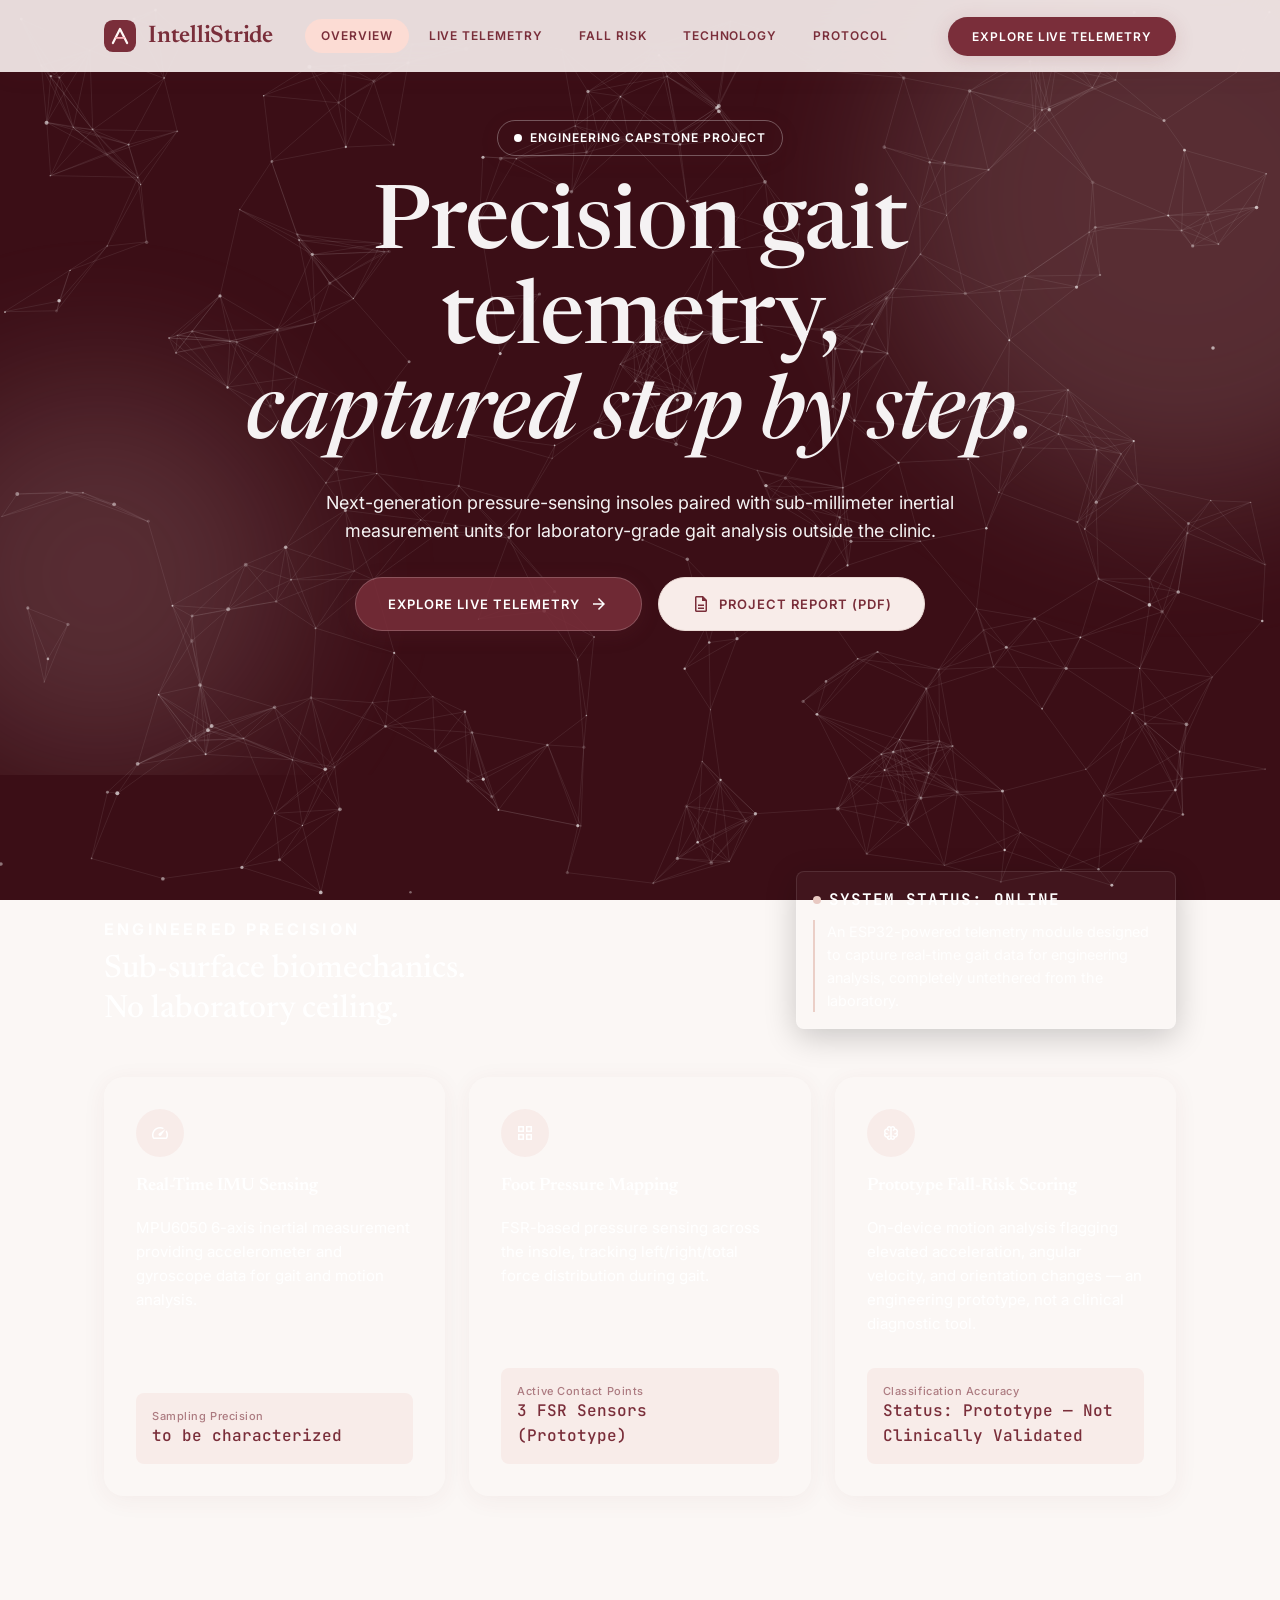
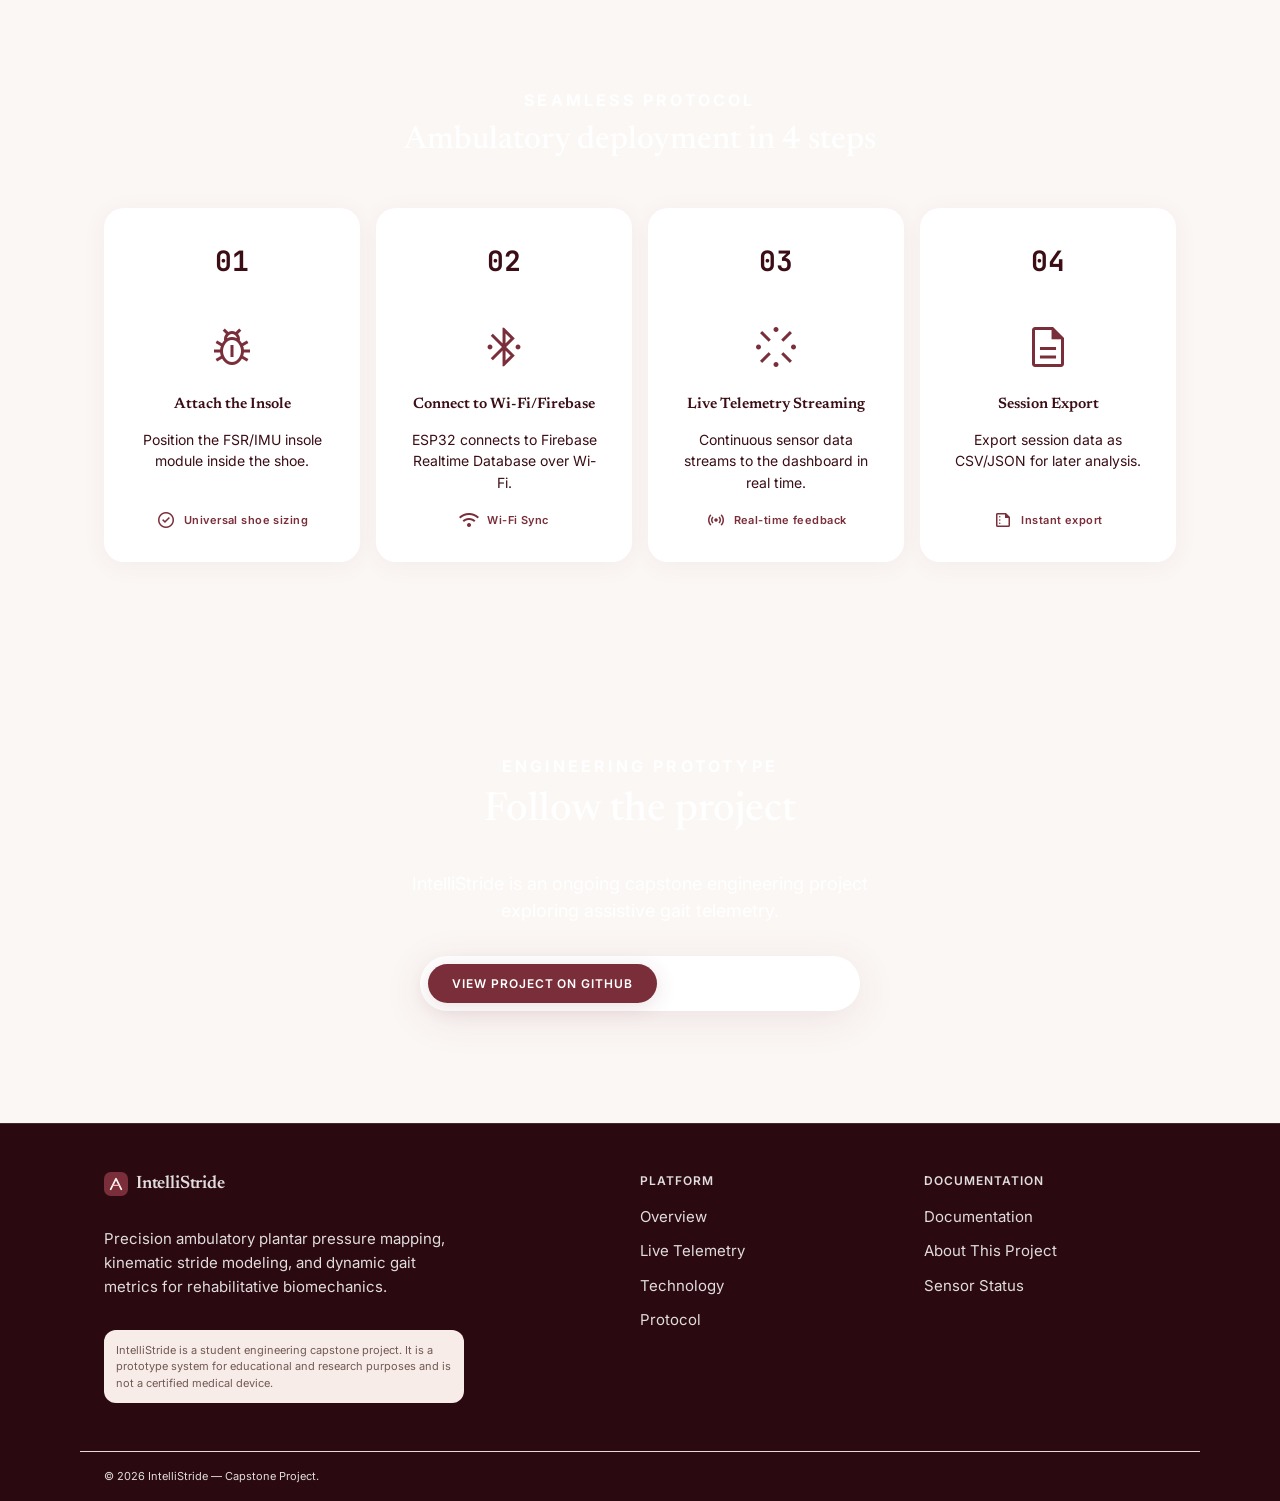
==== index.html @ 999818a3 "Final name changes hopefully" ====
<!DOCTYPE html>
<html lang="en">
<head>
  <meta charset="UTF-8" />
  <meta name="viewport" content="width=device-width, initial-scale=1.0" />
  <title>IntelliStride — Precision Gait Intelligence</title>
  <meta name="description" content="A smart insole system built on ESP32, IMU, and pressure sensing — designed to explore real-time gait and fall-risk monitoring as a student engineering prototype. Engineering Capstone Project." />

  <!-- Fonts -->
  <link rel="preconnect" href="https://fonts.googleapis.com" />
  <link rel="preconnect" href="https://fonts.gstatic.com" crossorigin />
  <link href="https://fonts.googleapis.com/css2?family=Newsreader:ital,opsz,wght@0,6..72,400;0,6..72,500;0,6..72,600;1,6..72,400&family=Inter:wght@400;500;600;700&family=JetBrains+Mono:wght@400;500;600;700&display=swap" rel="stylesheet" />
  <link href="https://fonts.googleapis.com/css2?family=Material+Symbols+Outlined:opsz,wght,FILL,GRAD@24,400,0,0&display=swap" rel="stylesheet" />

  <link rel="stylesheet" href="styles.css?v=2" />
</head>
<body>

  <!-- ===== NAVIGATION ===== -->
  <header id="site-header">
    <div class="nav-inner">
      <div class="nav-left">
        <a href="#" class="wordmark-link" data-view="landing" onclick="switchView('landing')">
          <svg class="logo-mark" viewBox="0 0 36 36" fill="none" xmlns="http://www.w3.org/2000/svg">
            <rect width="36" height="36" rx="10" fill="#7a2e3a"/>
            <path d="M10 26 L18 10 L26 26" stroke="#fff8f6" stroke-width="2.5" stroke-linecap="round" stroke-linejoin="round"/>
            <path d="M13.5 20 L22.5 20" stroke="#ffb2b9" stroke-width="2" stroke-linecap="round"/>
          </svg>
          <span class="wordmark">IntelliStride</span>
        </a>
        <nav class="desktop-nav">
          <a href="#" class="nav-link active" data-view="landing" onclick="switchView('landing')">Overview</a>
          <a href="#" class="nav-link" data-view="dashboard" onclick="switchView('dashboard')">Live Telemetry</a>
          <a href="#" class="nav-link" data-view="fallrisk" onclick="switchView('fallrisk')">Fall Risk</a>
          <a href="#features" class="nav-link">Technology</a>
          <a href="#how-it-works" class="nav-link">Protocol</a>
          
        </nav>
      </div>
      <div class="nav-right">
        
        <button class="btn-primary" onclick="switchView('dashboard')">Explore Live Telemetry</button>
        <button class="mobile-menu-btn" id="mobile-menu-btn" onclick="toggleMobileMenu()">
          <span class="material-symbols-outlined">menu</span>
        </button>
      </div>
    </div>
    <!-- Mobile Nav -->
    <div class="mobile-nav" id="mobile-nav">
      <a href="#" onclick="switchView('landing'); toggleMobileMenu()" class="mobile-nav-link">Overview</a>
      <a href="#" onclick="switchView('dashboard'); toggleMobileMenu()" class="mobile-nav-link">Live Telemetry</a>
      <a href="#" onclick="switchView('livereadings'); toggleMobileMenu()" class="mobile-nav-link">Live Readings</a>
      <a href="#" onclick="switchView('fallrisk'); toggleMobileMenu()" class="mobile-nav-link">Fall Risk Analysis</a>
      <a href="#" onclick="switchView('analytics'); toggleMobileMenu()" class="mobile-nav-link">Session Analytics</a>
      <a href="#" onclick="switchView('history'); toggleMobileMenu()" class="mobile-nav-link">Session History</a>
      <a href="#" onclick="switchView('hardware'); toggleMobileMenu()" class="mobile-nav-link">Hardware &amp; Insoles</a>
      <a href="#" onclick="switchView('documentation'); toggleMobileMenu()" class="mobile-nav-link">Documentation</a>
      <a href="#features" onclick="toggleMobileMenu()" class="mobile-nav-link">Technology</a>
      <a href="#how-it-works" onclick="toggleMobileMenu()" class="mobile-nav-link">Protocol</a>
    </div>
  </header>

  <!-- ===== LANDING VIEW ===== -->
  <main id="view-landing" class="view active">
    <!-- Magical Constellation Mesh Background -->
    <canvas id="magic-mesh-canvas"></canvas>

    <!-- Hero Section -->
    <section class="hero-section dark-mode-hero">
      <div class="hero-bg-blob blob-1"></div>
      <div class="hero-bg-blob blob-2"></div>
      <div class="container" style="z-index: 2; position: relative; pointer-events: none;">
        <div class="hero-eyebrow fade-in-up">
          <span class="pulse-dot"></span>
          <span>Engineering Capstone Project</span>
        </div>
        <h1 class="hero-headline fade-in-up delay-1">
          Precision gait telemetry,<br/>
          <em>captured step by step.</em>
        </h1>
        <p class="hero-subhead fade-in-up delay-2">
          Next-generation pressure-sensing insoles paired with sub-millimeter inertial measurement units for laboratory-grade gait analysis outside the clinic.
        </p>
        <div class="hero-ctas fade-in-up delay-3">
          <button class="btn-primary btn-lg landing-btn-primary" onclick="switchView('dashboard')" style="pointer-events: auto;">
            EXPLORE LIVE TELEMETRY
            <span class="material-symbols-outlined">arrow_forward</span>
          </button>
          <button class="btn-ghost btn-lg landing-btn-secondary" style="pointer-events: auto;">
            <span class="material-symbols-outlined">description</span>
            PROJECT REPORT (PDF)
          </button>
        </div>
      </div>
    </section>

    <!-- Features Section -->
    <section class="features-section" id="features">
      <div class="container">
        <div class="section-header two-col">
          <div>
            <span class="eyebrow-label">Engineered Precision</span>
            <h2 class="section-heading">Sub-surface biomechanics.<br/>No laboratory ceiling.</h2>
          </div>
          
          <div class="tech-readout">
            <div style="display: flex; align-items: center; gap: 8px; margin-bottom: 8px;">
              <span class="pulse-dot" style="background: var(--color-accent)"></span>
              <span class="mono-sm" style="color: var(--color-accent); font-weight: 600; letter-spacing: 1px;">SYSTEM STATUS: ONLINE</span>
            </div>
            <p class="section-body" style="font-size: 0.9rem; line-height: 1.6; border-left: 2px solid var(--color-accent); padding-left: 12px; opacity: 0.9;">
              An ESP32-powered telemetry module designed to capture real-time gait data for engineering analysis, completely untethered from the laboratory.
            </p>
          </div>
        </div>
        <div class="feature-cards">
          <div class="feature-card observe">
            <div class="feature-icon">
              <span class="material-symbols-outlined">speed</span>
            </div>
            <h3>Real-Time IMU Sensing</h3>
            <p>MPU6050 6-axis inertial measurement providing accelerometer and gyroscope data for gait and motion analysis.</p>
            <div class="feature-stat">
              <span class="caption-text muted-text block">Sampling Precision</span>
              <span class="mono-sm primary-text">to be characterized</span>
            </div>
          </div>
          <div class="feature-card observe">
            <div class="feature-icon">
              <span class="material-symbols-outlined">grid_view</span>
            </div>
            <h3>Foot Pressure Mapping</h3>
            <p>FSR-based pressure sensing across the insole, tracking left/right/total force distribution during gait.</p>
            <div class="feature-stat">
              <span class="caption-text muted-text block">Active Contact Points</span>
              <span class="mono-sm primary-text">3 FSR Sensors (Prototype)</span>
            </div>
          </div>
          <div class="feature-card observe">
            <div class="feature-icon">
              <span class="material-symbols-outlined">neurology</span>
            </div>
            <h3>Prototype Fall-Risk Scoring</h3>
            <p>On-device motion analysis flagging elevated acceleration, angular velocity, and orientation changes — an engineering prototype, not a clinical diagnostic tool.</p>
            <div class="feature-stat">
              <span class="caption-text muted-text block">Classification Accuracy</span>
              <span class="mono-sm primary-text">Status: Prototype — Not Clinically Validated</span>
            </div>
          </div>
        </div>
      </div>
    </section>

    <!-- How It Works -->
    <section class="how-section" id="how-it-works">
      <div class="container">
        <div class="section-header center">
          <span class="eyebrow-label">Seamless Protocol</span>
          <h2 class="section-heading">Ambulatory deployment in 4 steps</h2>
        </div>
        <div class="steps-grid">
          <div class="step-card observe" style="text-align: center;">
            <span class="step-num" style="display: block; margin-bottom: var(--sp-2);">01</span>
            <div style="font-size: 3rem; color: var(--color-primary); margin: var(--sp-4) 0;">
              <span class="material-symbols-outlined" style="font-size: 48px;">pest_control</span>
            </div>
            <h4>Attach the Insole</h4>
            <p>Position the FSR/IMU insole module inside the shoe.</p>
            <div class="step-badge" style="justify-content: center;">
              <span class="material-symbols-outlined">check_circle</span>
              Universal shoe sizing
            </div>
          </div>
          <div class="step-card observe" style="text-align: center;">
            <span class="step-num" style="display: block; margin-bottom: var(--sp-2);">02</span>
            <div style="font-size: 3rem; color: var(--color-primary); margin: var(--sp-4) 0;">
              <span class="material-symbols-outlined" style="font-size: 48px;">bluetooth_connected</span>
            </div>
            <h4>Connect to Wi-Fi/Firebase</h4>
            <p>ESP32 connects to Firebase Realtime Database over Wi-Fi.</p>
            <div class="step-badge" style="justify-content: center;">
              <span class="material-symbols-outlined">wifi</span>
              Wi-Fi Sync
            </div>
          </div>
          <div class="step-card observe" style="text-align: center;">
            <span class="step-num" style="display: block; margin-bottom: var(--sp-2);">03</span>
            <div style="font-size: 3rem; color: var(--color-primary); margin: var(--sp-4) 0;">
              <span class="material-symbols-outlined" style="font-size: 48px;">stream</span>
            </div>
            <h4>Live Telemetry Streaming</h4>
            <p>Continuous sensor data streams to the dashboard in real time.</p>
            <div class="step-badge" style="justify-content: center;">
              <span class="material-symbols-outlined">sensors</span>
              Real-time feedback
            </div>
          </div>
          <div class="step-card observe" style="text-align: center;">
            <span class="step-num" style="display: block; margin-bottom: var(--sp-2);">04</span>
            <div style="font-size: 3rem; color: var(--color-primary); margin: var(--sp-4) 0;">
              <span class="material-symbols-outlined" style="font-size: 48px;">description</span>
            </div>
            <h4>Session Export</h4>
            <p>Export session data as CSV/JSON for later analysis.</p>
            <div class="step-badge" style="justify-content: center;">
              <span class="material-symbols-outlined">summarize</span>
              Instant export
            </div>
          </div>
        </div>
      </div>
    </section>

    <!-- CTA Band -->
    <section class="cta-band">
      <div class="container cta-inner">
        <span class="eyebrow-label">Engineering Prototype</span>
        <h2 class="section-heading cta-heading">Follow the project</h2>
        <p class="body-text cta-body">IntelliStride is an ongoing capstone engineering project exploring assistive gait telemetry.</p>
        <div class="cta-form">
          <button class="btn-primary" onclick="window.location.href='https://github.com'">View Project on GitHub</button>
        </div>
        
      </div>
    </section>

    <!-- Footer -->
    <footer class="site-footer">
      <div class="container footer-grid">
        <div class="footer-brand">
          <div class="footer-wordmark">
            <svg class="logo-mark sm" viewBox="0 0 36 36" fill="none">
              <rect width="36" height="36" rx="10" fill="#7a2e3a"/>
              <path d="M10 26 L18 10 L26 26" stroke="#fff8f6" stroke-width="2.5" stroke-linecap="round" stroke-linejoin="round"/>
              <path d="M13.5 20 L22.5 20" stroke="#ffb2b9" stroke-width="2" stroke-linecap="round"/>
            </svg>
            <span class="wordmark sm">IntelliStride</span>
          </div>
          <p>Precision ambulatory plantar pressure mapping, kinematic stride modeling, and dynamic gait metrics for rehabilitative biomechanics.</p>
          <div class="fda-notice">IntelliStride is a student engineering capstone project. It is a prototype system for educational and research purposes and is not a certified medical device.</div>
        </div>
        <div class="footer-col">
          <span class="footer-col-title">Platform</span>
          <a href="#" onclick="switchView('landing')" class="footer-link">Overview</a>
          <a href="#" onclick="switchView('dashboard')" class="footer-link">Live Telemetry</a>
          <a href="#features" class="footer-link">Technology</a>
          <a href="#how-it-works" class="footer-link">Protocol</a>
        </div>
        <div class="footer-col">
          <span class="footer-col-title">Documentation</span>
          <a href="#" class="footer-link">Documentation</a>
          <a href="#" class="footer-link">About This Project</a>
          
          <a href="#" class="footer-link">Sensor Status</a>
        </div>
      </div>
      <div class="footer-bottom">
        <span>© 2026 IntelliStride — Capstone Project.</span>
        
      </div>
    </footer>
  </main>

  <!-- ===== DASHBOARD VIEW ===== -->
  <main id="view-dashboard" class="view">
    <div class="dashboard-layout">
      <!-- Sidebar -->
      <aside class="dash-sidebar">
        <div class="sidebar-top">
          <div class="sidebar-wordmark">
            <svg class="logo-mark sm" viewBox="0 0 36 36" fill="none">
              <rect width="36" height="36" rx="10" fill="#7a2e3a"/>
              <path d="M10 26 L18 10 L26 26" stroke="#fff8f6" stroke-width="2.5" stroke-linecap="round" stroke-linejoin="round"/>
              <path d="M13.5 20 L22.5 20" stroke="#ffb2b9" stroke-width="2" stroke-linecap="round"/>
            </svg>
            <span class="wordmark sm">IntelliStride</span>
          </div>
          <nav class="sidebar-nav">
            <a href="#" class="sidebar-link active">
              <span class="material-symbols-outlined">speed</span>
              Live Telemetry
            </a>
            <a href="#" onclick="switchView('fallrisk')" class="sidebar-link">
              <span class="material-symbols-outlined">crisis_alert</span>
              Fall Risk Analysis
            </a>
            <a href="#" onclick="switchView('analytics')" class="sidebar-link">
              <span class="material-symbols-outlined">analytics</span>
              Session Analytics
            </a>
            <a href="#" onclick="switchView('history')" class="sidebar-link">
              <span class="material-symbols-outlined">history</span>
              Session History
            </a>
            <a href="#" onclick="switchView('hardware')" class="sidebar-link">
              <span class="material-symbols-outlined">sensors</span>
              Hardware &amp; Insoles
            </a>
            <a href="#" onclick="switchView('documentation')" class="sidebar-link">
              <span class="material-symbols-outlined">library_books</span>
              Documentation
            </a>
            <a href="#" onclick="switchView('landing')" class="sidebar-link">
              <span class="material-symbols-outlined">home</span>
              Return to Overview
            </a>
          </nav>
        </div>
        <div class="sidebar-hub-card">
          <div class="hub-status">
            <span class="pulse-dot sm"></span>
            <span class="caption-text primary-text">IntelliStride Insole Module v1</span>
          </div>
          <p class="caption-text muted-text">ESP32-based dual-sensor telemetry unit.</p>
        </div>
      </aside>

      <!-- Dashboard Main Content -->
      <div class="dash-content">
        <!-- Dashboard Header Bar -->
        <div class="dash-topbar">
          <div class="dash-topbar-left">
            <div class="dash-connected-pill" id="hub-connection-pill">
              <span class="pulse-dot sm" id="hub-connection-dot"></span>
              <span class="label-text primary-text" id="hub-connection-text">Connected: ESP32-DevKit-01</span>
            </div>

            <div class="dash-latency">
              <span class="material-symbols-outlined sm-icon">sync</span>
              <span class="caption-text primary-text">Update Rate: 120 Hz · Online</span>
            </div>
            <!-- Firebase Connection Status Badge -->
            <div class="fb-badge fb-online" id="fb-status-badge">
              <span class="fb-dot fb-dot-online" id="fb-status-dot"></span>
              <span id="fb-status-label" class="caption-text">Firebase: Live</span>
            </div>
          </div>
          <div class="dash-topbar-right">
            <div class="user-chip sm"><div class="user-info"><span class="user-name">Session — 13 Oct 2026 · IST</span></div></div><button class="btn-primary sm">Start Demo Session</button>
          </div>
        </div>

        <div class="dash-scroll">
          <!-- Control Bar (Tier 0) -->
          <div class="dash-control-bar">
            <div class="control-left">
              <div class="subject-chip">
                <span class="material-symbols-outlined primary-icon">badge</span>
                <div>
                  <span class="caption-text muted-text upper">Active Participant</span>
                  <span class="label-text heading-text" id="patient-info">Vidula Nijhawan (P1) · 160 cm, 52 kg</span>
                </div>
              </div>
              <div class="live-streaming-pill" id="live-stream-pill">
                <span class="pulse-dot ping-wrap" id="live-stream-dot">
                  <span class="ping-anim"></span>
                  <span class="ping-core"></span>
                </span>
                <span class="label-text white-text upper" id="live-stream-label">LIVE STREAMING — 120 Hz</span>
              </div>
            </div>
            <div class="control-right">
              <div class="session-timer-wrap">
                <span class="material-symbols-outlined sm-icon">timer</span>
                <span class="caption-text muted-text upper">T+</span>
                <span class="mono-sm primary-text" id="session-timer">00:24:18.42</span>
              </div>
              <div class="action-btns">
                <button class="btn-ghost sm" id="btn-pause">
                  <span class="material-symbols-outlined">pause</span>
                  Pause Capture
                </button>
                <button class="btn-ghost sm" id="btn-flag">
                  <span class="material-symbols-outlined">flag</span>
                  Mark Event Flag
                </button>
                <button class="btn-primary sm">
                  <span class="material-symbols-outlined">ios_share</span>
                  Export Session
                </button>
              </div>
            </div>
          </div>

          <!-- Tier 1: Hero Telemetry Band -->
          <div class="tier1-band">
            <div class="tier1-top">
              <!-- Cadence Hero -->
              <div class="cadence-hero">
                <div class="cadence-label-row">
                  <span class="label-text muted-text upper">Gait Cadence</span>
                  <span class="w-dot"></span>
                  <span class="caption-text primary-text">Steady State</span>
                </div>
                <div class="cadence-value-row">
                  <span class="mono-readout-hero primary-text" id="cadence-readout">114</span>
                  <span class="mono-md blush-text">SPM</span>
                </div>
                <div class="cadence-sparkline">
                  <svg viewBox="0 0 96 24" fill="none" class="sparkline-svg">
                    <path d="M0 16L16 14L32 18L48 10L64 12L80 7L96 11" stroke="#7a2e3a" stroke-linecap="round" stroke-linejoin="round" stroke-width="2"/>
                  </svg>
                  
                </div>
              </div>
              <!-- Companion Metrics -->
              <div class="companion-metrics">
                <div class="companion-card">
                  <div class="comp-header">
                    <span class="label-text muted-text upper">Gait Symmetry</span>
                    <span class="material-symbols-outlined sm-icon primary-icon">balance</span>
                  </div>
                  <span class="mono-md heading-text"><span id="symmetry-value">98.2</span><span class="primary-text label-text">%</span></span>
                  <div class="comp-footer">
                    <span>Left: <strong class="heading-text" id="bilateral-left-pct">49.1%</strong></span>
                    <span>Right: <strong class="heading-text" id="bilateral-right-pct">50.9%</strong></span>
                  </div>
                </div>
                <div class="companion-card">
                  <div class="comp-header">
                    <span class="label-text muted-text upper">Mean Stride</span>
                    <span class="material-symbols-outlined sm-icon primary-icon">straighten</span>
                  </div>
                  <span class="mono-md heading-text"><span id="stride-value">1.42</span><span class="primary-text label-text"> m</span></span>
                  <div class="comp-footer">
                    <span class="primary-text" id="stride-variance">±0.03m</span>
                    <span>stride variance</span>
                  </div>
                </div>
                <div class="companion-card">
                  <div class="comp-header">
                    <span class="label-text muted-text upper">Stance Duration</span>
                    <span class="material-symbols-outlined sm-icon primary-icon">hourglass_top</span>
                  </div>
                  <span class="mono-md heading-text"><span id="stance-value">0.68</span><span class="primary-text label-text"> s</span></span>
                  <div class="comp-footer">
                    <span id="stance-cycle-pct">61.4% cycle phase</span>
                  </div>
                </div>
              </div>
            </div>
            <!-- Bilateral Balance Bar -->
            <div class="bilateral-bar-section">
              <div class="bilateral-labels">
                <span><span class="w-dot primary"></span><span id="bilateral-label-left"> Left Stride (49.1%)</span></span>
                <span class="caption-text muted-text upper">Dynamic Bilateral Equilibrium</span>
                <span><span id="bilateral-label-right">Right Stride (50.9%) </span><span class="w-dot blush"></span></span>
              </div>
              <div class="bilateral-track">
                <div class="bilateral-fill left" id="bilateral-fill-left" style="width:49.1%"></div>
                <div class="bilateral-fill right" id="bilateral-fill-right" style="width:50.9%"></div>
              </div>
              <div class="bilateral-sublabels">
                <span>Left Foot</span>
                <span></span>
                <span>Right Foot</span>
              </div>
            </div>
          </div>

          <!-- Tier 2: Panels -->
          <div class="tier2-grid">
            <!-- Plantar Pressure Panel -->
            <div class="t2-panel wide">
              <div class="t2-panel-header">
                <div>
                  <h2 class="t2-panel-title">Dynamic Plantar Pressure Mapping</h2>
                  <p class="caption-text muted-text upper">Prototype — 3 FSR sensors per insole</p>
                </div>
                <span class="badge-pill blush-badge" id="peak-pressure-badge">Raw ADC: 3042</span>
              </div>
              <div class="dual-insole-view">
                <!-- Left Foot Large -->
                <div class="insole-col">
                  <span class="label-text muted-text upper">Left Insole (Assumed)</span>
                  <div class="insole-svg-wrap">
                    <svg class="insole-svg" viewBox="0 0 160 320" fill="none">
                      <path d="M78 10C50 10 32 30 30 65C28 100 38 140 32 185C26 230 38 300 78 300C118 300 130 230 124 185C118 140 128 100 126 65C124 30 106 10 78 10Z" fill="#F8ECE9" stroke="#EAD9D4" stroke-width="2"/>
                      <path d="M78 265 C76 220, 84 180, 70 120 C62 90, 74 60, 68 38" fill="none" stroke="#5d1825" stroke-dasharray="3 3" stroke-width="2.5"/>
                      <circle cx="68" cy="38" fill="#5d1825" r="4"/>
                      <ellipse cx="68" cy="38" fill="#7a2e3a" opacity="0.85" rx="14" ry="12"/>
                      <ellipse cx="98" cy="48" fill="#dec0b9" opacity="0.85" rx="10" ry="9"/>
                      <ellipse cx="56" cy="115" fill="#7a2e3a" opacity="0.9" rx="15" ry="12"/>
                      <ellipse cx="82" cy="112" fill="#7a2e3a" opacity="0.8" rx="13" ry="11"/>
                      <ellipse cx="106" cy="118" fill="#dec0b9" opacity="0.9" rx="12" ry="10"/>
                      <ellipse cx="104" cy="175" fill="#F5E9E6" opacity="0.95" rx="11" ry="18"/>
                      <ellipse cx="78" cy="265" fill="#7a2e3a" opacity="0.95" rx="22" ry="20"/>
                    </svg>
                  </div>
                  <div class="zone-chips">
                    <span class="kpa-tag" id="left-pmax-meta">Fore 800</span>
                    <span class="kpa-tag" id="left-pmax-mid">Mid 500</span>
                    <span class="kpa-tag" id="left-pmax-heel">Heel 1024</span>
                  </div>
                  <div class="insole-footer">
                    <span>Raw ADC (uncalibrated)</span>
                    <span>•</span>
                    <span>Pmax: <strong id="left-footer-pmax">ADC: 1024</strong></span>
                  </div>
                </div>
                <!-- Right Foot Large -->
                <div class="insole-col">
                  <span class="label-text primary-text upper">Right Insole (Active Sensor)</span>
                  <div class="insole-svg-wrap">
                    <svg class="insole-svg" viewBox="0 0 160 320" fill="none">
                      <path d="M82 10C110 10 128 30 130 65C132 100 122 140 128 185C134 230 122 300 82 300C42 300 30 230 36 185C42 140 32 100 34 65C36 30 54 10 82 10Z" fill="#F8ECE9" stroke="#EAD9D4" stroke-width="2"/>
                      <path d="M82 265 C84 220, 76 180, 90 120 C98 90, 86 60, 92 38" fill="none" stroke="#5d1825" stroke-dasharray="3 3" stroke-width="2.5"/>
                      <circle cx="92" cy="38" fill="#5d1825" r="4"/>
                      <ellipse cx="92" cy="38" fill="#7a2e3a" opacity="0.95" rx="14" ry="12"/>
                      <ellipse cx="62" cy="48" fill="#dec0b9" opacity="0.8" rx="10" ry="9"/>
                      <ellipse cx="104" cy="115" fill="#7a2e3a" opacity="1" rx="16" ry="13"/>
                      <ellipse cx="78" cy="112" fill="#7a2e3a" opacity="0.85" rx="13" ry="11"/>
                      <ellipse cx="54" cy="118" fill="#dec0b9" opacity="0.8" rx="12" ry="10"/>
                      <ellipse cx="56" cy="175" fill="#F5E9E6" opacity="0.9" rx="11" ry="18"/>
                      <ellipse cx="82" cy="265" fill="#5d1825" opacity="1" rx="23" ry="21"/>
                    </svg>
                  </div>
                  <div class="zone-chips">
                    <span class="kpa-tag" id="right-pmax-meta">Fore 720</span>
                    <span class="kpa-tag" id="right-pmax-mid">Mid 530</span>
                    <span class="kpa-tag" id="right-pmax-heel">Heel 1050</span>
                  </div>
                  <div class="insole-footer">
                    <span>Raw ADC (uncalibrated)</span>
                    <span>•</span>
                    <span>Pmax: <strong id="right-footer-pmax">ADC: 3042</strong></span>
                  </div>
                </div>
              </div>
              <!-- Legend -->
              <div class="insole-legend">
                <div class="legend-item"><span class="legend-line primary"></span> Center of Pressure (CoP) Path</div>
                <div class="pressure-gradient-wrap">
                  <span class="caption-text muted-text">Pressure Gradient:</span>
                  <div class="pressure-gradient-bar"></div>
                  <span class="mono-sm muted-text">Higher ADC</span>
                </div>
              </div>
            </div>

            <!-- Kinematic Waveforms Panel -->
            <div class="t2-panel narrow">
              <div class="t2-panel-header">
                <div>
                  <h2 class="t2-panel-title">Kinematic Waveforms</h2>
                  <p class="caption-text muted-text upper">Raw Accelerometer & Gyroscope Streams</p>
                </div>
                <span class="badge-pill blush-badge" style="background:rgba(90,154,110,0.12);color:#2d6b45;">Online · 120Hz</span>
              </div>
              <div class="waveform-container">
                <!-- vGRF Waveform -->
                <div class="waveform-row">
                  <div class="waveform-label-row">
                    <span class="caption-text primary-text"><span class="wf-dot primary-dot"></span> Raw Accelerometer Magnitude (g)</span>
                    <span class="mono-sm primary-text" id="vgrf-value">1.18 g</span>
                  </div>
                  <div class="waveform-chart-wrap">
                    <svg class="waveform-svg" viewBox="0 0 320 80" preserveAspectRatio="none">
                      <line stroke="#EAD9D4" stroke-dasharray="2 2" stroke-width="0.5" x1="0" x2="320" y1="20" y2="20"/>
                      <line stroke="#EAD9D4" stroke-dasharray="2 2" stroke-width="0.5" x1="0" x2="320" y1="40" y2="40"/>
                      <line stroke="#EAD9D4" stroke-dasharray="2 2" stroke-width="0.5" x1="0" x2="320" y1="60" y2="60"/>
                      <path d="M0 70 Q 20 68, 30 55 T 45 15 Q 60 28, 75 35 Q 90 20, 105 18 Q 120 40, 130 70 L 160 70 Q 180 68, 190 55 T 205 14 Q 220 28, 235 34 Q 250 19, 265 17 Q 280 40, 290 70 L 320 70" fill="none" stroke="#7a2e3a" stroke-linecap="round" stroke-linejoin="round" stroke-width="2.2"/>
                      <path d="M0 70 Q 20 68, 30 58 T 45 22 Q 60 32, 75 38 Q 90 24, 105 20 Q 120 45, 130 70 L 160 70 Q 180 68, 190 58 T 205 20 Q 220 32, 235 37 Q 250 22, 265 19 Q 280 45, 290 70 L 320 70" fill="none" opacity="0.8" stroke="#B8722A" stroke-linecap="round" stroke-linejoin="round" stroke-width="1.5"/>
                    </svg>
                  </div>
                </div>
                <!-- Tibial Shock Waveform -->
                <div class="waveform-row">
                  <div class="waveform-label-row">
                    <span class="caption-text secondary-text"><span class="wf-dot blush-dot"></span> Raw Gyroscope Magnitude (°/s)</span>
                    <span class="mono-sm heading-text" id="tibial-value">4.8 °/s</span>
                  </div>
                  <div class="waveform-chart-wrap">
                    <svg class="waveform-svg sm" viewBox="0 0 320 60" preserveAspectRatio="none">
                      <line stroke="#EAD9D4" stroke-dasharray="2 2" stroke-width="0.5" x1="0" x2="320" y1="15" y2="15"/>
                      <line stroke="#EAD9D4" stroke-dasharray="2 2" stroke-width="0.5" x1="0" x2="320" y1="30" y2="30"/>
                      <line stroke="#EAD9D4" stroke-dasharray="2 2" stroke-width="0.5" x1="0" x2="320" y1="45" y2="45"/>
                      <path d="M0 30 Q 35 30, 42 28 L 47 6 L 52 44 L 56 24 L 60 32 L 80 30 L 160 30 Q 195 30, 202 28 L 207 4 L 212 46 L 216 22 L 220 32 L 240 30 L 320 30" fill="none" stroke="#7a2e3a" stroke-linecap="round" stroke-linejoin="round" stroke-width="1.8"/>
                    </svg>
                  </div>
                </div>
              </div>
              <!-- Kinematics Metrics -->
              </div>
            </div>

          <!-- Tier 3: IMU Sensor Cards -->
          <div class="tier3-grid">
            <!-- Card 1 -->
            <div class="t3-card">
              <div class="t3-header">
                <div class="t3-title">
                  <span class="pulse-dot sm"></span>
                  <span class="label-text heading-text">IntelliStride Module 1</span>
                </div>
                <span class="badge-sm" id="left-status-badge">Calibrated</span>
              </div>
              <div class="t3-rows">
                <div class="t3-row"><span class="caption-text muted-text">Battery State</span><span class="mono-sm heading-text" id="left-battery">88%</span></div>
                <div class="t3-row"><span class="caption-text muted-text">Signal RSSI</span><span class="mono-sm heading-text" id="left-rssi">-42 dBm</span></div>
                <div class="t3-row"><span class="caption-text muted-text">IMU Core Temp</span><span class="mono-sm heading-text" id="left-temp">24.2°C</span></div>
              </div>
            </div>
            <!-- Card 2 -->
            <div class="t3-card">
              <div class="t3-header">
                <div class="t3-title">
                  <span class="pulse-dot sm"></span>
                  <span class="label-text heading-text">IntelliStride Module 2</span>
                </div>
                <span class="badge-sm" id="right-status-badge">Calibrated</span>
              </div>
              <div class="t3-rows">
                <div class="t3-row"><span class="caption-text muted-text">Battery State</span><span class="mono-sm heading-text" id="right-battery">84%</span></div>
                <div class="t3-row"><span class="caption-text muted-text">Signal RSSI</span><span class="mono-sm heading-text" id="right-rssi">-45 dBm</span></div>
                <div class="t3-row"><span class="caption-text muted-text">IMU Core Temp</span><span class="mono-sm heading-text" id="right-temp">24.5°C</span></div>
              </div>
            </div>
            <!-- Card 3 -->
            <div class="t3-card">
              <div class="t3-header">
                <div class="t3-title">
                  <span class="material-symbols-outlined sm-icon primary-icon">verified_user</span>
                  <span class="label-text heading-text">Anomaly Monitor</span>
                </div>
                <span class="badge-sm">Real-Time</span>
              </div>
              <div class="t3-nominal">
                <div class="nominal-row">
                  <span class="w-dot primary" id="anomaly-dot"></span>
                  <span class="mono-sm primary-text" id="anomaly-status">STATUS: NORMAL</span>
                </div>
                <p class="caption-text body-text" id="anomaly-desc">No threshold-exceeding motion events detected in current session.</p>
              </div>
            </div>
            <!-- Card 4 -->
            <div class="t3-card">
              <div class="t3-header">
                <div class="t3-title">
                  <span class="material-symbols-outlined sm-icon secondary-icon">explore</span>
                  <span class="label-text heading-text">Orientation &amp; Gyro</span>
                </div>
                <span class="caption-text muted-text" id="gyro-heading">Rotation rate</span>
              </div>
              <div class="gyro-grid">
                <div class="gyro-item"><span class="caption-text muted-text upper block">Yaw</span><span class="mono-sm primary-text" id="gyro-yaw">+2.4°/s</span></div>
                <div class="gyro-item"><span class="caption-text muted-text upper block">Pitch</span><span class="mono-sm primary-text" id="gyro-pitch">-0.8°/s</span></div>
                <div class="gyro-item"><span class="caption-text muted-text upper block">Roll</span><span class="mono-sm primary-text" id="gyro-roll">+1.2°/s</span></div>
              </div>
            </div>
          </div>

        </div>
      </div>
    </div>
  </main>

  <!-- ===== FALL RISK ANALYSIS VIEW ===== -->
  <main id="view-fallrisk" class="view">
    <div class="dashboard-layout">
      <!-- Sidebar -->
      <aside class="dash-sidebar">
        <div class="sidebar-top">
          <div class="sidebar-wordmark">
            <svg class="logo-mark sm" viewBox="0 0 36 36" fill="none">
              <rect width="36" height="36" rx="10" fill="#7a2e3a"/>
              <path d="M10 26 L18 10 L26 26" stroke="#fff8f6" stroke-width="2.5" stroke-linecap="round" stroke-linejoin="round"/>
              <path d="M13.5 20 L22.5 20" stroke="#ffb2b9" stroke-width="2" stroke-linecap="round"/>
            </svg>
            <span class="wordmark sm">IntelliStride</span>
          </div>
          <nav class="sidebar-nav">
            <a href="#" onclick="switchView('dashboard')" class="sidebar-link">
              <span class="material-symbols-outlined">speed</span>
              Live Telemetry
            </a>
            <a href="#" class="sidebar-link active">
              <span class="material-symbols-outlined">crisis_alert</span>
              Fall Risk Analysis
            </a>
            <a href="#" onclick="switchView('analytics')" class="sidebar-link">
              <span class="material-symbols-outlined">analytics</span>
              Session Analytics
            </a>
            <a href="#" onclick="switchView('history')" class="sidebar-link">
              <span class="material-symbols-outlined">history</span>
              Session History
            </a>
            <a href="#" onclick="switchView('hardware')" class="sidebar-link">
              <span class="material-symbols-outlined">sensors</span>
              Hardware &amp; Insoles
            </a>
            <a href="#" onclick="switchView('documentation')" class="sidebar-link">
              <span class="material-symbols-outlined">library_books</span>
              Documentation
            </a>
            <a href="#" onclick="switchView('landing')" class="sidebar-link">
              <span class="material-symbols-outlined">home</span>
              Return to Overview
            </a>
          </nav>
        </div>
        <div class="sidebar-hub-card">
          <div class="hub-status">
            <span class="pulse-dot sm"></span>
            <span class="caption-text primary-text">MPU6050 Fall Monitor</span>
          </div>
          <p class="caption-text muted-text">Real-time inertial data via ESP32. Fall-risk computed on device edge.</p>
        </div>
      </aside>

      <!-- Main Content -->
      <div class="dash-content">
        <!-- Top Bar -->
        <div class="dash-topbar">
          <div class="dash-topbar-left">
            <div id="fr-mpu-badge" class="badge-pill primary-badge" style="border:1px solid rgba(90,154,110,0.3);font-size:.7rem;padding:3px 12px;background:rgba(90,154,110,0.12);color:#2d6b45;">MPU6050 • ONLINE</div>
            <div class="fb-badge fb-online" id="fr-fb-badge">
              <span class="fb-dot fb-dot-online" id="fr-fb-dot"></span>
              <span id="fr-fb-label" class="caption-text">Firebase: Live</span>
            </div>
            <div class="dash-latency">
              <span class="material-symbols-outlined sm-icon">sync</span>
              <span class="caption-text primary-text">Update Rate: 100 Hz · Live</span>
            </div>
          </div>
          <div class="dash-topbar-right">
            <div class="user-chip sm"><div class="user-info"><span class="user-name">Demo Session — 2026-09-12</span></div></div>
            <button class="btn-ghost sm" onclick="frOpenCalibration()">
              <span class="material-symbols-outlined">tune</span>
              Calibration
            </button>
          </div>
        </div>

        <!-- Scrollable Content -->
        <div class="dash-scroll">

          <!-- Simulated Data Warning -->
          

          <!-- Page Header -->
          <div class="fr-page-header">
            <div>
              <h1 class="fr-page-title">Fall Risk Analysis</h1>
              <p class="fr-page-subtitle">Real-time MPU6050-based gait instability and fall-risk monitoring</p>
            </div>
          </div>

          <!-- TOP ROW: Risk Card + Side Column -->
          <div class="fr-top-row">

            <!-- Current Fall Risk Card -->
            <div class="fr-risk-card">
              <div style="width:100%;display:flex;align-items:center;justify-content:space-between;">
                <span class="eyebrow-label" style="margin:0;">Current Fall Risk</span>
                <span class="badge-pill blush-badge">Prototype Score</span>
              </div>

              <!-- SVG Gauge: semi-circle from 9 o'clock → top → 3 o'clock -->
              <!-- Gauge maths: r=100, circumference=628.32, half=314.16            -->
              <!-- stroke-dashoffset=314.16 starts dash at 9 o'clock (left)        -->
              <!-- LOW zone 0–39% → len=122.52  offset=314.16                      -->
              <!-- MOD zone 39–70% → len=97.39  offset=436.68 (314.16+122.52)     -->
              <!-- HIGH zone 70–100% → len=94.25 offset=534.07 (436.68+97.39)     -->
              <div class="fr-gauge-wrap">
                <svg viewBox="0 0 240 160" class="fr-gauge-svg" role="img" aria-label="Fall risk gauge, 0 to 100">
                  <path id="fr-gauge-track" d="M20 130 A100 100 0 0 1 220 130" pathLength="100"
                        fill="none" stroke="#EAD9D4" stroke-width="18"/>
                  <path d="M20 130 A100 100 0 0 1 220 130" pathLength="100" fill="none"
                        stroke="#5a9a6e" stroke-opacity=".30" stroke-width="18" stroke-dasharray="40 60"/>
                  <path d="M20 130 A100 100 0 0 1 220 130" pathLength="100" fill="none"
                        stroke="#B8722A" stroke-opacity=".30" stroke-width="18" stroke-dasharray="30 70" stroke-dashoffset="-40"/>
                  <path d="M20 130 A100 100 0 0 1 220 130" pathLength="100" fill="none"
                        stroke="#A13B3B" stroke-opacity=".30" stroke-width="18" stroke-dasharray="30 70" stroke-dashoffset="-70"/>
                  <path id="fr-gauge-fill" d="M20 130 A100 100 0 0 1 220 130" pathLength="100" fill="none"
                        stroke="#5a9a6e" stroke-width="14" stroke-linecap="round"
                        stroke-dasharray="0 200" style="transition:stroke-dasharray 500ms ease,stroke 400ms ease"/>
                  <g font-family="Inter,sans-serif" font-size="10" font-weight="600" fill="#7B6C66" text-anchor="middle">
                    <text x="20" y="152">0</text><text x="84" y="16">40</text>
                    <text x="190" y="32">70</text><text x="220" y="152">100</text>
                  </g>
                </svg>
                <div class="fr-gauge-score-row">
                  <span class="mono-readout-hero primary-text" id="fr-risk-score">—</span>
                  <span class="mono-md muted-text">/ 100</span>
                </div>
              </div>

              <span class="fr-risk-badge low" id="fr-risk-level-badge">LOW RISK</span>
              <p class="fr-explanation" id="fr-risk-explanation">Sensors online. Current movement pattern is within normal walking baseline.</p>
            </div>

            <!-- Side Column -->
            <div class="fr-side-column">
              <!-- Haptic Feedback -->
              <div class="fr-status-card">
                <div class="fr-status-header">
                  <h2 class="fr-status-title">Haptic Feedback</h2>
                  <div class="fr-status-icon" id="fr-haptic-icon">
                    <span class="material-symbols-outlined">vibration</span>
                  </div>
                </div>
                <div>
                  <span class="caption-text muted-text upper block">Vibration Motor</span>
                  <span class="fr-status-value primary-text" id="fr-haptic-status">READY</span>
                </div>
                <p class="fr-status-desc" id="fr-haptic-desc">Vibration motor standby. No alert condition active.</p>
              </div>
              <!-- Emergency Alert -->
              <div class="fr-status-card">
                <div class="fr-status-header">
                  <h2 class="fr-status-title">Emergency Alert</h2>
                  <div class="fr-status-icon">
                    <span class="material-symbols-outlined">emergency</span>
                  </div>
                </div>
                <div>
                  <span class="caption-text muted-text upper block">Alert Status</span>
                  <span class="fr-status-value fr-emergency-safe" id="fr-emergency-status">SAFE</span>
                </div>
                <p class="fr-status-desc" id="fr-emergency-desc">No emergency condition detected.</p>
                <div style="display:flex;gap:8px;align-items:center;flex-wrap:wrap;margin-top:auto;">
                  <span class="caption-text muted-text">Last Event:</span>
                  <span class="caption-text heading-text" id="fr-emergency-last">None recorded</span>
                </div>
              </div>
            </div>
          </div><!-- /fr-top-row -->

          <!-- IMU SENSOR TELEMETRY -->
          <div class="t2-panel">
            <div class="t2-panel-header">
              <div>
                <h2 class="t2-panel-title">IMU Sensor Telemetry</h2>
                <p class="caption-text muted-text upper">MPU6050 6-axis inertial measurement unit — raw sensor readings</p>
              </div>
              <span class="badge-pill blush-badge">MPU6050</span>
            </div>
            <div class="fr-imu-grid">
              <!-- Accelerometer -->
              <div class="fr-imu-card">
                <div class="fr-imu-card-title">Accelerometer</div>
                <div class="fr-imu-rows">
                  <div class="fr-imu-row"><span class="fr-imu-label">Ax</span><span class="fr-imu-value" id="fr-accel-x">—</span></div>
                  <div class="fr-imu-row"><span class="fr-imu-label">Ay</span><span class="fr-imu-value" id="fr-accel-y">—</span></div>
                  <div class="fr-imu-row"><span class="fr-imu-label">Az</span><span class="fr-imu-value" id="fr-accel-z">—</span></div>
                </div>
                <div class="fr-imu-mag">
                  <span class="caption-text muted-text">Magnitude</span>
                  <span class="mono-sm primary-text" id="fr-accel-mag">— g</span>
                </div>
              </div>
              <!-- Gyroscope -->
              <div class="fr-imu-card">
                <div class="fr-imu-card-title">Gyroscope</div>
                <div class="fr-imu-rows">
                  <div class="fr-imu-row"><span class="fr-imu-label">Gx</span><span class="fr-imu-value" id="fr-gyro-x">—</span></div>
                  <div class="fr-imu-row"><span class="fr-imu-label">Gy</span><span class="fr-imu-value" id="fr-gyro-y">—</span></div>
                  <div class="fr-imu-row"><span class="fr-imu-label">Gz</span><span class="fr-imu-value" id="fr-gyro-z">—</span></div>
                </div>
                <div class="fr-imu-mag">
                  <span class="caption-text muted-text">Magnitude</span>
                  <span class="mono-sm primary-text" id="fr-gyro-mag">— °/s</span>
                </div>
              </div>
              <!-- Orientation -->
              <div class="fr-imu-card">
                <div class="fr-imu-card-title">Orientation</div>
                <div class="fr-imu-rows">
                  <div class="fr-imu-row"><span class="fr-imu-label">Pitch</span><span class="fr-imu-value" id="fr-orient-pitch">—</span></div>
                  <div class="fr-imu-row"><span class="fr-imu-label">Roll</span><span class="fr-imu-value" id="fr-orient-roll">—</span></div>
                </div>
                <div class="fr-imu-mag">
                  <span class="caption-text muted-text">Combined Tilt</span>
                  <span class="mono-sm primary-text" id="fr-orient-tilt">— °</span>
                </div>
              </div>
            </div>
          </div>

          <!-- REAL-TIME CHARTS -->
          <div class="fr-charts-row">
            <!-- Acceleration -->
            <div class="fr-chart-card">
              <div class="fr-chart-header">
                <div>
                  <h2 class="fr-chart-title">Real-Time Acceleration</h2>
                  <p class="caption-text muted-text upper">3-axis accelerometer rolling window</p>
                </div>
                <span class="fr-live-pill">&#9679; LIVE</span>
              </div>
              <div class="fr-chart-legend">
                <div class="fr-legend-item"><div class="fr-legend-dot" style="background:#7a2e3a;"></div> Ax</div>
                <div class="fr-legend-item"><div class="fr-legend-dot" style="background:#B8722A;"></div> Ay</div>
                <div class="fr-legend-item"><div class="fr-legend-dot" style="background:#3E7C8C;"></div> Az</div>
              </div>
              <div class="fr-chart-canvas-wrap">
                <span class="fr-chart-unit">g</span>
                <canvas class="fr-chart-canvas" id="fr-accel-canvas"></canvas>
              </div>
            </div>
            <!-- Gyroscope -->
            <div class="fr-chart-card">
              <div class="fr-chart-header">
                <div>
                  <h2 class="fr-chart-title">Angular Velocity</h2>
                  <p class="caption-text muted-text upper">3-axis gyroscope rolling window</p>
                </div>
                <span class="fr-live-pill">&#9679; LIVE</span>
              </div>
              <div class="fr-chart-legend">
                <div class="fr-legend-item"><div class="fr-legend-dot" style="background:#7a2e3a;"></div> Gx</div>
                <div class="fr-legend-item"><div class="fr-legend-dot" style="background:#B8722A;"></div> Gy</div>
                <div class="fr-legend-item"><div class="fr-legend-dot" style="background:#3E7C8C;"></div> Gz</div>
              </div>
              <div class="fr-chart-canvas-wrap">
                <span class="fr-chart-unit">°/s</span>
                <canvas class="fr-chart-canvas" id="fr-gyro-canvas"></canvas>
              </div>
            </div>
          </div>

          <!-- ANALYSIS ROW -->
          <div class="fr-analysis-row">
            <!-- Risk Feature Analysis -->
            <div class="t2-panel">
              <div class="t2-panel-header">
                <div>
                  <h2 class="t2-panel-title">Risk Feature Analysis</h2>
                  <p class="caption-text muted-text upper">Prototype features — engineering evaluation only</p>
                </div>
                <span class="badge-pill blush-badge">5 Features</span>
              </div>
              <div class="fr-feature-grid">
                <div class="fr-feature-row">
                  <span class="fr-feature-name">Acceleration Magnitude</span>
                  <div class="fr-feature-right">
                    <span class="fr-feature-val" id="fr-feat-accel-val">—</span>
                    <span class="fr-feature-status fr-status-normal" id="fr-feat-accel-status">NORMAL</span>
                  </div>
                </div>
                <div class="fr-feature-row">
                  <span class="fr-feature-name">Angular Velocity</span>
                  <div class="fr-feature-right">
                    <span class="fr-feature-val" id="fr-feat-gyro-val">—</span>
                    <span class="fr-feature-status fr-status-normal" id="fr-feat-gyro-status">NORMAL</span>
                  </div>
                </div>
                <div class="fr-feature-row">
                  <span class="fr-feature-name">Orientation Tilt</span>
                  <div class="fr-feature-right">
                    <span class="fr-feature-val" id="fr-feat-tilt-val">—</span>
                    <span class="fr-feature-status fr-status-normal" id="fr-feat-tilt-status">NORMAL</span>
                  </div>
                </div>
                <div class="fr-feature-row">
                  <span class="fr-feature-name">Motion Instability</span>
                  <div class="fr-feature-right">
                    <span class="fr-feature-val" id="fr-feat-instability-val">LOW</span>
                    <span class="fr-feature-status fr-status-normal" id="fr-feat-instability-status">NORMAL</span>
                  </div>
                </div>
                <div class="fr-feature-row">
                  <span class="fr-feature-name">Sudden Motion Event</span>
                  <div class="fr-feature-right">
                    <span class="fr-feature-val muted-text" id="fr-feat-sudden-val">—</span>
                    <span class="fr-feature-status fr-status-nd" id="fr-feat-sudden-status">NOT DETECTED</span>
                  </div>
                </div>
              </div>
            </div>
            <!-- Risk Thresholds -->
            <div class="t2-panel">
              <div class="t2-panel-header">
                <div>
                  <h2 class="t2-panel-title">Risk Thresholds</h2>
                  <p class="caption-text muted-text upper">Configurable prototype values</p>
                </div>
              </div>
              <div class="fr-threshold-grid">
                <div class="fr-threshold-row low">
                  <span class="fr-threshold-label">NORMAL</span>
                  <span class="fr-threshold-range">0 – 39</span>
                </div>
                <div class="fr-threshold-row moderate">
                  <span class="fr-threshold-label">MODERATE</span>
                  <span class="fr-threshold-range">40 – 69</span>
                </div>
                <div class="fr-threshold-row high">
                  <span class="fr-threshold-label">HIGH</span>
                  <span class="fr-threshold-range">70 – 100</span>
                </div>
              </div>
              <p class="fr-threshold-note">Prototype thresholds. Final values require calibration and validation using experimental sensor data collected from the target population.</p>
              <button class="btn-ghost sm" onclick="frOpenCalibration()" style="margin-top:16px;width:100%;justify-content:center;">
                <span class="material-symbols-outlined">tune</span>
                View Calibration Details
              </button>
            </div>
          </div>

          <!-- FALL-RISK TREND -->
          <div class="t2-panel">
            <div class="t2-panel-header">
              <div>
                <h2 class="t2-panel-title">Fall-Risk Trend</h2>
                <p class="caption-text muted-text upper">Historical risk score — current session</p>
              </div>
              <div style="display:flex;align-items:center;gap:12px;flex-wrap:wrap;">
                <div class="fr-legend-item"><div class="fr-legend-dot" style="background:rgba(184,114,42,.7);"></div>&nbsp;Moderate ≥40</div>
                <div class="fr-legend-item"><div class="fr-legend-dot" style="background:rgba(161,59,59,.7);"></div>&nbsp;High ≥70</div>
              </div>
            </div>
            <div class="fr-trend-canvas-wrap">
              <canvas class="fr-trend-canvas" id="fr-trend-canvas"></canvas>
            </div>
            <div style="display:flex;justify-content:space-between;font-size:.6875rem;color:var(--color-text-muted);padding-top:4px;">
              <span>&larr; Older</span>
              <span>Risk Score (0–100)</span>
              <span>Now &rarr;</span>
            </div>
          </div>

          <!-- RECENT EVENTS TABLE -->
          <div class="t2-panel">
            <div class="t2-panel-header">
              <div>
                <h2 class="t2-panel-title">Recent Risk Events</h2>
                <p class="caption-text muted-text upper">Last <span id="fr-events-count">1</span> events — current session</p>
              </div>
              <span class="badge-pill blush-badge" id="fr-events-badge" style="background:rgba(90,154,110,0.12);color:#2d6b45;">LIVE DATA</span>
            </div>
            <div class="fr-events-table-wrap">
              <table class="fr-events-table">
                <thead>
                  <tr>
                    <th>Timestamp</th><th>Risk Score</th><th>Risk Level</th>
                    <th>Acceleration</th><th>Angular Vel.</th><th>Action Taken</th>
                  </tr>
                </thead>
                <tbody id="fr-events-tbody"></tbody>
              </table>
            </div>
          </div>

          <!-- DISCLAIMER -->
          <div class="fr-disclaimer">
            <span class="material-symbols-outlined" style="font-size:1.125rem;flex-shrink:0;margin-top:1px;">info</span>
            <span><strong>Prototype monitoring system.</strong> Risk thresholds and algorithms are intended for engineering evaluation and require further validation before clinical use. This system does not constitute a medical diagnosis, clinically validated fall prediction, or guaranteed fall-prevention mechanism. Consult a qualified engineer or clinician before deploying in any research or clinical setting.</span>
          </div>

        </div><!-- /dash-scroll -->
      </div><!-- /dash-content -->
    </div><!-- /dashboard-layout -->
  </main><!-- /#view-fallrisk -->

  <!-- Calibration Modal -->
  <div class="fr-modal-overlay" id="fr-cal-modal" onclick="if(event.target===this)frCloseCalibration()">
    <div class="fr-modal">
      <div class="fr-modal-header">
        <h2 class="fr-modal-title">Calibration Details</h2>
        <button class="fr-modal-close" onclick="frCloseCalibration()">
          <span class="material-symbols-outlined" style="font-size:1.125rem;">close</span>
        </button>
      </div>
      <div class="fr-modal-section">
        <div class="fr-modal-section-title">Risk Score Thresholds</div>
        <div class="fr-cal-row"><span class="fr-cal-label">LOW Risk Maximum</span><span class="fr-cal-value">39 / 100</span></div>
        <div class="fr-cal-row"><span class="fr-cal-label">MODERATE Risk Range</span><span class="fr-cal-value">40 – 69</span></div>
        <div class="fr-cal-row"><span class="fr-cal-label">HIGH Risk Minimum</span><span class="fr-cal-value">70 / 100</span></div>
      </div>
      <div class="fr-modal-section">
        <div class="fr-modal-section-title">Normal Walking Baseline (Prototype)</div>
        <div class="fr-cal-row"><span class="fr-cal-label">Acceleration Magnitude</span><span class="fr-cal-value">0.9 – 1.3 g</span></div>
        <div class="fr-cal-row"><span class="fr-cal-label">Angular Velocity</span><span class="fr-cal-value">0 – 20 °/s</span></div>
        <div class="fr-cal-row"><span class="fr-cal-label">Combined Tilt</span><span class="fr-cal-value">0 – 8°</span></div>
        <div class="fr-cal-row"><span class="fr-cal-label">Sudden Accel. Delta</span><span class="fr-cal-value">&lt; 0.40 g</span></div>
      </div>
      <div class="fr-modal-section">
        <div class="fr-modal-section-title">Risk Score Weights (Prototype)</div>
        <div class="fr-cal-row"><span class="fr-cal-label">High Acceleration (&ge; 2.5 g)</span><span class="fr-cal-value">+40 pts</span></div>
        <div class="fr-cal-row"><span class="fr-cal-label">Elevated Acceleration (&ge; 1.5 g)</span><span class="fr-cal-value">+25 pts</span></div>
        <div class="fr-cal-row"><span class="fr-cal-label">High Angular Velocity (&ge; 80 °/s)</span><span class="fr-cal-value">+40 pts</span></div>
        <div class="fr-cal-row"><span class="fr-cal-label">Elevated Angular Velocity (&ge; 30 °/s)</span><span class="fr-cal-value">+20 pts</span></div>
        <div class="fr-cal-row"><span class="fr-cal-label">Sudden Acceleration (&ge; 0.4 g delta)</span><span class="fr-cal-value">+15 pts</span></div>
        <div class="fr-cal-row"><span class="fr-cal-label">High Tilt (&ge; 15°)</span><span class="fr-cal-value">+10 pts</span></div>
        <div class="fr-cal-row"><span class="fr-cal-label">Mild Acceleration (&ge; 1.3 g)</span><span class="fr-cal-value">+10 pts</span></div>
        <div class="fr-cal-row"><span class="fr-cal-label">Mild Angular Velocity (&ge; 20 &deg;/s)</span><span class="fr-cal-value">+8 pts</span></div>
        <div class="fr-cal-row"><span class="fr-cal-label">Elevated Tilt (&ge; 8&deg;)</span><span class="fr-cal-value">+5 pts</span></div>
        <div class="fr-cal-row"><span class="fr-cal-label">Note</span><span class="fr-cal-value">Tiers within one feature do not add; total capped at 100</span></div>
      </div>
      <p class="fr-modal-note">These are prototype engineering values. To calibrate, collect MPU6050 readings during controlled walking trials and falls in a laboratory setting. Use the resulting data distribution to set optimal thresholds for the target population and sensor placement.</p>
      <div style="display:flex;justify-content:flex-end;margin-top:24px;">
        <button class="btn-primary sm" onclick="frCloseCalibration()">Close</button>
      </div>
    </div>
  </div>

  <!-- Toast notification container -->
  <div id="toast-container"></div>

  <script type="module" src="app.js?v=2"></script>
  <script type="module" src="particles.js"></script>

  <!-- ===== DOCUMENTATION VIEW ===== -->
  <main id="view-documentation" class="view">
    <div class="dashboard-layout">
      <!-- Sidebar -->
      <aside class="dash-sidebar">
        
        <div class="sidebar-top">
          <div class="sidebar-wordmark">
            <svg class="logo-mark sm" viewBox="0 0 36 36" fill="none">
              <rect width="36" height="36" rx="10" fill="#7a2e3a"/>
              <path d="M10 26 L18 10 L26 26" stroke="#fff8f6" stroke-width="2.5" stroke-linecap="round" stroke-linejoin="round"/>
              <path d="M13.5 20 L22.5 20" stroke="#ffb2b9" stroke-width="2" stroke-linecap="round"/>
            </svg>
            <span class="wordmark sm">IntelliStride</span>
          </div>
          <nav class="sidebar-nav">
            <a href="#" onclick="switchView('dashboard')" class="sidebar-link">
              <span class="material-symbols-outlined">speed</span>
              Live Telemetry
            </a>
            <a href="#" onclick="switchView('fallrisk')" class="sidebar-link">
              <span class="material-symbols-outlined">crisis_alert</span>
              Fall Risk Analysis
            </a>
            <a href="#" onclick="switchView('analytics')" class="sidebar-link">
              <span class="material-symbols-outlined">analytics</span>
              Session Analytics
            </a>
            <a href="#" onclick="switchView('history')" class="sidebar-link">
              <span class="material-symbols-outlined">history</span>
              Session History
            </a>
            <a href="#" onclick="switchView('hardware')" class="sidebar-link">
              <span class="material-symbols-outlined">sensors</span>
              Hardware &amp; Insoles
            </a>
            <a href="#" onclick="switchView('documentation')" class="sidebar-link">
              <span class="material-symbols-outlined">library_books</span>
              Documentation
            </a>
            <a href="#" onclick="switchView('landing')" class="sidebar-link">
              <span class="material-symbols-outlined">home</span>
              Return to Overview
            </a>
          </nav>
        </div>

      </aside>
      
      <div class="dash-content" style="padding: 2rem; overflow-y: auto;">
        <div class="section-header">
          <h2 class="section-heading" style="color: var(--color-primary)">Documentation</h2>
          <p class="caption-text muted-text">How IntelliStride works, what it currently does, and what's still in progress.</p>
        </div>
        
        <div class="t3-card" style="margin-bottom: 2rem;">
          <h3 class="t2-panel-title">About This Project</h3>
          <p class="body-text">IntelliStride is a capstone engineering project exploring smart assistive footwear. It combines pressure sensing, inertial motion tracking, obstacle detection, and location data into a real-time telemetry dashboard, with an experimental prototype for fall-risk scoring.</p>
          <p class="caption-text muted-text" style="margin-top: 1rem;">Built by [Team Name(s)], [Program], [Semester/Year] — fill in before final submission.</p>
        </div>

        <div class="t3-card" style="margin-bottom: 2rem;">
          <h3 class="t2-panel-title">How Data Flows</h3>
          <div style="padding: 1rem; background: var(--color-surface-blush); border-radius: 8px; margin-bottom: 1rem;">
            <code class="mono-sm primary-text">ESP32 + Sensors → Firebase Realtime Database → Web Dashboard → Real-Time Visualization</code>
          </div>
          <ol class="body-text" style="padding-left: 1.5rem; line-height: 1.8;">
            <li>ESP32 reads sensor values from FSR, MPU6050, GPS, and ultrasonic modules on a <span class="muted-text waiting-text">[TBD - to be confirmed from firmware]</span> cycle.</li>
            <li>Sensor readings are written to Firebase Realtime Database over secure Wi-Fi / WebSockets.</li>
            <li>The web dashboard listens for database changes using Firebase's real-time listeners.</li>
            <li>New data updates the dashboard instantly, without a page refresh.</li>
          </ol>
        </div>

        <h3 class="t2-panel-title" style="margin-bottom: 1rem;">Hardware Components</h3>
        <div class="tier3-grid" style="margin-bottom: 2rem;">
          <div class="t3-card">
            <span class="label-text heading-text">FSR (Force Sensitive Resistors)</span>
            <p class="caption-text body-text" style="margin-top: 0.5rem;">Measures pressure/force distribution across the foot. Current build: 3 sensors (Forefoot, Midfoot, Hindfoot).</p>
          </div>
          <div class="t3-card">
            <span class="label-text heading-text">MPU6050 (6-Axis IMU)</span>
            <p class="caption-text body-text" style="margin-top: 0.5rem;">Provides accelerometer (X/Y/Z) and gyroscope (X/Y/Z) readings for motion and orientation tracking.</p>
          </div>
          <div class="t3-card">
            <span class="label-text heading-text">GPS Module</span>
            <p class="caption-text body-text" style="margin-top: 0.5rem;">Provides latitude, longitude, and satellite count for location tracking.</p>
          </div>
          <div class="t3-card" style="border-left: 4px solid #8e9a5a; background: linear-gradient(to right, #f6f8f4, #ffffff);">
            <div style="display: flex; align-items: center; margin-bottom: 0.5rem;"><span class="material-symbols-outlined" style="color: #8e9a5a; margin-right: 8px;">radar</span><span class="label-text heading-text">Ultrasonic Sensor</span></div>
            <p class="caption-text body-text" style="margin-top: 0.5rem;">Measures distance to nearby obstacles for basic collision awareness.</p>
          </div>
        </div>

        <h3 class="t2-panel-title" style="margin-bottom: 1rem;">Current Capabilities vs. Planned Work</h3>
        <div class="table-card" style="margin-bottom: 2rem;">
          <table class="compare-table">
            <thead>
              <tr>
                <th>Working Today</th>
                <th>In Progress / Planned</th>
              </tr>
            </thead>
            <tbody>
              <tr>
                <td>Real-time FSR, IMU, GPS, and ultrasonic telemetry</td>
                <td class="muted-text">Derived gait metrics (cadence, symmetry, stride length)</td>
              </tr>
              <tr>
                <td>Live Firebase-synced dashboard</td>
                <td class="muted-text">On-device fall detection with validated thresholds</td>
              </tr>
              <tr>
                <td>Rule-based fall-risk scoring (real-time IMU evaluation)</td>
                <td class="muted-text">Calibrated pressure-to-force conversion (kPa)</td>
              </tr>
              <tr>
                <td>—</td>
                <td class="muted-text">Clinical-style PDF session export</td>
              </tr>
            </tbody>
          </table>
        </div>

        <div class="t3-card" style="margin-bottom: 2rem; border-left: 4px solid var(--color-primary);">
          <h3 class="t2-panel-title">What This Is — and Isn't</h3>
          <p class="body-text">IntelliStride is a student engineering prototype built for a capstone course. It is not a certified medical device, has not undergone clinical validation, and its fall-risk scoring uses prototype thresholds that require further calibration with real experimental data. Nothing in this system should be used for medical diagnosis or treatment decisions.</p>
        </div>

        <div style="display: flex; gap: 1rem;">
          <button class="btn-primary sm" onclick="window.location.href='https://github.com/mrinalireeti04/IntelliStride-Dashboard'">View Source on GitHub</button>
          <button class="btn-ghost sm">Project Report / Poster</button>
          <button class="btn-ghost sm" onclick="window.location.href='algorithms.html'">View algorithm diagrams</button>
        </div>
      </div>
    </div>
  </main>

  <!-- ===== HARDWARE & INSOLES VIEW ===== -->
  <main id="view-hardware" class="view">
    <div class="dashboard-layout">
      <!-- Sidebar -->
      <aside class="dash-sidebar">
        
        <div class="sidebar-top">
          <div class="sidebar-wordmark">
            <svg class="logo-mark sm" viewBox="0 0 36 36" fill="none">
              <rect width="36" height="36" rx="10" fill="#7a2e3a"/>
              <path d="M10 26 L18 10 L26 26" stroke="#fff8f6" stroke-width="2.5" stroke-linecap="round" stroke-linejoin="round"/>
              <path d="M13.5 20 L22.5 20" stroke="#ffb2b9" stroke-width="2" stroke-linecap="round"/>
            </svg>
            <span class="wordmark sm">IntelliStride</span>
          </div>
          <nav class="sidebar-nav">
            <a href="#" onclick="switchView('dashboard')" class="sidebar-link">
              <span class="material-symbols-outlined">speed</span>
              Live Telemetry
            </a>
            <a href="#" onclick="switchView('fallrisk')" class="sidebar-link">
              <span class="material-symbols-outlined">crisis_alert</span>
              Fall Risk Analysis
            </a>
            <a href="#" onclick="switchView('analytics')" class="sidebar-link">
              <span class="material-symbols-outlined">analytics</span>
              Session Analytics
            </a>
            <a href="#" onclick="switchView('history')" class="sidebar-link">
              <span class="material-symbols-outlined">history</span>
              Session History
            </a>
            <a href="#" onclick="switchView('hardware')" class="sidebar-link">
              <span class="material-symbols-outlined">sensors</span>
              Hardware &amp; Insoles
            </a>
            <a href="#" onclick="switchView('documentation')" class="sidebar-link">
              <span class="material-symbols-outlined">library_books</span>
              Documentation
            </a>
            <a href="#" onclick="switchView('landing')" class="sidebar-link">
              <span class="material-symbols-outlined">home</span>
              Return to Overview
            </a>
          </nav>
        </div>

      </aside>
      
      <div class="dash-content" style="padding: 2rem; overflow-y: auto;">
        <div class="section-header">
          <h2 class="section-heading" style="color: var(--color-primary)">Hardware & Insoles</h2>
          <p class="caption-text muted-text">The physical sensor module and its current build status.</p>
        </div>

        <div class="t3-card" style="margin-bottom: 2rem; max-width: 600px;">
          <div class="t3-header">
            <div class="t3-title">
              <span class="pulse-dot sm" style="background: var(--color-waiting)"></span>
              <span class="label-text heading-text">IntelliStride Insole Module</span>
            </div>
          </div>
          <div class="t3-rows">
            <div class="t3-row"><span class="caption-text muted-text">Device Status</span><span class="mono-sm heading-text">Online</span></div>
            <div class="t3-row"><span class="caption-text muted-text">Last Update</span><span class="mono-sm heading-text">Live Data</span></div>
            <div class="t3-row"><span class="caption-text muted-text">Firebase Connection</span><span class="mono-sm heading-text">Connected</span></div>
          </div>
        </div>

        <h3 class="t2-panel-title" style="margin-bottom: 1rem;">Sensor Breakdown</h3>
        <div class="tier3-grid" style="margin-bottom: 2rem;">
          <div class="t3-card" style="border-left: 4px solid #d94a61; background: linear-gradient(to right, #fff8f6, #ffffff);">
            <div style="display: flex; align-items: center; margin-bottom: 0.5rem;"><span class="material-symbols-outlined" style="color: #d94a61; margin-right: 8px;">step</span><span class="label-text heading-text">FSR Sensors (x3)</span></div>
            <ul class="caption-text body-text" style="margin-top: 1rem; padding-left: 1rem; line-height: 1.6;">
              <li><strong>Measures:</strong> Pressure/force distribution</li>
              <li><strong>Placement:</strong> Forefoot, midfoot, hindfoot</li>
              <li><strong>Units:</strong> Raw ADC (0–4095) — kg/N conversion pending calibration</li>
              <li><strong>Status:</strong> Active</li>
            </ul>
          </div>
          <div class="t3-card" style="border-left: 4px solid #7a2e3a; background: linear-gradient(to right, #fff8f6, #ffffff);">
            <div style="display: flex; align-items: center; margin-bottom: 0.5rem;"><span class="material-symbols-outlined" style="color: #7a2e3a; margin-right: 8px;">memory</span><span class="label-text heading-text">ESP32 DevKit (WROOM-32)</span></div>
            <ul class="caption-text body-text" style="margin-top: 1rem; padding-left: 1rem; line-height: 1.6;">
              <li><strong>Role:</strong> Main controller</li>
              <li><strong>Placement:</strong> Central midfoot, upper side of shoe</li>
              <li><strong>Notes:</strong> Balances wiring runs to front and rear sensors</li>
            </ul>
          </div>
          <div class="t3-card" style="border-left: 4px solid #a35d68; background: linear-gradient(to right, #fff8f6, #ffffff);">
            <div style="display: flex; align-items: center; margin-bottom: 0.5rem;"><span class="material-symbols-outlined" style="color: #a35d68; margin-right: 8px;">3d_rotation</span><span class="label-text heading-text">MPU6050</span></div>
            <ul class="caption-text body-text" style="margin-top: 1rem; padding-left: 1rem; line-height: 1.6;">
              <li><strong>Measures:</strong> Acceleration (X/Y/Z), angular velocity (X/Y/Z)</li>
              <li><strong>Placement:</strong> Built-in/adjacent to main board</li>
              <li><strong>Units:</strong> Raw sensor units</li>
            </ul>
          </div>
          <div class="t3-card" style="border-left: 4px solid #5a8a9a; background: linear-gradient(to right, #f4f8fa, #ffffff);">
            <div style="display: flex; align-items: center; margin-bottom: 0.5rem;"><span class="material-symbols-outlined" style="color: #5a8a9a; margin-right: 8px;">satellite_alt</span><span class="label-text heading-text">GPS module + antenna</span></div>
            <ul class="caption-text body-text" style="margin-top: 1rem; padding-left: 1rem; line-height: 1.6;">
              <li><strong>Measures:</strong> Latitude, longitude, satellite count</li>
              <li><strong>Placement:</strong> Outer/lateral midfoot, front half</li>
              <li><strong>Notes:</strong> Antenna exposed toward top/outside for reception</li>
            </ul>
          </div>
          <div class="t3-card">
            <span class="label-text heading-text">Ultrasonic Sensor</span>
            <ul class="caption-text body-text" style="margin-top: 1rem; padding-left: 1rem; line-height: 1.6;">
              <li><strong>Measures:</strong> Distance to obstacle</li>
              <li><strong>Placement:</strong> Front/upper shoe region (toe area)</li>
              <li><strong>Units:</strong> Centimeters</li>
            </ul>
          </div>
          <div class="t3-card" style="border-left: 4px solid #9a6d5a; background: linear-gradient(to right, #fbf7f5, #ffffff);">
            <div style="display: flex; align-items: center; margin-bottom: 0.5rem;"><span class="material-symbols-outlined" style="color: #9a6d5a; margin-right: 8px;">battery_charging_full</span><span class="label-text heading-text">Power supply / regulator</span></div>
            <ul class="caption-text body-text" style="margin-top: 1rem; padding-left: 1rem; line-height: 1.6;">
              <li><strong>Role:</strong> Regulates battery supply</li>
              <li><strong>Placement:</strong> Outer side, near rear/midfoot</li>
            </ul>
          </div>
          <div class="t3-card" style="border-left: 4px solid #555; background: linear-gradient(to right, #fafafa, #ffffff);">
            <div style="display: flex; align-items: center; margin-bottom: 0.5rem;"><span class="material-symbols-outlined" style="color: #555; margin-right: 8px;">cable</span><span class="label-text heading-text">Wiring harness</span></div>
            <ul class="caption-text body-text" style="margin-top: 1rem; padding-left: 1rem; line-height: 1.6;">
              <li><strong>Role:</strong> Connects components securely</li>
              <li><strong>Placement:</strong> Along lateral/upper perimeter</li>
            </ul>
          </div>
        </div>

        <div class="t3-card" style="margin-bottom: 2rem;">
          <h3 class="t2-panel-title">Firmware & Data Pipeline</h3>
          <p class="body-text">ESP32 firmware reads all sensors on a <span class="waiting-text muted-text">[TBD - to be confirmed from firmware]</span> cycle and writes values to Firebase Realtime Database over secure Wi-Fi / WebSockets. No on-device processing is currently performed beyond raw sensor reads.</p>
        </div>

        <div class="t3-card" style="margin-bottom: 2rem;">
          <h3 class="t2-panel-title">Known Limitations</h3>
          <ul class="body-text" style="margin-top: 1rem; padding-left: 1.5rem; line-height: 1.8;">
            <li>GPS accuracy is reduced indoors — outdoor testing recommended for location features.</li>
            <li>FSR values are currently raw ADC readings; force/pressure calibration (kg or kPa) is planned but not yet implemented.</li>
            <li>Battery monitoring is not yet implemented in firmware.</li>
          </ul>
        </div>
      </div>
    </div>
  </main>

  <!-- ===== SESSION HISTORY VIEW ===== -->
  <main id="view-history" class="view">
    <div class="dashboard-layout">
      <!-- Sidebar -->
      <aside class="dash-sidebar">
        
        <div class="sidebar-top">
          <div class="sidebar-wordmark">
            <svg class="logo-mark sm" viewBox="0 0 36 36" fill="none">
              <rect width="36" height="36" rx="10" fill="#7a2e3a"/>
              <path d="M10 26 L18 10 L26 26" stroke="#fff8f6" stroke-width="2.5" stroke-linecap="round" stroke-linejoin="round"/>
              <path d="M13.5 20 L22.5 20" stroke="#ffb2b9" stroke-width="2" stroke-linecap="round"/>
            </svg>
            <span class="wordmark sm">IntelliStride</span>
          </div>
          <nav class="sidebar-nav">
            <a href="#" onclick="switchView('dashboard')" class="sidebar-link">
              <span class="material-symbols-outlined">speed</span>
              Live Telemetry
            </a>
            <a href="#" onclick="switchView('fallrisk')" class="sidebar-link">
              <span class="material-symbols-outlined">crisis_alert</span>
              Fall Risk Analysis
            </a>
            <a href="#" onclick="switchView('analytics')" class="sidebar-link">
              <span class="material-symbols-outlined">analytics</span>
              Session Analytics
            </a>
            <a href="#" onclick="switchView('history')" class="sidebar-link">
              <span class="material-symbols-outlined">history</span>
              Session History
            </a>
            <a href="#" onclick="switchView('hardware')" class="sidebar-link">
              <span class="material-symbols-outlined">sensors</span>
              Hardware &amp; Insoles
            </a>
            <a href="#" onclick="switchView('documentation')" class="sidebar-link">
              <span class="material-symbols-outlined">library_books</span>
              Documentation
            </a>
            <a href="#" onclick="switchView('landing')" class="sidebar-link">
              <span class="material-symbols-outlined">home</span>
              Return to Overview
            </a>
          </nav>
        </div>

      </aside>
      
      <div class="dash-content" style="padding: 2rem; display: flex; flex-direction: column; align-items: center; justify-content: center; height: 100%;">
        <div style="text-align: center; max-width: 400px;">
          <span class="material-symbols-outlined waiting-text" style="font-size: 64px; margin-bottom: 1rem;">history</span>
          <h2 class="section-heading" style="color: var(--color-primary); margin-bottom: 1rem;">Session History</h2>
          <p class="body-text waiting-text" style="margin-bottom: 2rem;">Session logging is a planned feature — the current build focuses on live real-time telemetry. Check back as this feature is developed.</p>
          <button class="btn-primary" onclick="switchView('dashboard')">View Live Telemetry</button>
        </div>
      </div>
    </div>
  </main>


  <!-- ===== SESSION ANALYTICS VIEW ===== -->
  <main id="view-analytics" class="view">
    <div class="dashboard-layout">
      <!-- Sidebar -->
      <aside class="dash-sidebar">
        <div class="sidebar-top">
          <div class="sidebar-wordmark">
            <svg class="logo-mark sm" viewBox="0 0 36 36" fill="none">
              <rect width="36" height="36" rx="10" fill="#7a2e3a"/>
              <path d="M10 26 L18 10 L26 26" stroke="#fff8f6" stroke-width="2.5" stroke-linecap="round" stroke-linejoin="round"/>
              <path d="M13.5 20 L22.5 20" stroke="#ffb2b9" stroke-width="2" stroke-linecap="round"/>
            </svg>
            <span class="wordmark sm">IntelliStride</span>
          </div>
          <nav class="sidebar-nav">
            <a href="#" onclick="switchView('dashboard')" class="sidebar-link"><span class="material-symbols-outlined">speed</span>Live Telemetry</a>
            <a href="#" onclick="switchView('fallrisk')" class="sidebar-link"><span class="material-symbols-outlined">crisis_alert</span>Fall Risk Analysis</a>
            <a href="#" onclick="switchView('analytics')" class="sidebar-link"><span class="material-symbols-outlined">analytics</span>Session Analytics</a>
            <a href="#" onclick="switchView('history')" class="sidebar-link"><span class="material-symbols-outlined">history</span>Session History</a>
            <a href="#" onclick="switchView('hardware')" class="sidebar-link"><span class="material-symbols-outlined">sensors</span>Hardware &amp; Insoles</a>
            <a href="#" onclick="switchView('documentation')" class="sidebar-link"><span class="material-symbols-outlined">library_books</span>Documentation</a>
            <a href="#" onclick="switchView('landing')" class="sidebar-link"><span class="material-symbols-outlined">home</span>Return to Overview</a>
          </nav>
        </div>
      </aside>
      
      <div class="dash-content" style="padding: 2rem; overflow-y: auto;">
        <div class="section-header" style="margin-bottom: 2rem;">
          <h2 class="section-heading" style="color: var(--color-primary)">Session Analytics</h2>
          <p class="caption-text muted-text">Aggregate telemetry and historical data trends across your recent recordings.</p>
        </div>
        
        <div class="tier3-grid" style="margin-bottom: 2rem;">
          <div class="t3-card" style="background: linear-gradient(135deg, var(--color-surface-blush) 0%, rgba(255,255,255,0.8) 100%); border-top: 4px solid var(--color-primary); display: flex; flex-direction: column; justify-content: space-between; min-height: 140px;">
            <div class="t3-header">
              <span class="material-symbols-outlined primary-text">timeline</span>
              <span class="label-text heading-text" style="margin-left: 8px;">Total Sessions</span>
            </div>
            <div>
              <div style="font-size: 2.5rem; font-weight: 700; color: var(--color-primary); line-height: 1;">12</div>
              <span class="caption-text muted-text">Calculated from recent logs</span>
            </div>
          </div>
          <div class="t3-card" style="background: linear-gradient(135deg, var(--color-surface-blush) 0%, rgba(255,255,255,0.8) 100%); border-top: 4px solid var(--color-primary); display: flex; flex-direction: column; justify-content: space-between; min-height: 140px;">
            <div class="t3-header">
              <span class="material-symbols-outlined primary-text">speed</span>
              <span class="label-text heading-text" style="margin-left: 8px;">Avg. Gait Speed</span>
            </div>
            <div>
              <div style="font-size: 2.5rem; font-weight: 700; color: var(--color-primary); line-height: 1;">1.1 <span style="font-size: 1rem;">m/s</span></div>
              <span class="caption-text muted-text">Calculated from recent logs</span>
            </div>
          </div>
          <div class="t3-card" style="background: linear-gradient(135deg, var(--color-surface-blush) 0%, rgba(255,255,255,0.8) 100%); border-top: 4px solid var(--color-primary); display: flex; flex-direction: column; justify-content: space-between; min-height: 140px;">
            <div class="t3-header">
              <span class="material-symbols-outlined primary-text">directions_walk</span>
              <span class="label-text heading-text" style="margin-left: 8px;">Avg. Cadence</span>
            </div>
            <div>
              <div style="font-size: 2.5rem; font-weight: 700; color: var(--color-primary); line-height: 1;">105 <span style="font-size: 1rem;">SPM</span></div>
              <span class="caption-text muted-text">Steps per minute</span>
            </div>
          </div>
        </div>

        <div class="t3-card" style="padding: 3rem 2rem; text-align: center; border: 2px dashed #d1b8bc; background: transparent;">
          <span class="material-symbols-outlined muted-text" style="font-size: 48px; margin-bottom: 1rem;">construction</span>
          <h3 class="t2-panel-title">Advanced Metrics Coming Soon</h3>
          <p class="body-text muted-text" style="max-width: 500px; margin: 0 auto;">The analytics module is currently a mockup for the engineering prototype. Future updates will include longitudinal tracking and symmetry indices.</p>
        </div>
      </div>
    </div>
  </main>

  <!-- ===== LIVE READINGS VIEW ===== -->
  <main id="view-livereadings" class="view">
    <div class="dashboard-layout">
      <aside class="dash-sidebar">
        <div class="sidebar-top">
          <div class="sidebar-wordmark">
            <svg class="logo-mark sm" viewBox="0 0 36 36" fill="none">
              <rect width="36" height="36" rx="10" fill="#7a2e3a"/>
              <path d="M10 26 L18 10 L26 26" stroke="#fff8f6" stroke-width="2.5" stroke-linecap="round" stroke-linejoin="round"/>
              <path d="M13.5 20 L22.5 20" stroke="#ffb2b9" stroke-width="2" stroke-linecap="round"/>
            </svg>
            <span class="wordmark sm">IntelliStride</span>
          </div>
          <nav class="sidebar-nav"></nav>
        </div>
      </aside>
      <div class="dash-content">
        <div class="dash-topbar">
          <div class="dash-topbar-left">
            <span class="badge-pill blush-badge" style="background:rgba(90,154,110,0.12);color:#2d6b45;">ONLINE</span>
            <span class="badge-pill blush-badge" id="lr-date-chip">13 Oct 2026 · IST</span>
            <span class="badge-pill blush-badge" id="lr-count-chip">15 participants</span>
          </div>
        </div>
        <div class="dash-scroll">
          

          <div class="fr-page-header">
            <div>
              <h1 class="fr-page-title">Live Readings</h1>
              <p class="fr-page-subtitle">Latest telemetry per participant</p>
            </div>
          </div>

          <div class="lr-cards" id="lr-cards"></div>

          <section class="t2-panel lr-detail" id="lr-detail" aria-live="polite"></section>

          <section class="t2-panel">
            <div class="t2-panel-header">
              <div>
                <h2 class="t2-panel-title">All readings — <span id="lr-log-date">13 Oct 2026</span></h2>
                <p class="caption-text muted-text upper">Ordered by time across all participants</p>
              </div>
              <span class="badge-pill blush-badge" style="background:rgba(90,154,110,0.12);color:#2d6b45;">LIVE STREAM</span>
            </div>
            <div class="lr-chips" id="lr-chips" role="group" aria-label="Filter by participant"></div>
            <div class="fr-events-table-wrap lr-table-wrap">
              <table class="fr-events-table lr-table">
                <thead>
                  <tr>
                    <th>Date · Time</th><th>Participant</th><th>Phase</th><th>FSR F/M/H</th>
                    <th>|a| g</th><th>|ω| °/s</th><th>Tilt °</th><th>Dist cm</th><th>GPS</th><th>Score</th><th>Level</th>
                  </tr>
                </thead>
                <tbody id="lr-tbody"></tbody>
              </table>
            </div>
          </section>

          <div class="fr-disclaimer">
            <span class="material-symbols-outlined" style="font-size:1.125rem;flex-shrink:0;margin-top:1px;">info</span>
            <span><strong>Prototype monitoring system.</strong> Risk thresholds and algorithms are intended for engineering evaluation and require further validation before clinical use. This system does not constitute a medical diagnosis, clinically validated fall prediction, or guaranteed fall-prevention mechanism. Consult a qualified engineer or clinician before deploying in any research or clinical setting.</span>
          </div>
        </div>
      </div>
    </div>
  </main>

</body>
</html>
---- styles.css ----
/* =============================================
   IntelliStride — Design System CSS
   Theme: Daylight Soft Maroon
   DESIGN.md Compliant
   ============================================= */

/* ---- Fonts ---- */
@import url('https://fonts.googleapis.com/css2?family=Newsreader:ital,opsz,wght@0,6..72,400;0,6..72,500;0,6..72,600;1,6..72,400&family=Inter:wght@400;500;600;700&family=JetBrains+Mono:wght@400;500;600;700&display=swap');

/* ---- CSS Custom Properties (Design Tokens) ---- */
:root {
  /* Colors */
  --color-bg:             #FBF7F5;
  --color-bg-blush:       #F5E9E6;
  --color-surface:        #FFFFFF;
  --color-surface-blush:  #F8ECE9;
  --color-border:         #EAD9D4;
  --color-primary:        #7a2e3a;
  --color-primary-dark:   #5d1825;
  --color-primary-hover:  #5F2029;
  --color-accent-blush:   #E8C9C2;
  --color-secondary:      #715954;
  --color-secondary-cont: #fcdcd4;
  --color-secondary-dim:  #dec0b9;
  --color-tertiary:       #640d14;
  --color-surface-cont:   #feeae3;
  --color-surface-low:    #fff1ec;

  --color-text-heading:   #2A2321;
  --color-text-body:      #6B5D58;
  --color-text-muted:     #A6968F;
  --color-alert:          #A13B3B;
  --color-waiting:        #C9B8B2;
  --color-on-primary:     #FFFFFF;

  /* Shadows */
  --shadow-card:          0 4px 24px rgba(122, 46, 58, 0.06);
  --shadow-hero:          0 8px 40px rgba(122, 46, 58, 0.10);
  --shadow-btn-hover:     0 6px 20px rgba(122, 46, 58, 0.18);
  --shadow-btn:           0 4px 20px rgba(122, 46, 58, 0.15);

  /* Typography */
  --font-serif:     'Newsreader', Georgia, serif;
  --font-sans:      'Inter', -apple-system, sans-serif;
  --font-mono:      'JetBrains Mono', ui-monospace, monospace;

  /* Spacing (4px scale) */
  --sp-1:  4px;
  --sp-2:  8px;
  --sp-3:  12px;
  --sp-4:  16px;
  --sp-6:  24px;
  --sp-8:  32px;
  --sp-12: 48px;
  --sp-16: 64px;
  --sp-24: 96px;

  /* Radii */
  --r-sm:   4px;
  --r-md:   12px;
  --r-lg:   20px;
  --r-pill: 999px;

  /* Layout */
  --max-w: 1120px;
  --nav-h: 72px;
}

/* ---- Reset ---- */
*, *::before, *::after { box-sizing: border-box; }
html, body { margin: 0; padding: 0; }
body {
  background: var(--color-bg);
  font-family: var(--font-sans);
  font-size: 1rem;
  line-height: 1.5;
  color: var(--color-text-heading);
  -webkit-font-smoothing: antialiased;
  overscroll-behavior: none;
}
a { text-decoration: none; color: inherit; }
button { cursor: pointer; border: none; background: none; font-family: inherit; }
img, svg { display: block; }
::-webkit-scrollbar { width: 6px; height: 6px; }
::-webkit-scrollbar-track { background: var(--color-bg); }
::-webkit-scrollbar-thumb { background: var(--color-border); border-radius: var(--r-pill); }

/* =============================================
   TYPOGRAPHY UTILITIES
   ============================================= */
.wordmark {
  font-family: var(--font-serif);
  font-size: 1.5rem;
  font-weight: 600;
  letter-spacing: -0.01em;
  color: var(--color-primary);
  line-height: 1;
}
.wordmark.sm { font-size: 1.125rem; }

.label-text {
  font-family: var(--font-sans);
  font-size: 0.75rem;
  font-weight: 600;
  letter-spacing: 0.08em;
  line-height: 1rem;
}
.caption-text {
  font-family: var(--font-sans);
  font-size: 0.6875rem;
  font-weight: 500;
  letter-spacing: 0.05em;
  line-height: 0.875rem;
}
.body-text { color: var(--color-text-body); font-size: 1rem; }
.upper { text-transform: uppercase; }
.block { display: block; }

/* Mono variants */
.mono-readout-hero {
  font-family: var(--font-mono);
  font-size: 3.5rem;
  font-weight: 600;
  line-height: 4rem;
}
.mono-md {
  font-family: var(--font-mono);
  font-size: 1.75rem;
  font-weight: 600;
  line-height: 2.25rem;
}
.mono-sm {
  font-family: var(--font-mono);
  font-size: 1rem;
  font-weight: 500;
  line-height: 1.5rem;
}
.mono-hero { font-family: var(--font-mono); font-size: 2rem; font-weight: 700; }

/* Color utilities */
.primary-text    { color: var(--color-primary); }
.heading-text    { color: var(--color-text-heading); }
.body-text-c     { color: var(--color-text-body); }
.muted-text      { color: var(--color-text-muted); }
.secondary-text  { color: var(--color-secondary); }
.blush-text      { color: var(--color-secondary-dim); }
.white-text      { color: var(--color-on-primary); }
.alert-text      { color: var(--color-alert); }
.waiting-text    { color: var(--color-waiting); }
.primary-icon    { color: var(--color-primary) !important; }
.secondary-icon  { color: var(--color-secondary) !important; }

/* =============================================
   LAYOUT UTILITIES
   ============================================= */
.container {
  max-width: var(--max-w);
  margin: 0 auto;
  padding: 0 var(--sp-6);
}
.hide-sm { display: none; }
@media (min-width: 640px) { .hide-sm { display: inline; } }

/* =============================================
   COMMON COMPONENTS
   ============================================= */

/* --- Pulse Dot --- */
.pulse-dot {
  display: inline-block;
  width: 8px;
  height: 8px;
  border-radius: 50%;
  background: var(--color-primary);
  animation: pulse-opacity 2s ease-in-out infinite;
  flex-shrink: 0;
}
.pulse-dot.sm { width: 6px; height: 6px; }
@keyframes pulse-opacity {
  0%, 100% { opacity: 0.5; }
  50% { opacity: 1; }
}

/* Ping variant */
.pulse-dot.pulse-ping {
  animation: none;
  position: relative;
}
.ping-wrap { position: relative; display: inline-flex; align-items: center; justify-content: center; width: 10px; height: 10px; }
.ping-anim {
  position: absolute;
  width: 100%; height: 100%;
  border-radius: 50%;
  background: var(--color-on-primary);
  opacity: 0;
  animation: ping 1.5s ease-out infinite;
}
.ping-core {
  position: relative;
  width: 6px; height: 6px;
  border-radius: 50%;
  background: var(--color-on-primary);
}
@keyframes ping {
  0% { transform: scale(0.8); opacity: 0.8; }
  100% { transform: scale(2.5); opacity: 0; }
}

/* --- Buttons --- */
.btn-primary {
  display: inline-flex;
  align-items: center;
  gap: var(--sp-2);
  background: var(--color-primary);
  color: var(--color-on-primary);
  font-family: var(--font-sans);
  font-size: 0.75rem;
  font-weight: 600;
  letter-spacing: 0.08em;
  text-transform: uppercase;
  padding: var(--sp-3) var(--sp-6);
  border-radius: var(--r-pill);
  box-shadow: var(--shadow-btn);
  transition: background 200ms ease, transform 200ms ease, box-shadow 200ms ease;
}
.btn-primary:hover {
  background: var(--color-primary-hover);
  transform: scale(1.02);
  box-shadow: var(--shadow-btn-hover);
}
.btn-primary.btn-lg { font-size: 0.8125rem; padding: var(--sp-4) var(--sp-8); }
.btn-primary.sm { font-size: 0.6875rem; padding: var(--sp-2) var(--sp-4); }

.btn-ghost {
  display: inline-flex;
  align-items: center;
  gap: var(--sp-2);
  background: var(--color-surface-blush);
  color: var(--color-primary);
  font-family: var(--font-sans);
  font-size: 0.75rem;
  font-weight: 600;
  letter-spacing: 0.08em;
  text-transform: uppercase;
  padding: var(--sp-3) var(--sp-6);
  border-radius: var(--r-pill);
  border: 1px solid var(--color-border);
  transition: background 200ms ease, transform 200ms ease;
}
.btn-ghost:hover { background: var(--color-bg-blush); transform: scale(1.01); }
.btn-ghost.btn-lg { font-size: 0.8125rem; padding: var(--sp-4) var(--sp-8); }
.btn-ghost.sm { font-size: 0.6875rem; padding: var(--sp-2) var(--sp-4); }
.btn-ghost.muted-btn { color: var(--color-text-muted); }

/* --- Material Symbols --- */
.material-symbols-outlined {
  font-family: 'Material Symbols Outlined';
  font-size: 1.25rem;
  line-height: 1;
  vertical-align: middle;
}
.sm-icon { font-size: 1rem !important; }

/* --- Badges / Pills --- */
.badge-pill {
  font-family: var(--font-sans);
  font-size: 0.625rem;
  font-weight: 600;
  letter-spacing: 0.06em;
  text-transform: uppercase;
  padding: 3px 10px;
  border-radius: var(--r-pill);
}
.badge-pill.secondary { background: var(--color-secondary-cont); color: var(--color-secondary); }
.badge-pill.blush-badge { background: var(--color-surface-blush); color: var(--color-primary); }
.badge-sm {
  font-family: var(--font-sans); font-size: 0.6rem; font-weight: 600;
  letter-spacing: 0.06em; text-transform: uppercase;
  padding: 2px 8px; border-radius: var(--r-pill);
  background: var(--color-surface-blush); color: var(--color-primary);
}
.badge-waiting {
  font-family: var(--font-sans); font-size: 0.6rem; font-weight: 600;
  letter-spacing: 0.06em; text-transform: uppercase;
  padding: 2px 8px; border-radius: var(--r-pill);
  background: var(--color-bg); color: var(--color-waiting);
}

/* Small dot helpers */
.w-dot {
  display: inline-block; width: 6px; height: 6px; border-radius: 50%;
  background: var(--color-primary); margin: 0 4px;
}
.w-dot.blush { background: var(--color-secondary-dim); }

/* =============================================
   NAVIGATION
   ============================================= */
#site-header {
  position: fixed;
  top: 0; left: 0; right: 0;
  height: var(--nav-h);
  background: rgba(255,248,246,0.88);
  backdrop-filter: blur(20px);
  box-shadow: var(--shadow-card);
  z-index: 100;
  transition: box-shadow 200ms;
}
.nav-inner {
  max-width: var(--max-w);
  margin: 0 auto;
  height: 100%;
  padding: 0 var(--sp-6);
  display: flex;
  align-items: center;
  justify-content: space-between;
  gap: var(--sp-4);
}
.nav-left { display: flex; align-items: center; gap: var(--sp-8); }
.wordmark-link { display: flex; align-items: center; gap: var(--sp-3); }
.logo-mark { width: 32px; height: 32px; }
.logo-mark.sm { width: 24px; height: 24px; }

.desktop-nav { display: none; gap: var(--sp-1); align-items: center; }
@media (min-width: 960px) { .desktop-nav { display: flex; } }

.nav-link {
  font-family: var(--font-sans);
  font-size: 0.75rem;
  font-weight: 600;
  letter-spacing: 0.08em;
  text-transform: uppercase;
  color: var(--color-text-muted);
  padding: var(--sp-2) var(--sp-4);
  border-radius: var(--r-pill);
  transition: background 150ms, color 150ms;
}
.nav-link:hover { background: var(--color-bg-blush); color: var(--color-primary); }
.nav-link.active { background: var(--color-secondary-cont); color: var(--color-secondary); font-weight: 600; }

.nav-right { display: flex; align-items: center; gap: var(--sp-4); }

.live-badge {
  display: none;
  align-items: center;
  gap: var(--sp-2);
  background: var(--color-surface-blush);
  padding: var(--sp-2) var(--sp-4);
  border-radius: var(--r-pill);
  font-family: var(--font-sans);
  font-size: 0.75rem;
  font-weight: 600;
  letter-spacing: 0.06em;
  color: var(--color-primary);
}
@media (min-width: 1100px) { .live-badge { display: flex; } }

.user-chip { display: none; align-items: center; gap: var(--sp-3); }
@media (min-width: 640px) { .user-chip { display: flex; } }
.user-chip.sm { display: flex; }

.avatar-wrap { width: 32px; height: 32px; border-radius: 50%; overflow: hidden; box-shadow: 0 2px 8px rgba(122,46,58,0.12); }
.avatar-wrap.sm { width: 28px; height: 28px; }
.avatar-svg { width: 100%; height: 100%; }
.user-info { display: flex; flex-direction: column; }
.user-name { font-family: var(--font-sans); font-size: 0.75rem; font-weight: 600; color: var(--color-text-heading); line-height: 1.1; }
.user-role { font-family: var(--font-sans); font-size: 0.6rem; color: var(--color-text-muted); line-height: 1.1; }

.mobile-menu-btn { display: flex; align-items: center; color: var(--color-text-heading); padding: var(--sp-2); }
@media (min-width: 960px) { .mobile-menu-btn { display: none; } }

/* Mobile Nav */
.mobile-nav {
  display: none;
  flex-direction: column;
  padding: var(--sp-3) var(--sp-6) var(--sp-4);
  background: rgba(255,248,246,0.96);
  border-top: 1px solid var(--color-border);
}
.mobile-nav.open { display: flex; }
.mobile-nav-link {
  font-family: var(--font-sans);
  font-size: 0.875rem;
  font-weight: 600;
  color: var(--color-text-heading);
  padding: var(--sp-3) 0;
  border-bottom: 1px solid var(--color-border);
  display: block;
}
.mobile-nav-link:last-child { border-bottom: none; }

/* =============================================
   VIEW MANAGEMENT
   ============================================= */
.view { display: none; }
.view.active { display: block; }
#view-dashboard.active { display: flex; }

/* =============================================
   LANDING PAGE
   ============================================= */

/* --- Hero --- */
.hero-section {
  position: relative;
  padding-top: calc(var(--nav-h) + var(--sp-12));
  padding-bottom: var(--sp-24);
  overflow: hidden;
}
.hero-bg-blob {
  position: absolute;
  border-radius: 50%;
  filter: blur(80px);
  opacity: 0.45;
  pointer-events: none;
}
.blob-1 {
  width: 600px; height: 600px;
  background: radial-gradient(circle, #fcdcd4, #F8ECE9);
  top: -100px; right: -200px;
}
.blob-2 {
  width: 400px; height: 400px;
  background: radial-gradient(circle, #ffdadc, #F5E9E6);
  bottom: 0; left: -100px;
}
.hero-section .container {
  display: flex;
  flex-direction: column;
  align-items: center;
  text-align: center;
  position: relative;
  z-index: 1;
}

.hero-eyebrow {
  display: inline-flex;
  align-items: center;
  gap: var(--sp-2);
  background: var(--color-surface-blush);
  padding: var(--sp-2) var(--sp-4);
  border-radius: var(--r-pill);
  box-shadow: var(--shadow-card);
  margin-bottom: var(--sp-6);
  font-family: var(--font-sans);
  font-size: 0.75rem;
  font-weight: 600;
  letter-spacing: 0.08em;
  text-transform: uppercase;
  color: var(--color-primary);
}

.hero-headline {
  font-family: var(--font-serif);
  font-size: clamp(2.5rem, 6vw, 4.5rem);
  font-weight: 500;
  line-height: 1.08;
  letter-spacing: -0.01em;
  color: var(--color-text-heading);
  max-width: 900px;
  margin: 0 0 var(--sp-6);
}
.hero-headline em {
  font-style: italic;
  color: var(--color-primary);
}

.hero-subhead {
  font-family: var(--font-sans);
  font-size: 1.125rem;
  line-height: 1.75rem;
  color: var(--color-text-body);
  max-width: 640px;
  margin: 0 0 var(--sp-8);
}

.hero-ctas {
  display: flex;
  flex-wrap: wrap;
  gap: var(--sp-4);
  justify-content: center;
  margin-bottom: var(--sp-12);
}

/* Hero Dashboard Card */
.hero-dashboard-card {
  width: 100%;
  background: var(--color-surface);
  border-radius: var(--r-lg);
  box-shadow: var(--shadow-hero);
  padding: var(--sp-6);
  text-align: left;
}
@media (min-width: 768px) { .hero-dashboard-card { padding: var(--sp-8); } }

.hdc-header {
  display: flex;
  flex-wrap: wrap;
  align-items: center;
  justify-content: space-between;
  gap: var(--sp-4);
  background: rgba(255,241,236,0.6);
  border-radius: var(--r-md);
  padding: var(--sp-3) var(--sp-4);
  margin-bottom: var(--sp-6);
}
.hdc-status { display: flex; align-items: center; gap: var(--sp-2); flex-wrap: wrap; }
.hdc-meta { display: flex; align-items: center; gap: var(--sp-4); }
.hdc-meta-item { display: flex; align-items: center; gap: var(--sp-1); }

.hdc-body {
  display: grid;
  grid-template-columns: 1fr;
  gap: var(--sp-6);
}
@media (min-width: 900px) {
  .hdc-body { grid-template-columns: auto 1fr auto; }
}

/* Plantar heatmap */
.hdc-plantar { display: flex; flex-direction: column; gap: var(--sp-4); }
.hdc-panel-label { display: flex; align-items: center; justify-content: space-between; }
.foot-pair { display: flex; gap: var(--sp-6); justify-content: center; }
.foot-col { display: flex; flex-direction: column; align-items: center; gap: var(--sp-2); }
.foot-svg { filter: drop-shadow(0 2px 8px rgba(122,46,58,0.08)); transition: transform 300ms; }
.foot-svg:hover { transform: scale(1.04); }
.pressure-callouts { display: grid; grid-template-columns: repeat(3, 1fr); gap: var(--sp-1); background: var(--color-surface); border-radius: var(--r-md); padding: var(--sp-3); text-align: center; }

/* Kinematics chart */
.hdc-kinematics { display: flex; flex-direction: column; }
.kin-header { display: flex; align-items: center; justify-content: space-between; margin-bottom: var(--sp-3); flex-wrap: wrap; gap: var(--sp-2); }
.chart-legend { display: flex; align-items: center; gap: var(--sp-4); }
.legend-item { display: flex; align-items: center; gap: var(--sp-2); font-size: 0.6875rem; color: var(--color-text-body); }
.legend-dot { width: 10px; height: 4px; border-radius: var(--r-pill); display: inline-block; }
.chart-wrap { background: var(--color-surface); border-radius: var(--r-md); padding: var(--sp-4); box-shadow: inset 0 2px 8px rgba(122,46,58,0.04); }
.kin-chart { width: 100%; height: 160px; }
.chart-phases { display: flex; justify-content: space-between; font-size: 0.6rem; color: var(--color-text-muted); margin-top: var(--sp-2); letter-spacing: 0.04em; }
.scanner-ping { animation: scanner-pulse 2s ease-in-out infinite; }
@keyframes scanner-pulse { 0%,100%{opacity:0.3;r:4} 50%{opacity:0.8;r:7} }

/* Metrics stack */
.hdc-metrics { display: flex; flex-direction: column; gap: var(--sp-3); }
.metric-card { padding: var(--sp-4); border-radius: var(--r-lg); }
.metric-card.blush { background: rgba(245,233,230,0.6); }
.metric-card.white { background: var(--color-surface); box-shadow: var(--shadow-card); }
.metric-value-row { display: flex; align-items: baseline; gap: var(--sp-2); margin: var(--sp-2) 0; }
.mini-bar-track { width: 100%; height: 6px; background: var(--color-surface-cont); border-radius: var(--r-pill); overflow: hidden; margin-top: var(--sp-2); }
.mini-bar { height: 100%; background: var(--color-primary); border-radius: var(--r-pill); transition: width 600ms; }

/* --- Trust Bar --- */
.trust-bar {
  padding: var(--sp-6) 0;
  background: rgba(255,241,236,0.5);
  border-top: 1px solid var(--color-border);
  border-bottom: 1px solid var(--color-border);
}
.trust-label { text-align: center; display: block; margin-bottom: var(--sp-4); }
.trust-logos { display: grid; grid-template-columns: repeat(2, 1fr); gap: var(--sp-4); text-align: center; }
@media (min-width: 768px) { .trust-logos { grid-template-columns: repeat(4, 1fr); } }
.trust-logo {
  font-family: var(--font-mono);
  font-size: 0.75rem;
  font-weight: 600;
  color: var(--color-text-heading);
  opacity: 0.65;
  padding: var(--sp-3);
  transition: opacity 200ms;
}
.trust-logo:hover { opacity: 1; }

/* --- Features Section --- */
.features-section { padding: var(--sp-24) 0; }
.section-header { margin-bottom: var(--sp-12); }
.section-header.center { text-align: center; max-width: 640px; margin-left: auto; margin-right: auto; }
.section-header.two-col { display: flex; flex-direction: column; gap: var(--sp-6); }
@media (min-width: 768px) {
  .section-header.two-col { flex-direction: row; align-items: flex-end; justify-content: space-between; }
  .section-header.two-col > p { max-width: 380px; }
}
.eyebrow-label {
  display: block;
  font-family: var(--font-sans);
  font-size: 0.75rem;
  font-weight: 600;
  letter-spacing: 0.12em;
  text-transform: uppercase;
  color: var(--color-primary);
  margin-bottom: var(--sp-2);
}
.section-heading {
  font-family: var(--font-serif);
  font-size: 2rem;
  font-weight: 500;
  line-height: 1.25;
  color: var(--color-text-heading);
  margin: 0;
}
.section-body { font-size: 1rem; color: var(--color-text-body); margin: 0; }

.feature-cards { display: grid; grid-template-columns: 1fr; gap: var(--sp-6); }
@media (min-width: 768px) { .feature-cards { grid-template-columns: repeat(3, 1fr); } }

.feature-card {
  background: var(--color-surface);
  border-radius: var(--r-lg);
  padding: var(--sp-8);
  box-shadow: var(--shadow-card);
  display: flex;
  flex-direction: column;
  gap: var(--sp-4);
  transition: box-shadow 250ms, transform 250ms;
}
.feature-card:hover { box-shadow: 0 8px 32px rgba(122,46,58,0.12); transform: translateY(-2px); }
.feature-icon {
  width: 48px; height: 48px;
  border-radius: var(--r-pill);
  background: var(--color-surface-blush);
  display: flex; align-items: center; justify-content: center;
  color: var(--color-primary);
  font-size: 1.5rem;
  transition: transform 200ms;
}
.feature-card:hover .feature-icon { transform: scale(1.1); }
.feature-card h3 { font-family: var(--font-mono); font-size: 1.125rem; font-weight: 600; color: var(--color-text-heading); margin: 0; }
.feature-card p { font-size: 0.9375rem; color: var(--color-text-body); margin: 0; line-height: 1.6; flex: 1; }
.feature-stat { background: var(--color-bg); border-radius: var(--r-md); padding: var(--sp-3); margin-top: auto; }

/* --- How It Works --- */
.how-section { padding: var(--sp-24) 0; background: rgba(255,241,236,0.4); }
.steps-grid { display: grid; grid-template-columns: 1fr; gap: var(--sp-4); }
@media (min-width: 768px) { .steps-grid { grid-template-columns: repeat(4, 1fr); } }
.step-card {
  background: var(--color-surface);
  border-radius: var(--r-lg);
  padding: var(--sp-8);
  box-shadow: var(--shadow-card);
  display: flex; flex-direction: column; justify-content: space-between;
  transition: box-shadow 250ms;
}
.step-card:hover { box-shadow: 0 8px 32px rgba(122,46,58,0.1); }
.step-num { font-family: var(--font-mono); font-size: 1.75rem; font-weight: 700; color: var(--color-border); display: block; margin-bottom: var(--sp-4); }
.step-card h4 { font-family: var(--font-mono); font-size: 0.9375rem; font-weight: 600; color: var(--color-text-heading); margin: 0 0 var(--sp-3); }
.step-card p { font-size: 0.875rem; color: var(--color-text-body); line-height: 1.55; margin: 0 0 var(--sp-4); flex: 1; }
.step-badge {
  display: flex; align-items: center; gap: var(--sp-2);
  font-family: var(--font-sans); font-size: 0.6875rem; font-weight: 600;
  color: var(--color-primary); letter-spacing: 0.04em;
}

/* --- Comparison --- */
.comparison-section { padding: var(--sp-24) 0; }
.table-card { background: var(--color-surface); border-radius: var(--r-lg); box-shadow: var(--shadow-card); overflow: hidden; }
.table-scroll { overflow-x: auto; }
.compare-table { width: 100%; border-collapse: collapse; }
.compare-table thead tr { background: rgba(255,241,236,0.8); }
.compare-table th {
  padding: var(--sp-4) var(--sp-6);
  font-family: var(--font-sans); font-size: 0.75rem; font-weight: 600;
  letter-spacing: 0.08em; text-transform: uppercase; color: var(--color-text-heading);
  text-align: left; white-space: nowrap;
}
.compare-table th.col-is { color: var(--color-primary); background: var(--color-surface-blush); }
.compare-table td { padding: var(--sp-4) var(--sp-6); font-size: 0.9375rem; color: var(--color-text-body); border-top: 1px solid rgba(234,217,212,0.6); }
.compare-table td.row-label { font-weight: 500; color: var(--color-text-heading); }
.compare-table td.col-is { background: rgba(248,236,233,0.3); }

/* --- CTA Band --- */
.cta-band { background: var(--color-bg-blush); padding: var(--sp-24) 0; }
.cta-inner { text-align: center; display: flex; flex-direction: column; align-items: center; }
.cta-heading { max-width: 700px; font-size: clamp(1.5rem, 4vw, 2.5rem); margin-bottom: var(--sp-4); }
.cta-body { font-size: 1.125rem; color: var(--color-text-body); max-width: 480px; margin-bottom: var(--sp-8); }
.cta-form {
  max-width: 440px; width: 100%;
  background: var(--color-surface);
  padding: var(--sp-2);
  border-radius: var(--r-pill);
  box-shadow: var(--shadow-hero);
  display: flex; flex-wrap: wrap; gap: var(--sp-2);
  margin-bottom: var(--sp-4);
}
.cta-input {
  flex: 1; min-width: 180px;
  background: transparent;
  border: none; outline: none;
  padding: var(--sp-2) var(--sp-4);
  font-family: var(--font-sans); font-size: 0.9375rem;
  color: var(--color-text-heading);
}
.cta-input::placeholder { color: var(--color-text-muted); }
.cta-trust {
  display: flex; flex-wrap: wrap; justify-content: center; gap: var(--sp-6);
  font-size: 0.6875rem; color: var(--color-text-muted);
}
.cta-trust span { display: flex; align-items: center; gap: var(--sp-1); }

/* --- Footer --- */
.site-footer { background: rgba(255,241,236,0.5); border-top: 1px solid var(--color-border); }
.footer-grid { padding: var(--sp-12) var(--sp-6); display: grid; grid-template-columns: 1fr; gap: var(--sp-8); max-width: var(--max-w); margin: 0 auto; }
@media (min-width: 768px) { .footer-grid { grid-template-columns: 2fr 1fr 1fr; } }
.footer-brand { display: flex; flex-direction: column; gap: var(--sp-4); }
.footer-wordmark { display: flex; align-items: center; gap: var(--sp-2); }
.footer-brand p { font-size: 0.9375rem; color: var(--color-text-body); line-height: 1.6; max-width: 360px; }
.fda-notice { background: var(--color-surface-blush); border-radius: var(--r-md); padding: var(--sp-3); font-size: 0.6875rem; color: var(--color-secondary); line-height: 1.5; max-width: 360px; }
.footer-col { display: flex; flex-direction: column; gap: var(--sp-3); }
.footer-col-title { font-family: var(--font-sans); font-size: 0.75rem; font-weight: 600; letter-spacing: 0.08em; text-transform: uppercase; color: var(--color-text-heading); margin-bottom: var(--sp-1); }
.footer-link { font-size: 0.9375rem; color: var(--color-text-body); transition: color 150ms; }
.footer-link:hover { color: var(--color-primary); }
.footer-bottom {
  max-width: var(--max-w); margin: 0 auto;
  padding: var(--sp-4) var(--sp-6);
  border-top: 1px solid var(--color-border);
  display: flex; flex-wrap: wrap; align-items: center; justify-content: space-between; gap: var(--sp-4);
  font-size: 0.6875rem; color: var(--color-text-muted);
}
.footer-certs { display: flex; gap: var(--sp-6); }

/* =============================================
   SCROLL ANIMATIONS
   ============================================= */
.fade-in-up {
  opacity: 0;
  transform: translateY(20px);
  transition: opacity 600ms ease-out, transform 600ms ease-out;
}
.fade-in-up.visible { opacity: 1; transform: translateY(0); }
.delay-1 { transition-delay: 80ms; }
.delay-2 { transition-delay: 160ms; }
.delay-3 { transition-delay: 240ms; }
.delay-4 { transition-delay: 320ms; }

.observe {
  opacity: 0;
  transform: translateY(24px);
  transition: opacity 600ms ease-out, transform 600ms ease-out;
}
.observe.visible { opacity: 1; transform: translateY(0); }

/* =============================================
   DASHBOARD VIEW
   ============================================= */
#view-dashboard {
  height: 100vh;
  padding-top: var(--nav-h);
  overflow: hidden;
}

.dashboard-layout {
  display: flex;
  height: 100%;
  width: 100%;
}

/* Sidebar */
.dash-sidebar {
  width: 264px;
  flex-shrink: 0;
  background: var(--color-surface-blush);
  box-shadow: var(--shadow-card);
  display: flex;
  flex-direction: column;
  justify-content: space-between;
  padding: var(--sp-6) var(--sp-4);
  overflow-y: auto;
  z-index: 10;
}
.sidebar-top { display: flex; flex-direction: column; gap: var(--sp-6); }
.sidebar-wordmark { display: flex; align-items: center; gap: var(--sp-2); padding: var(--sp-1); }

.sidebar-nav { display: flex; flex-direction: column; gap: 2px; }
.sidebar-link {
  display: flex; align-items: center; gap: var(--sp-3);
  padding: var(--sp-3) var(--sp-4);
  border-radius: var(--r-pill);
  font-family: var(--font-sans); font-size: 0.8125rem; font-weight: 500;
  color: var(--color-text-body);
  transition: background 150ms, color 150ms;
}
.sidebar-link:hover { background: var(--color-bg); color: var(--color-primary); }
.sidebar-link.active { background: var(--color-primary); color: var(--color-on-primary); font-weight: 600; box-shadow: 0 4px 16px rgba(122,46,58,0.12); }
.sidebar-link .material-symbols-outlined { font-size: 1.125rem; }

.sidebar-hub-card {
  background: var(--color-surface);
  border-radius: var(--r-lg);
  padding: var(--sp-4);
  box-shadow: var(--shadow-card);
}
.hub-status { display: flex; align-items: center; gap: var(--sp-2); margin-bottom: var(--sp-2); }

/* Dash Content */
.dash-content { flex: 1; display: flex; flex-direction: column; overflow: hidden; }

.dash-topbar {
  height: 56px;
  background: rgba(255,248,246,0.9);
  backdrop-filter: blur(12px);
  box-shadow: var(--shadow-card);
  display: flex; align-items: center; justify-content: space-between;
  padding: 0 var(--sp-6);
  flex-shrink: 0;
}
.dash-topbar-left { display: flex; align-items: center; gap: var(--sp-4); }
.dash-topbar-right { display: flex; align-items: center; gap: var(--sp-4); }
.dash-connected-pill { display: flex; align-items: center; gap: var(--sp-2); background: var(--color-surface-blush); padding: var(--sp-2) var(--sp-4); border-radius: var(--r-pill); }
.dash-latency { display: flex; align-items: center; gap: var(--sp-1); }

.dash-scroll {
  flex: 1;
  overflow-y: auto;
  padding: var(--sp-4) var(--sp-6) var(--sp-8);
  background: var(--color-bg);
  display: flex; flex-direction: column; gap: var(--sp-4);
}

/* --- Control Bar --- */
.dash-control-bar {
  background: var(--color-surface);
  border-radius: var(--r-lg);
  padding: var(--sp-4) var(--sp-6);
  box-shadow: var(--shadow-card);
  display: flex; flex-wrap: wrap; align-items: center; justify-content: space-between; gap: var(--sp-4);
}
.control-left { display: flex; flex-wrap: wrap; align-items: center; gap: var(--sp-4); }
.control-right { display: flex; flex-wrap: wrap; align-items: center; gap: var(--sp-4); }
.subject-chip { display: flex; align-items: center; gap: var(--sp-3); background: var(--color-surface-blush); padding: var(--sp-2) var(--sp-4); border-radius: var(--r-md); }
.subject-chip > div { display: flex; flex-direction: column; gap: 2px; }

.live-streaming-pill {
  display: flex; align-items: center; gap: var(--sp-2);
  background: var(--color-primary);
  padding: var(--sp-2) var(--sp-4);
  border-radius: var(--r-pill);
  box-shadow: 0 4px 16px rgba(122,46,58,0.2);
}
.session-timer-wrap { display: flex; align-items: center; gap: var(--sp-2); background: var(--color-bg); padding: var(--sp-2) var(--sp-4); border-radius: var(--r-md); }
.action-btns { display: flex; align-items: center; gap: var(--sp-2); }

/* --- Tier 1 Band --- */
.tier1-band {
  background: var(--color-surface);
  border-radius: var(--r-lg);
  box-shadow: var(--shadow-hero);
  padding: var(--sp-8);
  display: flex; flex-direction: column; gap: var(--sp-6);
}
.tier1-top { display: flex; flex-wrap: wrap; gap: var(--sp-8); align-items: flex-start; }

.cadence-hero { display: flex; flex-direction: column; gap: var(--sp-2); min-width: 200px; }
.cadence-label-row { display: flex; align-items: center; gap: var(--sp-2); }
.cadence-value-row { display: flex; align-items: baseline; gap: var(--sp-3); }
.cadence-sparkline { display: flex; align-items: center; gap: var(--sp-3); }
.sparkline-svg { width: 80px; height: 24px; }

.companion-metrics { flex: 1; display: grid; grid-template-columns: repeat(auto-fit, minmax(140px, 1fr)); gap: var(--sp-4); }
.companion-card { background: rgba(248,236,233,0.6); padding: var(--sp-4); border-radius: var(--r-lg); display: flex; flex-direction: column; gap: var(--sp-2); }
.comp-header { display: flex; align-items: center; justify-content: space-between; }
.comp-footer { display: flex; justify-content: space-between; font-size: 0.6875rem; color: var(--color-text-body); }

/* Bilateral bar */
.bilateral-bar-section { display: flex; flex-direction: column; gap: var(--sp-2); padding-top: var(--sp-4); border-top: 1px solid var(--color-border); }
.bilateral-labels { display: flex; align-items: center; justify-content: space-between; font-family: var(--font-sans); font-size: 0.75rem; font-weight: 600; color: var(--color-text-heading); }
.bilateral-track { width: 100%; height: 12px; background: var(--color-bg-blush); border-radius: var(--r-pill); overflow: hidden; display: flex; padding: 2px; gap: 0; }
.bilateral-fill { height: 100%; transition: width 300ms ease; }
.bilateral-fill.left { background: var(--color-primary); border-radius: var(--r-pill) 0 0 var(--r-pill); }
.bilateral-fill.right { background: var(--color-secondary-dim); border-radius: 0 var(--r-pill) var(--r-pill) 0; }
.bilateral-sublabels { display: flex; justify-content: space-between; font-size: 0.6rem; color: var(--color-text-muted); }

/* --- Tier 2 --- */
.tier2-grid { display: grid; grid-template-columns: 1fr; gap: var(--sp-4); }
@media (min-width: 1100px) { .tier2-grid { grid-template-columns: 7fr 5fr; } }

.t2-panel { background: var(--color-surface); border-radius: var(--r-lg); padding: var(--sp-6) var(--sp-8); box-shadow: var(--shadow-card); display: flex; flex-direction: column; gap: var(--sp-4); }
.t2-panel-header { display: flex; align-items: flex-start; justify-content: space-between; gap: var(--sp-4); }
.t2-panel-title { font-family: var(--font-serif); font-size: 1.25rem; font-weight: 500; color: var(--color-text-heading); margin: 0; }

/* Dual insole */
.dual-insole-view { background: var(--color-bg); border-radius: var(--r-lg); padding: var(--sp-6); display: flex; flex-direction: column; gap: var(--sp-6); align-items: center; }
@media (min-width: 640px) { .dual-insole-view { flex-direction: row; justify-content: space-around; } }
.insole-col { display: flex; flex-direction: column; align-items: center; gap: var(--sp-3); }
.insole-svg-wrap { position: relative; }
.insole-svg { width: 130px; height: 260px; filter: drop-shadow(0 4px 16px rgba(122,46,58,0.08)); }
.kpa-tag { position: absolute; background: var(--color-surface); padding: 2px 8px; border-radius: var(--r-pill); box-shadow: 0 2px 8px rgba(122,46,58,0.1); font-family: var(--font-mono); font-size: 0.6875rem; font-weight: 600; color: var(--color-primary); }
.kpa-tag.bottom { bottom: 16px; left: 50%; transform: translateX(-50%); }
.kpa-tag.top-left { top: 24px; left: 16px; }
.kpa-tag.top-right { top: 24px; right: 16px; }
.insole-footer { display: flex; gap: var(--sp-3); font-size: 0.6875rem; color: var(--color-text-body); }

.insole-legend { display: flex; flex-wrap: wrap; align-items: center; justify-content: space-between; gap: var(--sp-4); padding-top: var(--sp-2); border-top: 1px solid var(--color-border); }
.legend-item { display: flex; align-items: center; gap: var(--sp-2); font-size: 0.6875rem; color: var(--color-text-muted); }
.legend-line { display: inline-block; width: 16px; height: 2px; border-radius: var(--r-pill); }
.legend-line.primary { background: var(--color-primary); }
.pressure-gradient-wrap { display: flex; align-items: center; gap: var(--sp-2); }
.pressure-gradient-bar { width: 80px; height: 8px; border-radius: var(--r-pill); background: linear-gradient(to right, var(--color-bg-blush), var(--color-secondary-dim), var(--color-primary)); }

/* Waveforms */
.waveform-container { background: var(--color-bg); border-radius: var(--r-lg); padding: var(--sp-4); display: flex; flex-direction: column; gap: var(--sp-4); }
.waveform-row { display: flex; flex-direction: column; gap: var(--sp-2); }
.waveform-label-row { display: flex; align-items: center; justify-content: space-between; }
.wf-dot { display: inline-block; width: 10px; height: 4px; border-radius: var(--r-pill); margin-right: 6px; vertical-align: middle; }
.wf-dot.primary-dot { background: var(--color-primary); }
.wf-dot.blush-dot { background: var(--color-secondary-dim); }
.waveform-chart-wrap { background: var(--color-surface); border-radius: var(--r-md); padding: var(--sp-3); overflow: hidden; box-shadow: inset 0 2px 4px rgba(122,46,58,0.04); }
.waveform-svg { width: 100%; height: 100px; }
.waveform-svg.sm { height: 80px; }

.kin-metrics-grid { display: grid; grid-template-columns: 1fr 1fr; gap: var(--sp-3); }
.kin-metric-card { background: rgba(248,236,233,0.6); padding: var(--sp-3); border-radius: var(--r-md); display: flex; flex-direction: column; gap: 4px; }

/* --- Tier 3 --- */
.tier3-grid { display: grid; grid-template-columns: repeat(auto-fit, minmax(220px, 1fr)); gap: var(--sp-4); }
.t3-card { background: var(--color-surface); border-radius: var(--r-lg); padding: var(--sp-4); box-shadow: var(--shadow-card); display: flex; flex-direction: column; gap: var(--sp-3); }
.t3-header { display: flex; align-items: center; justify-content: space-between; }
.t3-title { display: flex; align-items: center; gap: var(--sp-2); }
.t3-rows { display: flex; flex-direction: column; gap: var(--sp-2); }
.t3-row { display: flex; justify-content: space-between; align-items: center; }
.t3-nominal { display: flex; flex-direction: column; gap: var(--sp-2); }
.nominal-row { display: flex; align-items: center; gap: var(--sp-2); }
.gyro-grid { display: grid; grid-template-columns: repeat(3, 1fr); gap: var(--sp-2); text-align: center; }
.gyro-item { background: var(--color-bg); padding: var(--sp-2); border-radius: var(--r-md); }

/* --- Awaiting Banner --- */
.awaiting-banner {
  background: var(--color-surface);
  border-radius: var(--r-lg);
  padding: var(--sp-4) var(--sp-6);
  box-shadow: 0 4px 24px rgba(122,46,58,0.04);
  display: flex; flex-wrap: wrap; align-items: center; justify-content: space-between; gap: var(--sp-4);
}
.awaiting-left { display: flex; align-items: center; gap: var(--sp-4); }
.awaiting-gauge { position: relative; width: 48px; height: 48px; display: flex; align-items: center; justify-content: center; }
.gauge-svg { width: 48px; height: 48px; transform: rotate(-90deg); }
.gauge-ring { animation: waiting-gauge 3s linear infinite; }
@keyframes waiting-gauge { 0%{stroke-dashoffset:95} 100%{stroke-dashoffset:-113} }
.waiting-icon { position: absolute; font-size: 1.125rem; color: var(--color-waiting); }
.awaiting-title-row { display: flex; align-items: center; gap: var(--sp-3); margin-bottom: var(--sp-1); flex-wrap: wrap; }
.awaiting-actions { display: flex; align-items: center; gap: var(--sp-3); }

/* =============================================
   RESPONSIVE ADJUSTMENTS
   ============================================= */
@media (max-width: 960px) {
  .dash-sidebar { display: none; }
  #view-dashboard { height: auto; overflow: auto; }
  .dashboard-layout { flex-direction: column; }
  .dash-scroll { padding: var(--sp-4); }
}

@media (max-width: 640px) {
  .hero-headline { font-size: 2.25rem; }
  .tier1-band { padding: var(--sp-6); }
  .t2-panel { padding: var(--sp-4); }
}

/* =============================================
   FIREBASE CONNECTION BADGE
   ============================================= */
.fb-badge {
  display: flex;
  align-items: center;
  gap: var(--sp-2);
  padding: var(--sp-1) var(--sp-3);
  border-radius: var(--r-pill);
  border: 1px solid transparent;
  transition: background 300ms, border-color 300ms;
}
.fb-badge.fb-online  {
  background: rgba(90, 154, 110, 0.12);
  border-color: rgba(90, 154, 110, 0.25);
}
.fb-badge.fb-offline {
  background: rgba(161, 59, 59, 0.10);
  border-color: rgba(161, 59, 59, 0.20);
}
.fb-dot {
  width: 6px; height: 6px;
  border-radius: 50%;
  flex-shrink: 0;
  transition: background 300ms;
}
.fb-dot.fb-dot-online  { background: #5a9a6e; animation: pulse-opacity 2s ease-in-out infinite; }
.fb-dot.fb-dot-offline { background: var(--color-alert); animation: none; }
#fb-status-label { font-size: 0.65rem; font-weight: 600; letter-spacing: 0.04em; white-space: nowrap; }
.fb-badge.fb-online  #fb-status-label { color: #3b7550; }
.fb-badge.fb-offline #fb-status-label { color: var(--color-alert); }

/* =============================================
   TOAST NOTIFICATION SYSTEM
   ============================================= */
#toast-container {
  position: fixed;
  bottom: var(--sp-6);
  right: var(--sp-6);
  display: flex;
  flex-direction: column;
  gap: var(--sp-2);
  z-index: 9999;
  pointer-events: none;
}

.toast {
  display: flex;
  align-items: center;
  gap: var(--sp-3);
  padding: var(--sp-3) var(--sp-6);
  border-radius: var(--r-lg);
  box-shadow: 0 8px 32px rgba(0,0,0,0.12);
  font-family: var(--font-sans);
  font-size: 0.8125rem;
  font-weight: 500;
  min-width: 260px;
  max-width: 380px;
  opacity: 0;
  transform: translateX(20px);
  transition: opacity 260ms ease-out, transform 260ms ease-out;
  pointer-events: all;
}
.toast.toast-visible {
  opacity: 1;
  transform: translateX(0);
}

.toast-success { background: #f0faf4; border: 1px solid #b2e0c2; color: #2d6b45; }
.toast-error   { background: #fff0f0; border: 1px solid #f5c0c0; color: #a13b3b; }
.toast-warning { background: #fff8e8; border: 1px solid #e8d89a; color: #7a6020; }
.toast-info    { background: var(--color-surface-blush); border: 1px solid var(--color-border); color: var(--color-text-heading); }

.toast-icon {
  font-size: 1.125rem !important;
  flex-shrink: 0;
}
.toast-msg { line-height: 1.4; }

/* =============================================
   MAGICAL PARTICLE MESH (LANDING HERO)
   ============================================= */
#magic-mesh-canvas {
  position: fixed;
  top: 0; left: 0;
  width: 100vw; height: 100vh;
  z-index: -1;
  background: #3b0e16; /* Deep Maroon magical background */
}
.hero-section.dark-mode-hero {
  background: transparent;
  min-height: 85vh;
  display: flex;
  flex-direction: column;
  justify-content: center;
}
.hero-section.dark-mode-hero .hero-headline {
  font-size: clamp(3rem, 7vw, 5.5rem);
}
.hero-section.dark-mode-hero .hero-headline,
.hero-section.dark-mode-hero .hero-headline em,
.hero-section.dark-mode-hero .hero-subhead {
  color: rgba(255, 255, 255, 0.95);
}
.hero-section.dark-mode-hero .hero-bg-blob {
  opacity: 0.15; /* Dim the blobs so they don't overpower the stars */
}
.hero-section.dark-mode-hero .hero-eyebrow {
  background: transparent;
  color: #fff;
  border: 1px solid rgba(255, 255, 255, 0.3);
}
.hero-section.dark-mode-hero .hero-eyebrow .pulse-dot {
  background: #fff;
}
.landing-btn-primary {
  background: rgba(122, 46, 58, 0.85) !important;
  color: #fff !important;
  border: 1px solid rgba(255,255,255,0.2) !important;
}
.landing-btn-primary:hover {
  background: rgba(122, 46, 58, 1) !important;
}
.landing-btn-secondary {
  background: #F8ECE9 !important;
  color: #7a2e3a !important;
  font-weight: 600 !important;
}
.landing-btn-secondary:hover {
  background: #fff !important;
}

/* Ensure subsequent sections have a solid background if needed, 
   or transparent if they want the mesh everywhere. 
   The prompt says "entirety of the landing page", so make them transparent but with white text */
#view-landing section:not(.hero-section) {
  background: transparent;
  color: #fff;
}
#view-landing section:not(.hero-section) h2,
#view-landing section:not(.hero-section) h3,
#view-landing section:not(.hero-section) p,
#view-landing section:not(.hero-section) span:not(.feature-stat span) {
  color: #fff !important;
}
#view-landing .feature-card,
#view-landing .footer-col-title,
#view-landing .footer-link {
  color: #fff !important;
}
#view-landing .feature-card {
  background: rgba(255, 255, 255, 0.05);
  border-color: rgba(255, 255, 255, 0.1);
}
#view-landing .feature-stat {
  background: #F8ECE9; /* Soft blush/white background */
  padding: 1rem;
  border-radius: 8px;
  margin-top: 1rem;
}
#view-landing .feature-stat span.primary-text {
  color: #7a2e3a !important; /* Maroon text for value */
}
#view-landing .feature-stat span.muted-text {
  color: rgba(122, 46, 58, 0.6) !important; /* Faded maroon for label */
}

/* Fix 1: Feature Icons (Image 1) */
#view-landing .feature-icon {
  background: #F8ECE9 !important;
}
#view-landing .feature-icon span {
  color: #7a2e3a !important;
}

/* Fix 2: Table Middle Column (Image 2) */
#view-landing section:not(.hero-section) .compare-table .col-is {
  background: rgba(255, 255, 255, 0.95) !important;
}
#view-landing section:not(.hero-section) .compare-table .col-is span {
  color: #7a2e3a !important;
}

/* Fix 3 & 4: Footer and Nav Links */
#view-landing .footer-link,
#view-landing .site-footer p,
#view-landing .site-footer span {
  color: rgba(255, 255, 255, 0.8) !important;
}
#view-landing .footer-link:hover {
  color: #fff !important;
  opacity: 1;
}
#site-header .nav-link {
  color: #7a2e3a !important;
  font-weight: 600 !important;
}
#site-header .nav-link.active {
  color: #fff !important; /* Assuming active link has a dark/colored background */
}
#site-header .nav-link:hover {
  color: #3b0e16 !important;
}

/* Fix 5: Step Cards */
#view-landing section:not(.hero-section) .step-card {
  background: rgba(255, 255, 255, 0.95) !important;
}
#view-landing section:not(.hero-section) .step-card h4,
#view-landing section:not(.hero-section) .step-card p,
#view-landing section:not(.hero-section) .step-card span.step-num,
#view-landing section:not(.hero-section) .step-card span {
  color: #3b0e16 !important;
}
#view-landing section:not(.hero-section) .step-card .material-symbols-outlined {
  color: #7a2e3a !important; /* Maroon icons */
}

/* Make eyebrow labels (like "Seamless Protocol") larger */
#view-landing .eyebrow-label {
  font-size: 1rem !important;
  letter-spacing: 0.2em !important;
  font-weight: 700 !important;
}


/* =============================================
   FALL RISK ANALYSIS PAGE
   ============================================= */

/* View shell */
#view-fallrisk { height: 100vh; padding-top: var(--nav-h); overflow: hidden; }
#view-fallrisk.active { display: flex; }

/* ---- Simulated Data Banner ---- */
.fr-sim-banner {
  display: none;
  align-items: center; gap: var(--sp-3);
  background: #fff8e8; border: 1px solid #e8d89a;
  border-radius: var(--r-lg);
  padding: var(--sp-3) var(--sp-6);
  font-family: var(--font-sans); font-size: .8125rem;
  font-weight: 500; color: #7a6020; line-height: 1.5;
}
.fr-sim-banner.visible { display: flex; }

/* ---- Page Header Card ---- */
.fr-page-header {
  background: var(--color-surface);
  border-radius: var(--r-lg); padding: var(--sp-6) var(--sp-8);
  box-shadow: var(--shadow-card);
  border-left: 4px solid var(--color-primary);
  display: flex; flex-wrap: wrap; align-items: center;
  justify-content: space-between; gap: var(--sp-4);
}
.fr-page-title    { font-family: var(--font-serif); font-size: 1.5rem; font-weight: 500; color: var(--color-text-heading); margin: 0; }
.fr-page-subtitle { font-size: .8125rem; color: var(--color-text-muted); margin: 4px 0 0; }

/* ---- Top Row ---- */
.fr-top-row { display: grid; grid-template-columns: 1fr; gap: var(--sp-4); }
@media (min-width: 900px) { .fr-top-row { grid-template-columns: 2fr 1fr; } }

/* ---- Current Risk Card ---- */
.fr-risk-card {
  background: var(--color-surface); border-radius: var(--r-lg);
  padding: var(--sp-8); box-shadow: var(--shadow-hero);
  display: flex; flex-direction: column; align-items: center; gap: var(--sp-4);
}

/* SVG Gauge */
.fr-gauge-wrap { display: flex; flex-direction: column; align-items: center; width: 100%; max-width: 280px; }
.fr-gauge-svg  { width: 100%; max-width: 280px; }
.fr-gauge-score-row { display: flex; align-items: baseline; gap: var(--sp-2); margin-top: -12px; }

/* Risk Level Badge */
.fr-risk-badge {
  display: inline-flex; align-items: center; gap: var(--sp-1);
  padding: var(--sp-2) var(--sp-6); border-radius: var(--r-pill); border: 1px solid;
  font-family: var(--font-sans); font-size: .75rem;
  font-weight: 700; letter-spacing: .12em; text-transform: uppercase;
  transition: background 400ms, color 400ms, border-color 400ms;
}
.fr-risk-badge.low      { background: rgba(90,154,110,.12);  color: #2d6b45; border-color: rgba(90,154,110,.3);  }
.fr-risk-badge.moderate { background: rgba(184,114,42,.12);  color: #8a5520; border-color: rgba(184,114,42,.3);  }
.fr-risk-badge.high     { background: rgba(161,59,59,.12);   color: #a13b3b; border-color: rgba(161,59,59,.3);   }

.fr-explanation {
  font-size: .9375rem; color: var(--color-text-body);
  text-align: center; max-width: 380px;
  line-height: 1.65; font-style: italic; margin: 0;
}

/* ---- Side Column ---- */
.fr-side-column { display: flex; flex-direction: column; gap: var(--sp-4); }

/* ---- Status Cards (Haptic + Emergency) ---- */
.fr-status-card {
  background: var(--color-surface); border-radius: var(--r-lg);
  padding: var(--sp-6); box-shadow: var(--shadow-card);
  display: flex; flex-direction: column; gap: var(--sp-3); flex: 1;
}
.fr-status-header { display: flex; align-items: center; justify-content: space-between; }
.fr-status-title  { font-family: var(--font-serif); font-size: 1.125rem; font-weight: 500; color: var(--color-text-heading); margin: 0; }
.fr-status-icon   {
  width: 40px; height: 40px; border-radius: 50%;
  background: var(--color-surface-blush);
  display: flex; align-items: center; justify-content: center;
  color: var(--color-primary); transition: background 400ms;
}
.fr-status-icon.active-haptic {
  background: rgba(161,59,59,.12);
  animation: haptic-pulse .5s ease-in-out infinite alternate;
}
@keyframes haptic-pulse {
  from { transform: scale(1); }
  to   { transform: scale(1.12); box-shadow: 0 0 14px rgba(161,59,59,.35); }
}
.fr-status-value { font-family: var(--font-mono); font-size: 1.375rem; font-weight: 600; color: var(--color-text-heading); }
.fr-status-desc  { font-size: .8125rem; color: var(--color-text-muted); line-height: 1.5; margin: 0; }
.fr-emergency-safe     { color: #2d6b45 !important; }
.fr-emergency-warning  { color: #8a5520 !important; }
.fr-emergency-critical { color: #a13b3b !important; }

/* ---- IMU Grid ---- */
.fr-imu-grid {
  display: grid;
  grid-template-columns: repeat(auto-fit, minmax(200px, 1fr));
  gap: var(--sp-4);
}
.fr-imu-card { background: rgba(248,236,233,.6); border-radius: var(--r-lg); padding: var(--sp-6); }
.fr-imu-card-title {
  font-family: var(--font-sans); font-size: .6875rem; font-weight: 700;
  letter-spacing: .12em; text-transform: uppercase; color: var(--color-primary); margin-bottom: var(--sp-3);
}
.fr-imu-rows { display: flex; flex-direction: column; gap: var(--sp-1); }
.fr-imu-row  {
  display: flex; justify-content: space-between; align-items: center;
  padding: var(--sp-2) 0; border-bottom: 1px solid rgba(234,217,212,.4);
}
.fr-imu-row:last-child { border-bottom: none; }
.fr-imu-label { font-size: .75rem; color: var(--color-text-muted); }
.fr-imu-value { font-family: var(--font-mono); font-size: .875rem; font-weight: 500; color: var(--color-text-heading); }
.fr-imu-mag {
  background: var(--color-surface); border-radius: var(--r-md);
  padding: var(--sp-2) var(--sp-3); margin-top: var(--sp-3);
  display: flex; justify-content: space-between; align-items: center;
}

/* ---- Charts Row ---- */
.fr-charts-row { display: grid; grid-template-columns: 1fr; gap: var(--sp-4); }
@media (min-width: 900px) { .fr-charts-row { grid-template-columns: 1fr 1fr; } }

.fr-chart-card {
  background: var(--color-surface); border-radius: var(--r-lg);
  padding: var(--sp-6); box-shadow: var(--shadow-card);
  display: flex; flex-direction: column; gap: var(--sp-3);
}
.fr-chart-header { display: flex; align-items: flex-start; justify-content: space-between; gap: var(--sp-4); }
.fr-chart-title  { font-family: var(--font-serif); font-size: 1.125rem; font-weight: 500; color: var(--color-text-heading); margin: 0; }
.fr-chart-legend { display: flex; align-items: center; gap: var(--sp-4); flex-wrap: wrap; }
.fr-legend-item  { display: flex; align-items: center; gap: var(--sp-1); font-size: .6875rem; color: var(--color-text-muted); }
.fr-legend-dot   { width: 18px; height: 3px; border-radius: var(--r-pill); flex-shrink: 0; }

.fr-chart-canvas-wrap {
  background: var(--color-bg); border-radius: var(--r-md);
  padding: var(--sp-3); position: relative; overflow: hidden;
}
canvas.fr-chart-canvas { width: 100%; height: 120px; display: block; }
.fr-chart-unit {
  position: absolute; top: var(--sp-2); left: var(--sp-3);
  font-family: var(--font-mono); font-size: .6875rem; color: var(--color-text-muted);
}
.fr-live-pill {
  display: inline-flex; align-items: center; gap: var(--sp-1);
  background: var(--color-primary); color: var(--color-on-primary);
  padding: 2px 10px; border-radius: var(--r-pill);
  font-family: var(--font-sans); font-size: .6rem;
  font-weight: 700; letter-spacing: .06em; text-transform: uppercase; white-space: nowrap;
}

/* ---- Analysis Row ---- */
.fr-analysis-row { display: grid; grid-template-columns: 1fr; gap: var(--sp-4); }
@media (min-width: 900px) { .fr-analysis-row { grid-template-columns: 3fr 2fr; } }

/* Feature table */
.fr-feature-grid { display: flex; flex-direction: column; gap: var(--sp-2); }
.fr-feature-row  {
  display: flex; align-items: center; justify-content: space-between;
  padding: var(--sp-3) var(--sp-4); background: rgba(251,247,245,.8);
  border-radius: var(--r-md); border: 1px solid rgba(234,217,212,.4);
  transition: background 200ms;
}
.fr-feature-row:hover { background: var(--color-surface-blush); }
.fr-feature-name  { font-size: .875rem; color: var(--color-text-body); }
.fr-feature-right { display: flex; align-items: center; gap: var(--sp-4); }
.fr-feature-val   { font-family: var(--font-mono); font-size: .875rem; color: var(--color-text-heading); min-width: 80px; text-align: right; }
.fr-feature-status {
  font-family: var(--font-sans); font-size: .625rem; font-weight: 700;
  letter-spacing: .08em; text-transform: uppercase;
  padding: 2px 10px; border-radius: var(--r-pill); min-width: 96px; text-align: center;
}
.fr-status-normal   { background: rgba(90,154,110,.12);  color: #2d6b45; }
.fr-status-elevated { background: rgba(184,114,42,.12);  color: #8a5520; }
.fr-status-high     { background: rgba(161,59,59,.12);   color: #a13b3b; }
.fr-status-detected { background: rgba(161,59,59,.18);   color: #a13b3b; font-weight: 800; }
.fr-status-nd       { background: rgba(201,184,178,.2);  color: var(--color-text-muted); }

/* Thresholds */
.fr-threshold-grid { display: flex; flex-direction: column; gap: var(--sp-3); }
.fr-threshold-row  {
  display: flex; align-items: center; gap: var(--sp-4);
  padding: var(--sp-3) var(--sp-4); border-radius: var(--r-md); border: 1px solid;
}
.fr-threshold-row.low      { background: rgba(90,154,110,.06);  border-color: rgba(90,154,110,.2);  }
.fr-threshold-row.moderate { background: rgba(184,114,42,.06);  border-color: rgba(184,114,42,.2);  }
.fr-threshold-row.high     { background: rgba(161,59,59,.06);   border-color: rgba(161,59,59,.2);   }
.fr-threshold-label { font-family: var(--font-sans); font-size: .75rem; font-weight: 700; letter-spacing: .08em; text-transform: uppercase; min-width: 84px; }
.fr-threshold-row.low .fr-threshold-label      { color: #2d6b45; }
.fr-threshold-row.moderate .fr-threshold-label { color: #8a5520; }
.fr-threshold-row.high .fr-threshold-label     { color: #a13b3b; }
.fr-threshold-range { font-family: var(--font-mono); font-size: .9375rem; color: var(--color-text-heading); }
.fr-threshold-note  { font-size: .75rem; color: var(--color-text-muted); font-style: italic; line-height: 1.6; margin: var(--sp-3) 0 0; }

/* Trend chart */
.fr-trend-canvas-wrap { background: var(--color-bg); border-radius: var(--r-md); padding: var(--sp-4); }
canvas.fr-trend-canvas { width: 100%; height: 150px; display: block; }

/* Events table */
.fr-events-table-wrap { overflow-x: auto; }
.fr-events-table { width: 100%; border-collapse: collapse; }
.fr-events-table th {
  padding: var(--sp-3) var(--sp-4); font-family: var(--font-sans);
  font-size: .6875rem; font-weight: 600; letter-spacing: .08em;
  text-transform: uppercase; color: var(--color-text-muted);
  text-align: left; border-bottom: 1px solid var(--color-border);
  background: rgba(255,241,236,.5); white-space: nowrap;
}
.fr-events-table td { padding: var(--sp-3) var(--sp-4); border-bottom: 1px solid rgba(234,217,212,.4); color: var(--color-text-body); font-size: .8125rem; }
.fr-events-table tr:last-child td { border-bottom: none; }
.fr-events-table tr:hover td { background: rgba(248,236,233,.4); }
.fr-td-mono { font-family: var(--font-mono); font-size: .75rem !important; }

/* Disclaimer */
.fr-disclaimer {
  background: var(--color-surface-blush); border-radius: var(--r-md);
  padding: var(--sp-4) var(--sp-6); border: 1px solid var(--color-border);
  font-size: .75rem; color: var(--color-text-muted); line-height: 1.6;
  display: flex; align-items: flex-start; gap: var(--sp-3);
}

/* ---- Calibration Modal ---- */
.fr-modal-overlay {
  position: fixed; inset: 0; background: rgba(42,35,33,.45);
  backdrop-filter: blur(4px); z-index: 500;
  display: none; align-items: center; justify-content: center; padding: var(--sp-6);
}
.fr-modal-overlay.open { display: flex; }
.fr-modal {
  background: var(--color-surface); border-radius: var(--r-lg);
  box-shadow: 0 24px 64px rgba(42,35,33,.2);
  padding: var(--sp-8); max-width: 520px; width: 100%;
  max-height: 85vh; overflow-y: auto;
}
.fr-modal-header { display: flex; align-items: center; justify-content: space-between; margin-bottom: var(--sp-6); }
.fr-modal-title  { font-family: var(--font-serif); font-size: 1.5rem; font-weight: 500; color: var(--color-text-heading); margin: 0; }
.fr-modal-close  {
  width: 32px; height: 32px; border-radius: 50%;
  background: var(--color-bg-blush); border: none; cursor: pointer;
  display: flex; align-items: center; justify-content: center;
  color: var(--color-text-muted); transition: background 150ms;
}
.fr-modal-close:hover { background: var(--color-border); }
.fr-modal-section { margin-bottom: var(--sp-6); }
.fr-modal-section-title { font-family: var(--font-sans); font-size: .75rem; font-weight: 700; letter-spacing: .1em; text-transform: uppercase; color: var(--color-primary); margin-bottom: var(--sp-3); }
.fr-cal-row { display: flex; justify-content: space-between; align-items: center; padding: var(--sp-3) 0; border-bottom: 1px solid rgba(234,217,212,.4); font-size: .875rem; }
.fr-cal-row:last-child { border-bottom: none; }
.fr-cal-label { color: var(--color-text-body); }
.fr-cal-value { font-family: var(--font-mono); font-size: .875rem; color: var(--color-primary); font-weight: 600; }
.fr-modal-note { font-size: .75rem; color: var(--color-text-muted); line-height: 1.6; font-style: italic; margin-top: var(--sp-4); }

/* ---- Responsive ---- */
@media (max-width: 960px) {
  #view-fallrisk { height: auto; overflow: auto; }
  .fr-top-row, .fr-charts-row, .fr-analysis-row { grid-template-columns: 1fr; }
  .fr-risk-card { padding: var(--sp-6); }
}
@media (max-width: 640px) {
  .fr-page-header { flex-direction: column; }
}



.tech-readout {
  max-width: 380px;
  background: rgba(255,255,255,0.03);
  border: 1px solid rgba(255,255,255,0.1);
  padding: var(--sp-4);
  border-radius: 8px;
  animation: floatReadout 6s ease-in-out infinite;
  box-shadow: 0 8px 32px rgba(0,0,0,0.2);
}

@keyframes floatReadout {
  0% { transform: translateY(0px); box-shadow: 0 8px 32px rgba(0,0,0,0.2); }
  50% { transform: translateY(-8px); box-shadow: 0 16px 40px rgba(0,0,0,0.3); }
  100% { transform: translateY(0px); box-shadow: 0 8px 32px rgba(0,0,0,0.2); }
}


/* =============================================================
   HANDOVER UPDATE — tokens, fixes and Live Readings page
   ============================================================= */
:root {
  --color-text-muted: #7B6C66;                 /* C-11 contrast */
  --color-accent: var(--color-accent-blush);   /* C-15 was undefined */
  --risk-low:  #5a9a6e; --risk-low-text:  #2d6b45; --risk-low-bg:  rgba(90,154,110,.12);
  --risk-mod:  #B8722A; --risk-mod-text:  #8a5520; --risk-mod-bg:  rgba(184,114,42,.12);
  --risk-high: #A13B3B; --risk-high-text: #A13B3B; --risk-high-bg: rgba(161,59,59,.12);
  --series-1: #7a2e3a; --series-2: #B8722A; --series-3: #3E7C8C;
}

/* C-2 / C-12: dashboard views fill the viewport, no blank strip */
#view-dashboard, #view-fallrisk { padding-top: 0; }
#view-documentation.active, #view-hardware.active, #view-history.active,
#view-analytics.active, #view-livereadings.active { display: flex; height: 100vh; padding-top: 0; overflow: hidden; }
#view-documentation .dash-content, #view-hardware .dash-content,
#view-history .dash-content, #view-analytics .dash-content { overflow-y: auto; }
#view-livereadings .dash-content { min-width: 0; }

/* C-9 active nav pill contrast */
#site-header .nav-link.active { color: var(--color-primary) !important; }

/* C-14 landing footer contrast */
.site-footer { background: #2a0a10 !important; border-top: 1px solid rgba(255,255,255,.12); }
#view-landing .footer-link, #view-landing .site-footer p, #view-landing .site-footer span { color: rgba(255,255,255,.86) !important; }

/* C-7 overlapping lines of text */
.body-text.caption-text { font-size: .8125rem; line-height: 1.5; }
.blush-text { color: var(--color-text-muted); }

/* C-6 zone chips under insoles */
.zone-chips { display: flex; gap: 6px; justify-content: center; flex-wrap: wrap; margin-top: var(--sp-2); }
.zone-chips .kpa-tag, .kpa-tag { position: static; white-space: nowrap; transform: none; }
.kpa-tag.bottom, .kpa-tag.top-left, .kpa-tag.top-right { position: static; transform: none; }

/* C-8 phones: top bar wraps, header returns for navigation */
.dash-topbar { height: auto; min-height: 56px; flex-wrap: wrap; gap: 8px; padding: 8px var(--sp-4); }
.dash-topbar-left, .dash-topbar-right { flex-wrap: wrap; }
.action-btns { flex-wrap: wrap; }
@media (max-width: 960px) {
  .view.active:not(#view-landing) { padding-top: var(--nav-h); }
  #view-documentation.active, #view-hardware.active, #view-history.active,
  #view-analytics.active, #view-livereadings.active, #view-dashboard.active, #view-fallrisk.active {
    height: auto; overflow: visible;
  }
  #view-livereadings .dash-scroll { overflow: visible; }
}
@media (max-width: 640px) {
  .dash-latency { display: none; }
  .user-chip .user-name { max-width: 160px; overflow: hidden; text-overflow: ellipsis; white-space: nowrap; }
  .nav-right .btn-primary { display: none; }
}

/* C-22 */
.feature-card h3, .step-card h4 { font-family: var(--font-serif); }

/* ---------- Live Readings ---------- */
.lr-cards { display: grid; grid-template-columns: repeat(auto-fit, minmax(220px, 1fr)); gap: var(--sp-4); }
.lr-card {
  all: unset; box-sizing: border-box; cursor: pointer;
  display: flex; flex-direction: column; gap: 10px;
  background: var(--color-surface); border-radius: var(--r-lg); padding: var(--sp-4);
  box-shadow: var(--shadow-card); border: 2px solid transparent;
  transition: transform 180ms ease, box-shadow 180ms ease, border-color 180ms ease;
}
.lr-card:hover { transform: translateY(-2px); }
.lr-card:focus-visible, .lr-chip:focus-visible, .lr-dot:focus-visible, .lr-table tbody tr:focus-visible {
  outline: 2px solid var(--color-primary); outline-offset: 2px;
}
.lr-card[aria-pressed="true"] { border-color: var(--color-primary); box-shadow: var(--shadow-hero, 0 12px 40px rgba(122,46,58,.18)); }
.lr-card-top { display: flex; align-items: center; gap: 10px; }
.lr-avatar {
  width: 40px; height: 40px; border-radius: 50%; background: var(--color-surface-blush); color: var(--color-primary);
  display: flex; align-items: center; justify-content: center; font-family: var(--font-mono); font-weight: 700; font-size: .8125rem; flex-shrink: 0;
}
.lr-name { font-family: var(--font-serif); font-size: 1rem; color: var(--color-text-heading); margin: 0; }
.lr-window { font-family: var(--font-mono); font-size: .75rem; color: var(--color-text-muted); }
.lr-risk-row { display: flex; align-items: center; gap: 8px; flex-wrap: wrap; }
.lr-score { font-family: var(--font-mono); font-size: .8125rem; color: var(--color-text-heading); }
.lr-mini-fsr { display: flex; gap: 6px; align-items: flex-end; height: 34px; }
.lr-mini-fsr span { width: 10px; background: var(--color-primary); border-radius: 3px 3px 0 0; min-height: 2px; opacity: .85; }
.lr-chiprow { display: flex; gap: 6px; flex-wrap: wrap; }
.lr-tag { font-size: .6875rem; font-weight: 600; padding: 2px 10px; border-radius: var(--r-pill); background: var(--color-surface-blush); color: var(--color-primary); }
.lr-tag.warn { background: var(--risk-mod-bg); color: var(--risk-mod-text); }
.lr-tag.alert { background: var(--risk-high-bg); color: var(--risk-high-text); }
.lr-tag.waiting { background: transparent; border: 1px dashed var(--color-waiting); color: var(--color-text-muted); }
.lr-bio-row { display: flex; flex-wrap: wrap; gap: 4px; margin: 2px 0; }
.lr-bio-pill {
  display: inline-flex; align-items: center; gap: 3px;
  font-family: var(--font-mono); font-size: 0.6875rem; font-weight: 500;
  padding: 2px 7px; border-radius: var(--r-pill);
  background: var(--color-surface-blush); color: var(--color-primary);
  border: 1px solid rgba(122, 46, 58, 0.12);
}
.lr-bio-icon { font-size: 0.75rem; line-height: 1; vertical-align: middle; }
.lr-sub-biometrics { border-left: 3px solid var(--color-primary); }

.lr-detail { gap: var(--sp-5, 20px); transition: opacity 200ms ease; }
.lr-detail.fading { opacity: .6; }
.lr-detail-head { display: flex; justify-content: space-between; align-items: flex-start; gap: var(--sp-4); flex-wrap: wrap; }
.lr-timeline { position: relative; height: 74px; margin: 6px 14px 0; }
.lr-axis { position: absolute; left: 0; right: 0; top: 42px; height: 2px; background: var(--color-border); }
.lr-dot {
  all: unset; box-sizing: border-box; position: absolute; top: 34px; width: 18px; height: 18px; margin-left: -9px;
  border-radius: 50%; border: 2px solid var(--color-primary); background: var(--color-surface); cursor: pointer;
  transition: transform 150ms ease, background 150ms ease;
}
.lr-dot:hover { transform: scale(1.2); }
.lr-dot[aria-current="true"] { background: var(--color-primary); }
.lr-dot-time { position: absolute; top: 10px; transform: translateX(-50%); font-family: var(--font-mono); font-size: .6875rem; color: var(--color-primary); font-weight: 600; white-space: nowrap; }
.lr-axis-ends { display: flex; justify-content: space-between; font-family: var(--font-mono); font-size: .6875rem; color: var(--color-text-muted); margin: 0 6px; }
.lr-phase { font-size: .875rem; color: var(--color-text-body); margin: 4px 0 0; }
.lr-subgrid { display: grid; grid-template-columns: repeat(auto-fit, minmax(240px, 1fr)); gap: var(--sp-4); }
.lr-sub { background: var(--color-bg); border-radius: var(--r-md, 14px); padding: var(--sp-4); display: flex; flex-direction: column; gap: 10px; min-width: 0; }
.lr-sub h3 { font-family: var(--font-serif); font-size: 1rem; font-weight: 500; margin: 0; color: var(--color-text-heading); }
.lr-sub .cap { font-size: .6875rem; color: var(--color-text-muted); margin: 0; }
.lr-bar-row { display: grid; grid-template-columns: 72px 1fr 44px; gap: 8px; align-items: center; font-size: .75rem; color: var(--color-text-body); }
.lr-bar-track { height: 10px; background: var(--color-border); border-radius: 6px; overflow: hidden; }
.lr-bar-fill { height: 100%; background: var(--color-primary); border-radius: 6px; transition: width 300ms ease; }
.lr-num { font-family: var(--font-mono); text-align: right; color: var(--color-text-heading); }
.lr-kv { display: grid; grid-template-columns: 1fr auto; gap: 4px 12px; font-size: .75rem; }
.lr-kv span:nth-child(odd) { color: var(--color-text-muted); }
.lr-kv span:nth-child(even) { font-family: var(--font-mono); color: var(--color-text-heading); text-align: right; }
.lr-big { font-family: var(--font-mono); font-size: 2rem; font-weight: 600; color: var(--color-text-heading); }
.lr-range { position: relative; height: 10px; background: var(--color-border); border-radius: 6px; margin: 10px 0 18px; }
.lr-range i { position: absolute; top: 0; bottom: 0; width: 3px; background: var(--color-primary); border-radius: 2px; }
.lr-range b { position: absolute; top: 14px; font-size: .625rem; font-weight: 600; color: var(--color-text-muted); transform: translateX(-50%); }
.lr-range .mark { position: absolute; top: -3px; width: 2px; height: 16px; background: var(--color-text-muted); }
.lr-wait { color: var(--color-text-muted); font-style: italic; }
.lr-feat { display: flex; justify-content: space-between; font-size: .75rem; gap: 8px; }
.lr-gauge { width: 100%; max-width: 220px; margin: 0 auto; display: block; }
.lr-gauge-score { text-align: center; font-family: var(--font-mono); font-size: 1.5rem; font-weight: 600; margin-top: -8px; }
.lr-chips { display: flex; gap: 8px; flex-wrap: wrap; }
.lr-chip {
  all: unset; box-sizing: border-box; cursor: pointer; padding: 6px 14px; border-radius: var(--r-pill);
  background: var(--color-surface-blush); color: var(--color-primary); font-size: .75rem; font-weight: 600;
  transition: background 150ms, color 150ms;
}
.lr-chip[aria-pressed="true"] { background: var(--color-primary); color: var(--color-on-primary); }
.lr-table-wrap { max-height: 460px; overflow: auto; }
.lr-table thead th { position: sticky; top: 0; background: var(--color-surface); z-index: 1; white-space: nowrap; }
.lr-table td { white-space: nowrap; }
.lr-table tbody tr { cursor: pointer; }
.lr-table tbody tr.selected td { background: var(--color-surface-blush); }
.mono { font-family: var(--font-mono); }
@media (max-width: 960px) {
  .lr-cards { grid-template-columns: repeat(2, 1fr); }
  .lr-subgrid { grid-template-columns: 1fr; }
}
@media (max-width: 520px) { .lr-cards { grid-template-columns: 1fr; } }
@media (prefers-reduced-motion: reduce) { .lr-card, .lr-detail, .lr-bar-fill { transition: none; } }
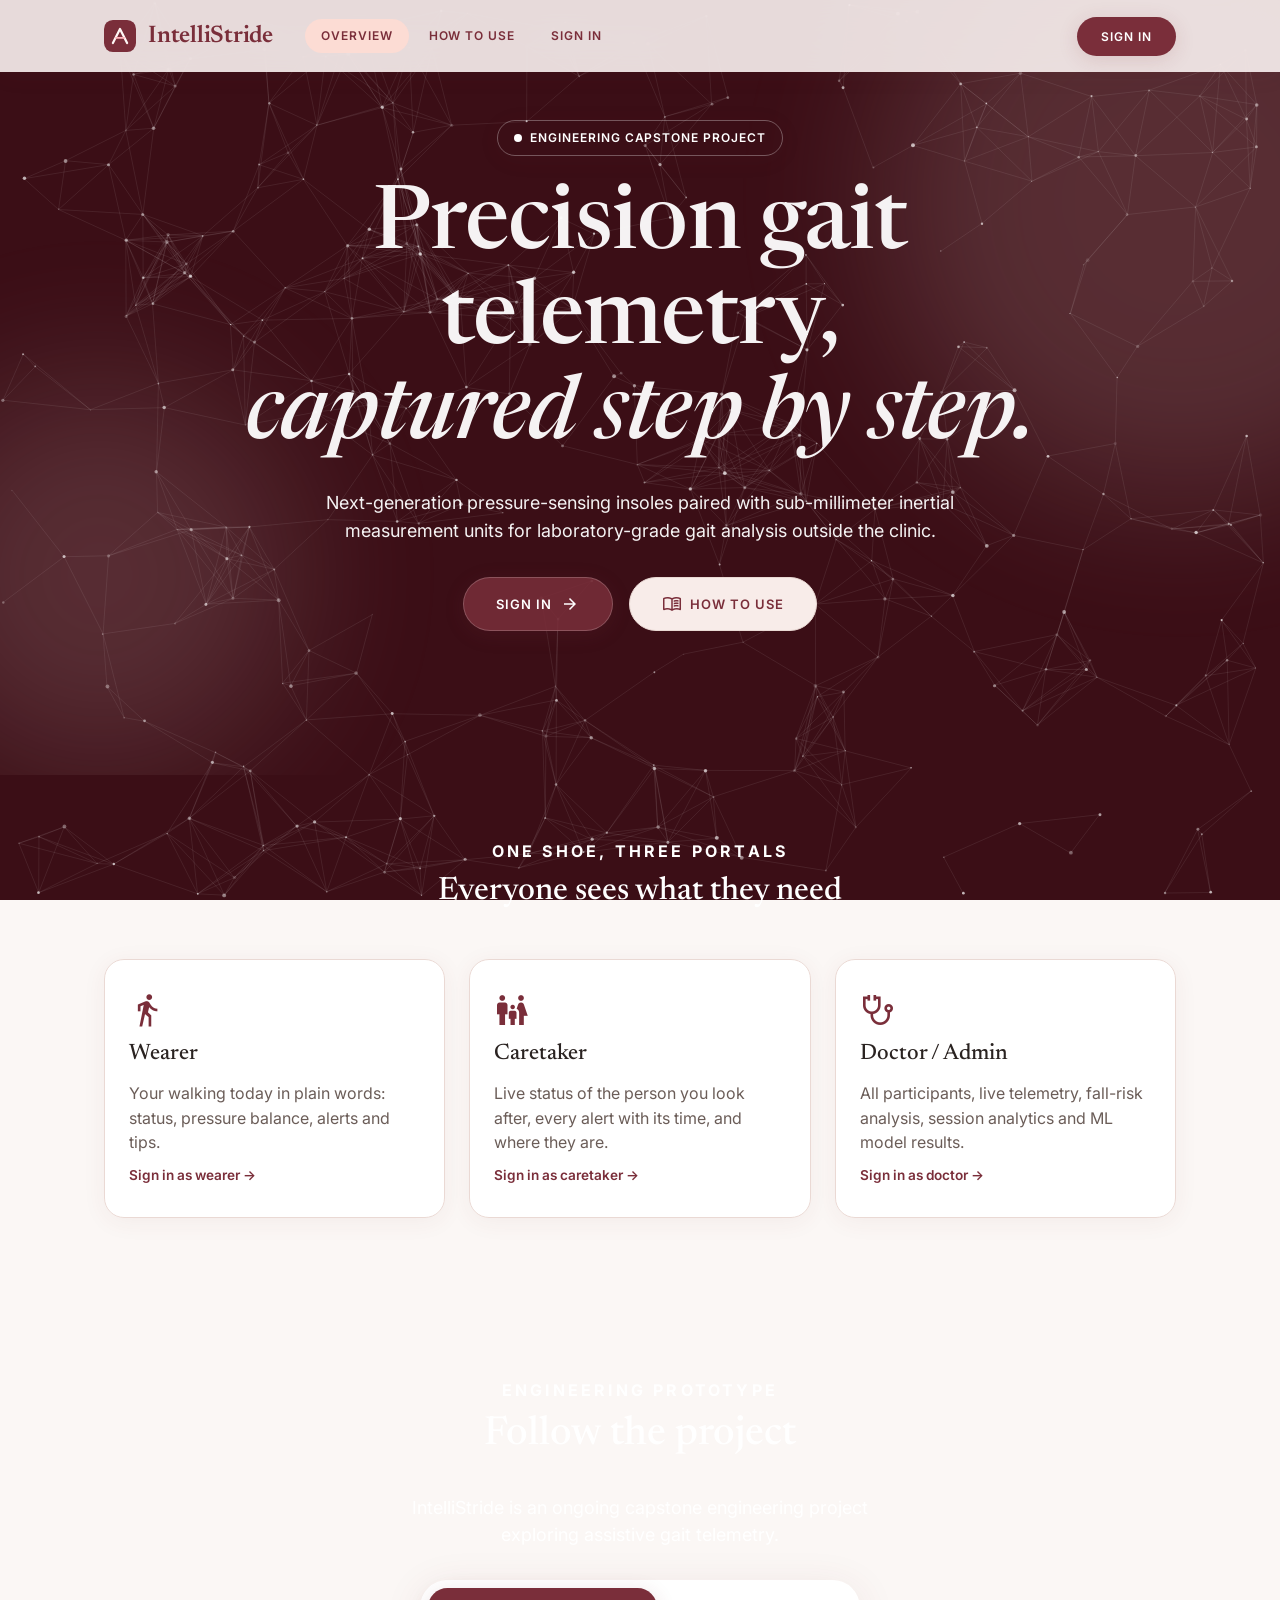
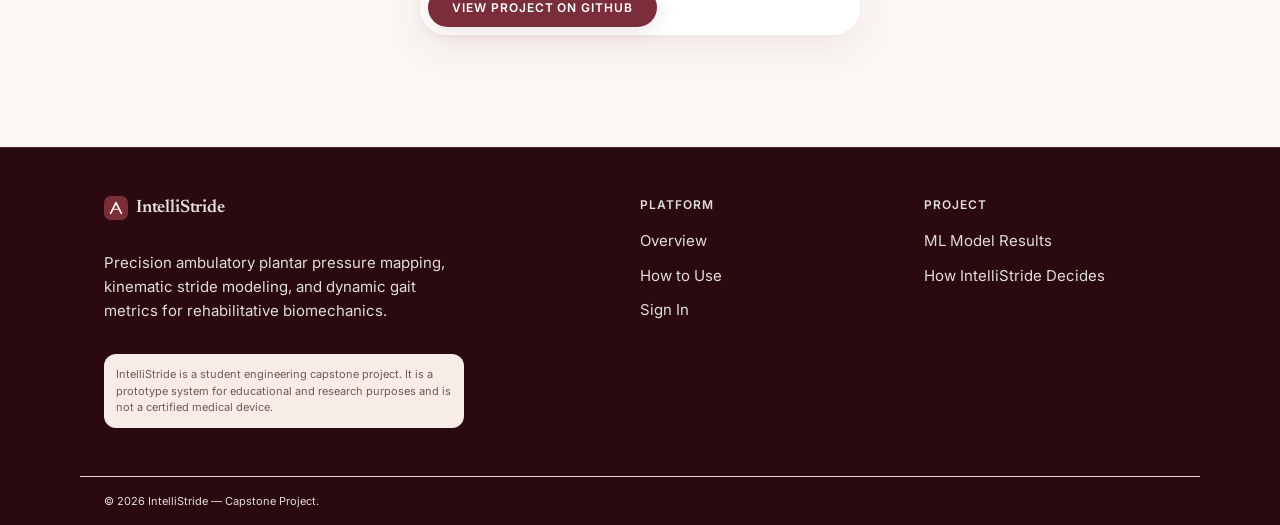
==== commit 13bee88b: "Role-based portals, How to Use, Session Analytics, ML results" ====
--- a/index.html
+++ b/index.html
@@ -13,6 +13,7 @@
   <link href="https://fonts.googleapis.com/css2?family=Material+Symbols+Outlined:opsz,wght,FILL,GRAD@24,400,0,0&display=swap" rel="stylesheet" />
 
   <link rel="stylesheet" href="styles.css?v=2" />
+  <link rel="stylesheet" href="roles.css?v=2" />
 </head>
 <body>
 
@@ -30,16 +31,14 @@
         </a>
         <nav class="desktop-nav">
           <a href="#" class="nav-link active" data-view="landing" onclick="switchView('landing')">Overview</a>
-          <a href="#" class="nav-link" data-view="dashboard" onclick="switchView('dashboard')">Live Telemetry</a>
-          <a href="#" class="nav-link" data-view="fallrisk" onclick="switchView('fallrisk')">Fall Risk</a>
-          <a href="#features" class="nav-link">Technology</a>
-          <a href="#how-it-works" class="nav-link">Protocol</a>
+          <a href="#" class="nav-link" data-view="howto" onclick="switchView('howto'); return false;">How to Use</a>
+          <a href="#" class="nav-link" data-view="login" id="nav-signin" onclick="switchView('login'); return false;">Sign In</a>
           
         </nav>
       </div>
       <div class="nav-right">
         
-        <button class="btn-primary" onclick="switchView('dashboard')">Explore Live Telemetry</button>
+        <button class="btn-primary" id="nav-cta" onclick="switchView('login')">Sign In</button>
         <button class="mobile-menu-btn" id="mobile-menu-btn" onclick="toggleMobileMenu()">
           <span class="material-symbols-outlined">menu</span>
         </button>
@@ -47,16 +46,10 @@
     </div>
     <!-- Mobile Nav -->
     <div class="mobile-nav" id="mobile-nav">
-      <a href="#" onclick="switchView('landing'); toggleMobileMenu()" class="mobile-nav-link">Overview</a>
-      <a href="#" onclick="switchView('dashboard'); toggleMobileMenu()" class="mobile-nav-link">Live Telemetry</a>
-      <a href="#" onclick="switchView('livereadings'); toggleMobileMenu()" class="mobile-nav-link">Live Readings</a>
-      <a href="#" onclick="switchView('fallrisk'); toggleMobileMenu()" class="mobile-nav-link">Fall Risk Analysis</a>
-      <a href="#" onclick="switchView('analytics'); toggleMobileMenu()" class="mobile-nav-link">Session Analytics</a>
-      <a href="#" onclick="switchView('history'); toggleMobileMenu()" class="mobile-nav-link">Session History</a>
-      <a href="#" onclick="switchView('hardware'); toggleMobileMenu()" class="mobile-nav-link">Hardware &amp; Insoles</a>
-      <a href="#" onclick="switchView('documentation'); toggleMobileMenu()" class="mobile-nav-link">Documentation</a>
-      <a href="#features" onclick="toggleMobileMenu()" class="mobile-nav-link">Technology</a>
-      <a href="#how-it-works" onclick="toggleMobileMenu()" class="mobile-nav-link">Protocol</a>
+      <a href="#" onclick="switchView('landing'); toggleMobileMenu(); return false;" class="mobile-nav-link">Overview</a>
+      <a href="#" onclick="switchView('howto'); toggleMobileMenu(); return false;" class="mobile-nav-link">How to Use</a>
+      <a href="#" onclick="switchView('login'); toggleMobileMenu(); return false;" class="mobile-nav-link" id="mnav-signin">Sign In</a>
+      <div id="mobile-role-nav"></div>
     </div>
   </header>
 
@@ -82,131 +75,44 @@
           Next-generation pressure-sensing insoles paired with sub-millimeter inertial measurement units for laboratory-grade gait analysis outside the clinic.
         </p>
         <div class="hero-ctas fade-in-up delay-3">
-          <button class="btn-primary btn-lg landing-btn-primary" onclick="switchView('dashboard')" style="pointer-events: auto;">
-            EXPLORE LIVE TELEMETRY
+          <button class="btn-primary btn-lg landing-btn-primary" onclick="switchView('login')" style="pointer-events: auto;">
+            SIGN IN
             <span class="material-symbols-outlined">arrow_forward</span>
           </button>
-          <button class="btn-ghost btn-lg landing-btn-secondary" style="pointer-events: auto;">
-            <span class="material-symbols-outlined">description</span>
-            PROJECT REPORT (PDF)
+          <button class="btn-ghost btn-lg landing-btn-secondary" onclick="switchView('howto')" style="pointer-events: auto;">
+            <span class="material-symbols-outlined">menu_book</span>
+            HOW TO USE
           </button>
         </div>
       </div>
     </section>
 
-    <!-- Features Section -->
-    <section class="features-section" id="features">
-      <div class="container">
-        <div class="section-header two-col">
-          <div>
-            <span class="eyebrow-label">Engineered Precision</span>
-            <h2 class="section-heading">Sub-surface biomechanics.<br/>No laboratory ceiling.</h2>
-          </div>
-          
-          <div class="tech-readout">
-            <div style="display: flex; align-items: center; gap: 8px; margin-bottom: 8px;">
-              <span class="pulse-dot" style="background: var(--color-accent)"></span>
-              <span class="mono-sm" style="color: var(--color-accent); font-weight: 600; letter-spacing: 1px;">SYSTEM STATUS: ONLINE</span>
-            </div>
-            <p class="section-body" style="font-size: 0.9rem; line-height: 1.6; border-left: 2px solid var(--color-accent); padding-left: 12px; opacity: 0.9;">
-              An ESP32-powered telemetry module designed to capture real-time gait data for engineering analysis, completely untethered from the laboratory.
-            </p>
-          </div>
-        </div>
-        <div class="feature-cards">
-          <div class="feature-card observe">
-            <div class="feature-icon">
-              <span class="material-symbols-outlined">speed</span>
-            </div>
-            <h3>Real-Time IMU Sensing</h3>
-            <p>MPU6050 6-axis inertial measurement providing accelerometer and gyroscope data for gait and motion analysis.</p>
-            <div class="feature-stat">
-              <span class="caption-text muted-text block">Sampling Precision</span>
-              <span class="mono-sm primary-text">to be characterized</span>
-            </div>
-          </div>
-          <div class="feature-card observe">
-            <div class="feature-icon">
-              <span class="material-symbols-outlined">grid_view</span>
-            </div>
-            <h3>Foot Pressure Mapping</h3>
-            <p>FSR-based pressure sensing across the insole, tracking left/right/total force distribution during gait.</p>
-            <div class="feature-stat">
-              <span class="caption-text muted-text block">Active Contact Points</span>
-              <span class="mono-sm primary-text">3 FSR Sensors (Prototype)</span>
-            </div>
-          </div>
-          <div class="feature-card observe">
-            <div class="feature-icon">
-              <span class="material-symbols-outlined">neurology</span>
-            </div>
-            <h3>Prototype Fall-Risk Scoring</h3>
-            <p>On-device motion analysis flagging elevated acceleration, angular velocity, and orientation changes — an engineering prototype, not a clinical diagnostic tool.</p>
-            <div class="feature-stat">
-              <span class="caption-text muted-text block">Classification Accuracy</span>
-              <span class="mono-sm primary-text">Status: Prototype — Not Clinically Validated</span>
-            </div>
-          </div>
-        </div>
-      </div>
-    </section>
-
-    <!-- How It Works -->
-    <section class="how-section" id="how-it-works">
+    <!-- Portals (replaces Technology + Protocol) -->
+    <section class="rp-portals">
       <div class="container">
         <div class="section-header center">
-          <span class="eyebrow-label">Seamless Protocol</span>
-          <h2 class="section-heading">Ambulatory deployment in 4 steps</h2>
-        </div>
-        <div class="steps-grid">
-          <div class="step-card observe" style="text-align: center;">
-            <span class="step-num" style="display: block; margin-bottom: var(--sp-2);">01</span>
-            <div style="font-size: 3rem; color: var(--color-primary); margin: var(--sp-4) 0;">
-              <span class="material-symbols-outlined" style="font-size: 48px;">pest_control</span>
-            </div>
-            <h4>Attach the Insole</h4>
-            <p>Position the FSR/IMU insole module inside the shoe.</p>
-            <div class="step-badge" style="justify-content: center;">
-              <span class="material-symbols-outlined">check_circle</span>
-              Universal shoe sizing
-            </div>
-          </div>
-          <div class="step-card observe" style="text-align: center;">
-            <span class="step-num" style="display: block; margin-bottom: var(--sp-2);">02</span>
-            <div style="font-size: 3rem; color: var(--color-primary); margin: var(--sp-4) 0;">
-              <span class="material-symbols-outlined" style="font-size: 48px;">bluetooth_connected</span>
-            </div>
-            <h4>Connect to Wi-Fi/Firebase</h4>
-            <p>ESP32 connects to Firebase Realtime Database over Wi-Fi.</p>
-            <div class="step-badge" style="justify-content: center;">
-              <span class="material-symbols-outlined">wifi</span>
-              Wi-Fi Sync
-            </div>
-          </div>
-          <div class="step-card observe" style="text-align: center;">
-            <span class="step-num" style="display: block; margin-bottom: var(--sp-2);">03</span>
-            <div style="font-size: 3rem; color: var(--color-primary); margin: var(--sp-4) 0;">
-              <span class="material-symbols-outlined" style="font-size: 48px;">stream</span>
-            </div>
-            <h4>Live Telemetry Streaming</h4>
-            <p>Continuous sensor data streams to the dashboard in real time.</p>
-            <div class="step-badge" style="justify-content: center;">
-              <span class="material-symbols-outlined">sensors</span>
-              Real-time feedback
-            </div>
-          </div>
-          <div class="step-card observe" style="text-align: center;">
-            <span class="step-num" style="display: block; margin-bottom: var(--sp-2);">04</span>
-            <div style="font-size: 3rem; color: var(--color-primary); margin: var(--sp-4) 0;">
-              <span class="material-symbols-outlined" style="font-size: 48px;">description</span>
-            </div>
-            <h4>Session Export</h4>
-            <p>Export session data as CSV/JSON for later analysis.</p>
-            <div class="step-badge" style="justify-content: center;">
-              <span class="material-symbols-outlined">summarize</span>
-              Instant export
-            </div>
-          </div>
+          <span class="eyebrow-label">One shoe, three portals</span>
+          <h2 class="section-heading">Everyone sees what they need</h2>
+        </div>
+        <div class="rp-portal-grid">
+          <button class="rp-portal-card" onclick="openLogin('wearer')">
+            <span class="material-symbols-outlined">directions_walk</span>
+            <h3>Wearer</h3>
+            <p>Your walking today in plain words: status, pressure balance, alerts and tips.</p>
+            <span class="rp-link">Sign in as wearer &rarr;</span>
+          </button>
+          <button class="rp-portal-card" onclick="openLogin('caretaker')">
+            <span class="material-symbols-outlined">family_restroom</span>
+            <h3>Caretaker</h3>
+            <p>Live status of the person you look after, every alert with its time, and where they are.</p>
+            <span class="rp-link">Sign in as caretaker &rarr;</span>
+          </button>
+          <button class="rp-portal-card" onclick="openLogin('doctor')">
+            <span class="material-symbols-outlined">stethoscope</span>
+            <h3>Doctor / Admin</h3>
+            <p>All participants, live telemetry, fall-risk analysis, session analytics and ML model results.</p>
+            <span class="rp-link">Sign in as doctor &rarr;</span>
+          </button>
         </div>
       </div>
     </section>
@@ -242,17 +148,14 @@
         <div class="footer-col">
           <span class="footer-col-title">Platform</span>
           <a href="#" onclick="switchView('landing')" class="footer-link">Overview</a>
-          <a href="#" onclick="switchView('dashboard')" class="footer-link">Live Telemetry</a>
-          <a href="#features" class="footer-link">Technology</a>
-          <a href="#how-it-works" class="footer-link">Protocol</a>
+          <a href="#" onclick="switchView('howto'); return false;" class="footer-link">How to Use</a>
+          <a href="#" onclick="switchView('login'); return false;" class="footer-link">Sign In</a>
         </div>
         <div class="footer-col">
-          <span class="footer-col-title">Documentation</span>
-          <a href="#" class="footer-link">Documentation</a>
-          <a href="#" class="footer-link">About This Project</a>
-          
-          <a href="#" class="footer-link">Sensor Status</a>
-        </div>
+          <span class="footer-col-title">Project</span>
+          <a href="#" onclick="switchView('mlresults'); return false;" class="footer-link">ML Model Results</a>
+          <a href="algorithms.html" class="footer-link">How IntelliStride Decides</a>
+          </div>
       </div>
       <div class="footer-bottom">
         <span>© 2026 IntelliStride — Capstone Project.</span>
@@ -275,36 +178,7 @@
             </svg>
             <span class="wordmark sm">IntelliStride</span>
           </div>
-          <nav class="sidebar-nav">
-            <a href="#" class="sidebar-link active">
-              <span class="material-symbols-outlined">speed</span>
-              Live Telemetry
-            </a>
-            <a href="#" onclick="switchView('fallrisk')" class="sidebar-link">
-              <span class="material-symbols-outlined">crisis_alert</span>
-              Fall Risk Analysis
-            </a>
-            <a href="#" onclick="switchView('analytics')" class="sidebar-link">
-              <span class="material-symbols-outlined">analytics</span>
-              Session Analytics
-            </a>
-            <a href="#" onclick="switchView('history')" class="sidebar-link">
-              <span class="material-symbols-outlined">history</span>
-              Session History
-            </a>
-            <a href="#" onclick="switchView('hardware')" class="sidebar-link">
-              <span class="material-symbols-outlined">sensors</span>
-              Hardware &amp; Insoles
-            </a>
-            <a href="#" onclick="switchView('documentation')" class="sidebar-link">
-              <span class="material-symbols-outlined">library_books</span>
-              Documentation
-            </a>
-            <a href="#" onclick="switchView('landing')" class="sidebar-link">
-              <span class="material-symbols-outlined">home</span>
-              Return to Overview
-            </a>
-          </nav>
+          <nav class="sidebar-nav"></nav>
         </div>
         <div class="sidebar-hub-card">
           <div class="hub-status">
@@ -669,36 +543,7 @@
             </svg>
             <span class="wordmark sm">IntelliStride</span>
           </div>
-          <nav class="sidebar-nav">
-            <a href="#" onclick="switchView('dashboard')" class="sidebar-link">
-              <span class="material-symbols-outlined">speed</span>
-              Live Telemetry
-            </a>
-            <a href="#" class="sidebar-link active">
-              <span class="material-symbols-outlined">crisis_alert</span>
-              Fall Risk Analysis
-            </a>
-            <a href="#" onclick="switchView('analytics')" class="sidebar-link">
-              <span class="material-symbols-outlined">analytics</span>
-              Session Analytics
-            </a>
-            <a href="#" onclick="switchView('history')" class="sidebar-link">
-              <span class="material-symbols-outlined">history</span>
-              Session History
-            </a>
-            <a href="#" onclick="switchView('hardware')" class="sidebar-link">
-              <span class="material-symbols-outlined">sensors</span>
-              Hardware &amp; Insoles
-            </a>
-            <a href="#" onclick="switchView('documentation')" class="sidebar-link">
-              <span class="material-symbols-outlined">library_books</span>
-              Documentation
-            </a>
-            <a href="#" onclick="switchView('landing')" class="sidebar-link">
-              <span class="material-symbols-outlined">home</span>
-              Return to Overview
-            </a>
-          </nav>
+          <nav class="sidebar-nav"></nav>
         </div>
         <div class="sidebar-hub-card">
           <div class="hub-status">
@@ -1097,360 +942,44 @@
     </div>
   </div>
 
-  <!-- Toast notification container -->
-  <div id="toast-container"></div>
-
-  <script type="module" src="app.js?v=2"></script>
-  <script type="module" src="particles.js"></script>
-
-  <!-- ===== DOCUMENTATION VIEW ===== -->
-  <main id="view-documentation" class="view">
-    <div class="dashboard-layout">
-      <!-- Sidebar -->
-      <aside class="dash-sidebar">
-        
-        <div class="sidebar-top">
-          <div class="sidebar-wordmark">
-            <svg class="logo-mark sm" viewBox="0 0 36 36" fill="none">
+
+  <!-- ===== LOGIN VIEW ===== -->
+  <main id="view-login" class="view">
+    <div class="rp-login-wrap">
+      <div class="rp-login-card">
+        <a href="#" class="rp-back" onclick="switchView('landing'); return false;"><span class="material-symbols-outlined">arrow_back</span>Overview</a>
+        <div class="sidebar-wordmark rp-login-brand">
+          <svg class="logo-mark sm" viewBox="0 0 36 36" fill="none">
               <rect width="36" height="36" rx="10" fill="#7a2e3a"/>
               <path d="M10 26 L18 10 L26 26" stroke="#fff8f6" stroke-width="2.5" stroke-linecap="round" stroke-linejoin="round"/>
               <path d="M13.5 20 L22.5 20" stroke="#ffb2b9" stroke-width="2" stroke-linecap="round"/>
             </svg>
-            <span class="wordmark sm">IntelliStride</span>
-          </div>
-          <nav class="sidebar-nav">
-            <a href="#" onclick="switchView('dashboard')" class="sidebar-link">
-              <span class="material-symbols-outlined">speed</span>
-              Live Telemetry
-            </a>
-            <a href="#" onclick="switchView('fallrisk')" class="sidebar-link">
-              <span class="material-symbols-outlined">crisis_alert</span>
-              Fall Risk Analysis
-            </a>
-            <a href="#" onclick="switchView('analytics')" class="sidebar-link">
-              <span class="material-symbols-outlined">analytics</span>
-              Session Analytics
-            </a>
-            <a href="#" onclick="switchView('history')" class="sidebar-link">
-              <span class="material-symbols-outlined">history</span>
-              Session History
-            </a>
-            <a href="#" onclick="switchView('hardware')" class="sidebar-link">
-              <span class="material-symbols-outlined">sensors</span>
-              Hardware &amp; Insoles
-            </a>
-            <a href="#" onclick="switchView('documentation')" class="sidebar-link">
-              <span class="material-symbols-outlined">library_books</span>
-              Documentation
-            </a>
-            <a href="#" onclick="switchView('landing')" class="sidebar-link">
-              <span class="material-symbols-outlined">home</span>
-              Return to Overview
-            </a>
-          </nav>
-        </div>
-
-      </aside>
-      
-      <div class="dash-content" style="padding: 2rem; overflow-y: auto;">
-        <div class="section-header">
-          <h2 class="section-heading" style="color: var(--color-primary)">Documentation</h2>
-          <p class="caption-text muted-text">How IntelliStride works, what it currently does, and what's still in progress.</p>
-        </div>
-        
-        <div class="t3-card" style="margin-bottom: 2rem;">
-          <h3 class="t2-panel-title">About This Project</h3>
-          <p class="body-text">IntelliStride is a capstone engineering project exploring smart assistive footwear. It combines pressure sensing, inertial motion tracking, obstacle detection, and location data into a real-time telemetry dashboard, with an experimental prototype for fall-risk scoring.</p>
-          <p class="caption-text muted-text" style="margin-top: 1rem;">Built by [Team Name(s)], [Program], [Semester/Year] — fill in before final submission.</p>
-        </div>
-
-        <div class="t3-card" style="margin-bottom: 2rem;">
-          <h3 class="t2-panel-title">How Data Flows</h3>
-          <div style="padding: 1rem; background: var(--color-surface-blush); border-radius: 8px; margin-bottom: 1rem;">
-            <code class="mono-sm primary-text">ESP32 + Sensors → Firebase Realtime Database → Web Dashboard → Real-Time Visualization</code>
-          </div>
-          <ol class="body-text" style="padding-left: 1.5rem; line-height: 1.8;">
-            <li>ESP32 reads sensor values from FSR, MPU6050, GPS, and ultrasonic modules on a <span class="muted-text waiting-text">[TBD - to be confirmed from firmware]</span> cycle.</li>
-            <li>Sensor readings are written to Firebase Realtime Database over secure Wi-Fi / WebSockets.</li>
-            <li>The web dashboard listens for database changes using Firebase's real-time listeners.</li>
-            <li>New data updates the dashboard instantly, without a page refresh.</li>
-          </ol>
-        </div>
-
-        <h3 class="t2-panel-title" style="margin-bottom: 1rem;">Hardware Components</h3>
-        <div class="tier3-grid" style="margin-bottom: 2rem;">
-          <div class="t3-card">
-            <span class="label-text heading-text">FSR (Force Sensitive Resistors)</span>
-            <p class="caption-text body-text" style="margin-top: 0.5rem;">Measures pressure/force distribution across the foot. Current build: 3 sensors (Forefoot, Midfoot, Hindfoot).</p>
-          </div>
-          <div class="t3-card">
-            <span class="label-text heading-text">MPU6050 (6-Axis IMU)</span>
-            <p class="caption-text body-text" style="margin-top: 0.5rem;">Provides accelerometer (X/Y/Z) and gyroscope (X/Y/Z) readings for motion and orientation tracking.</p>
-          </div>
-          <div class="t3-card">
-            <span class="label-text heading-text">GPS Module</span>
-            <p class="caption-text body-text" style="margin-top: 0.5rem;">Provides latitude, longitude, and satellite count for location tracking.</p>
-          </div>
-          <div class="t3-card" style="border-left: 4px solid #8e9a5a; background: linear-gradient(to right, #f6f8f4, #ffffff);">
-            <div style="display: flex; align-items: center; margin-bottom: 0.5rem;"><span class="material-symbols-outlined" style="color: #8e9a5a; margin-right: 8px;">radar</span><span class="label-text heading-text">Ultrasonic Sensor</span></div>
-            <p class="caption-text body-text" style="margin-top: 0.5rem;">Measures distance to nearby obstacles for basic collision awareness.</p>
-          </div>
-        </div>
-
-        <h3 class="t2-panel-title" style="margin-bottom: 1rem;">Current Capabilities vs. Planned Work</h3>
-        <div class="table-card" style="margin-bottom: 2rem;">
-          <table class="compare-table">
-            <thead>
-              <tr>
-                <th>Working Today</th>
-                <th>In Progress / Planned</th>
-              </tr>
-            </thead>
-            <tbody>
-              <tr>
-                <td>Real-time FSR, IMU, GPS, and ultrasonic telemetry</td>
-                <td class="muted-text">Derived gait metrics (cadence, symmetry, stride length)</td>
-              </tr>
-              <tr>
-                <td>Live Firebase-synced dashboard</td>
-                <td class="muted-text">On-device fall detection with validated thresholds</td>
-              </tr>
-              <tr>
-                <td>Rule-based fall-risk scoring (real-time IMU evaluation)</td>
-                <td class="muted-text">Calibrated pressure-to-force conversion (kPa)</td>
-              </tr>
-              <tr>
-                <td>—</td>
-                <td class="muted-text">Clinical-style PDF session export</td>
-              </tr>
-            </tbody>
-          </table>
-        </div>
-
-        <div class="t3-card" style="margin-bottom: 2rem; border-left: 4px solid var(--color-primary);">
-          <h3 class="t2-panel-title">What This Is — and Isn't</h3>
-          <p class="body-text">IntelliStride is a student engineering prototype built for a capstone course. It is not a certified medical device, has not undergone clinical validation, and its fall-risk scoring uses prototype thresholds that require further calibration with real experimental data. Nothing in this system should be used for medical diagnosis or treatment decisions.</p>
-        </div>
-
-        <div style="display: flex; gap: 1rem;">
-          <button class="btn-primary sm" onclick="window.location.href='https://github.com/mrinalireeti04/IntelliStride-Dashboard'">View Source on GitHub</button>
-          <button class="btn-ghost sm">Project Report / Poster</button>
-          <button class="btn-ghost sm" onclick="window.location.href='algorithms.html'">View algorithm diagrams</button>
+          <span class="wordmark sm">IntelliStride</span>
+        </div>
+        <h1 class="rp-login-title">Sign in</h1>
+        <p class="caption-text muted-text">Choose who you are. Each portal opens a different dashboard.</p>
+        <div class="rp-role-tabs" role="tablist">
+          <button class="rp-role-tab" data-role="wearer" onclick="pickRole('wearer')"><span class="material-symbols-outlined">directions_walk</span>Wearer</button>
+          <button class="rp-role-tab" data-role="caretaker" onclick="pickRole('caretaker')"><span class="material-symbols-outlined">family_restroom</span>Caretaker</button>
+          <button class="rp-role-tab" data-role="doctor" onclick="pickRole('doctor')"><span class="material-symbols-outlined">stethoscope</span>Doctor / Admin</button>
+        </div>
+        <form class="rp-login-form" onsubmit="doLogin(event)">
+          <label>Username<input id="login-user" autocomplete="username" required /></label>
+          <label>Password<input id="login-pass" type="password" autocomplete="current-password" required /></label>
+          <p class="rp-login-error" id="login-error" hidden>Wrong username or password for this portal.</p>
+          <button class="btn-primary btn-lg rp-login-btn" type="submit">Sign in <span class="material-symbols-outlined">arrow_forward</span></button>
+        </form>
+        <div class="rp-demo-note">
+          <span class="material-symbols-outlined">info</span>
+          <span>Demo login for the capstone prototype. Credentials are filled in for you: <b id="login-hint"></b></span>
         </div>
       </div>
     </div>
   </main>
 
-  <!-- ===== HARDWARE & INSOLES VIEW ===== -->
-  <main id="view-hardware" class="view">
+  <!-- ===== WEARER: MY DAY ===== -->
+  <main id="view-wearer" class="view">
     <div class="dashboard-layout">
-      <!-- Sidebar -->
-      <aside class="dash-sidebar">
-        
-        <div class="sidebar-top">
-          <div class="sidebar-wordmark">
-            <svg class="logo-mark sm" viewBox="0 0 36 36" fill="none">
-              <rect width="36" height="36" rx="10" fill="#7a2e3a"/>
-              <path d="M10 26 L18 10 L26 26" stroke="#fff8f6" stroke-width="2.5" stroke-linecap="round" stroke-linejoin="round"/>
-              <path d="M13.5 20 L22.5 20" stroke="#ffb2b9" stroke-width="2" stroke-linecap="round"/>
-            </svg>
-            <span class="wordmark sm">IntelliStride</span>
-          </div>
-          <nav class="sidebar-nav">
-            <a href="#" onclick="switchView('dashboard')" class="sidebar-link">
-              <span class="material-symbols-outlined">speed</span>
-              Live Telemetry
-            </a>
-            <a href="#" onclick="switchView('fallrisk')" class="sidebar-link">
-              <span class="material-symbols-outlined">crisis_alert</span>
-              Fall Risk Analysis
-            </a>
-            <a href="#" onclick="switchView('analytics')" class="sidebar-link">
-              <span class="material-symbols-outlined">analytics</span>
-              Session Analytics
-            </a>
-            <a href="#" onclick="switchView('history')" class="sidebar-link">
-              <span class="material-symbols-outlined">history</span>
-              Session History
-            </a>
-            <a href="#" onclick="switchView('hardware')" class="sidebar-link">
-              <span class="material-symbols-outlined">sensors</span>
-              Hardware &amp; Insoles
-            </a>
-            <a href="#" onclick="switchView('documentation')" class="sidebar-link">
-              <span class="material-symbols-outlined">library_books</span>
-              Documentation
-            </a>
-            <a href="#" onclick="switchView('landing')" class="sidebar-link">
-              <span class="material-symbols-outlined">home</span>
-              Return to Overview
-            </a>
-          </nav>
-        </div>
-
-      </aside>
-      
-      <div class="dash-content" style="padding: 2rem; overflow-y: auto;">
-        <div class="section-header">
-          <h2 class="section-heading" style="color: var(--color-primary)">Hardware & Insoles</h2>
-          <p class="caption-text muted-text">The physical sensor module and its current build status.</p>
-        </div>
-
-        <div class="t3-card" style="margin-bottom: 2rem; max-width: 600px;">
-          <div class="t3-header">
-            <div class="t3-title">
-              <span class="pulse-dot sm" style="background: var(--color-waiting)"></span>
-              <span class="label-text heading-text">IntelliStride Insole Module</span>
-            </div>
-          </div>
-          <div class="t3-rows">
-            <div class="t3-row"><span class="caption-text muted-text">Device Status</span><span class="mono-sm heading-text">Online</span></div>
-            <div class="t3-row"><span class="caption-text muted-text">Last Update</span><span class="mono-sm heading-text">Live Data</span></div>
-            <div class="t3-row"><span class="caption-text muted-text">Firebase Connection</span><span class="mono-sm heading-text">Connected</span></div>
-          </div>
-        </div>
-
-        <h3 class="t2-panel-title" style="margin-bottom: 1rem;">Sensor Breakdown</h3>
-        <div class="tier3-grid" style="margin-bottom: 2rem;">
-          <div class="t3-card" style="border-left: 4px solid #d94a61; background: linear-gradient(to right, #fff8f6, #ffffff);">
-            <div style="display: flex; align-items: center; margin-bottom: 0.5rem;"><span class="material-symbols-outlined" style="color: #d94a61; margin-right: 8px;">step</span><span class="label-text heading-text">FSR Sensors (x3)</span></div>
-            <ul class="caption-text body-text" style="margin-top: 1rem; padding-left: 1rem; line-height: 1.6;">
-              <li><strong>Measures:</strong> Pressure/force distribution</li>
-              <li><strong>Placement:</strong> Forefoot, midfoot, hindfoot</li>
-              <li><strong>Units:</strong> Raw ADC (0–4095) — kg/N conversion pending calibration</li>
-              <li><strong>Status:</strong> Active</li>
-            </ul>
-          </div>
-          <div class="t3-card" style="border-left: 4px solid #7a2e3a; background: linear-gradient(to right, #fff8f6, #ffffff);">
-            <div style="display: flex; align-items: center; margin-bottom: 0.5rem;"><span class="material-symbols-outlined" style="color: #7a2e3a; margin-right: 8px;">memory</span><span class="label-text heading-text">ESP32 DevKit (WROOM-32)</span></div>
-            <ul class="caption-text body-text" style="margin-top: 1rem; padding-left: 1rem; line-height: 1.6;">
-              <li><strong>Role:</strong> Main controller</li>
-              <li><strong>Placement:</strong> Central midfoot, upper side of shoe</li>
-              <li><strong>Notes:</strong> Balances wiring runs to front and rear sensors</li>
-            </ul>
-          </div>
-          <div class="t3-card" style="border-left: 4px solid #a35d68; background: linear-gradient(to right, #fff8f6, #ffffff);">
-            <div style="display: flex; align-items: center; margin-bottom: 0.5rem;"><span class="material-symbols-outlined" style="color: #a35d68; margin-right: 8px;">3d_rotation</span><span class="label-text heading-text">MPU6050</span></div>
-            <ul class="caption-text body-text" style="margin-top: 1rem; padding-left: 1rem; line-height: 1.6;">
-              <li><strong>Measures:</strong> Acceleration (X/Y/Z), angular velocity (X/Y/Z)</li>
-              <li><strong>Placement:</strong> Built-in/adjacent to main board</li>
-              <li><strong>Units:</strong> Raw sensor units</li>
-            </ul>
-          </div>
-          <div class="t3-card" style="border-left: 4px solid #5a8a9a; background: linear-gradient(to right, #f4f8fa, #ffffff);">
-            <div style="display: flex; align-items: center; margin-bottom: 0.5rem;"><span class="material-symbols-outlined" style="color: #5a8a9a; margin-right: 8px;">satellite_alt</span><span class="label-text heading-text">GPS module + antenna</span></div>
-            <ul class="caption-text body-text" style="margin-top: 1rem; padding-left: 1rem; line-height: 1.6;">
-              <li><strong>Measures:</strong> Latitude, longitude, satellite count</li>
-              <li><strong>Placement:</strong> Outer/lateral midfoot, front half</li>
-              <li><strong>Notes:</strong> Antenna exposed toward top/outside for reception</li>
-            </ul>
-          </div>
-          <div class="t3-card">
-            <span class="label-text heading-text">Ultrasonic Sensor</span>
-            <ul class="caption-text body-text" style="margin-top: 1rem; padding-left: 1rem; line-height: 1.6;">
-              <li><strong>Measures:</strong> Distance to obstacle</li>
-              <li><strong>Placement:</strong> Front/upper shoe region (toe area)</li>
-              <li><strong>Units:</strong> Centimeters</li>
-            </ul>
-          </div>
-          <div class="t3-card" style="border-left: 4px solid #9a6d5a; background: linear-gradient(to right, #fbf7f5, #ffffff);">
-            <div style="display: flex; align-items: center; margin-bottom: 0.5rem;"><span class="material-symbols-outlined" style="color: #9a6d5a; margin-right: 8px;">battery_charging_full</span><span class="label-text heading-text">Power supply / regulator</span></div>
-            <ul class="caption-text body-text" style="margin-top: 1rem; padding-left: 1rem; line-height: 1.6;">
-              <li><strong>Role:</strong> Regulates battery supply</li>
-              <li><strong>Placement:</strong> Outer side, near rear/midfoot</li>
-            </ul>
-          </div>
-          <div class="t3-card" style="border-left: 4px solid #555; background: linear-gradient(to right, #fafafa, #ffffff);">
-            <div style="display: flex; align-items: center; margin-bottom: 0.5rem;"><span class="material-symbols-outlined" style="color: #555; margin-right: 8px;">cable</span><span class="label-text heading-text">Wiring harness</span></div>
-            <ul class="caption-text body-text" style="margin-top: 1rem; padding-left: 1rem; line-height: 1.6;">
-              <li><strong>Role:</strong> Connects components securely</li>
-              <li><strong>Placement:</strong> Along lateral/upper perimeter</li>
-            </ul>
-          </div>
-        </div>
-
-        <div class="t3-card" style="margin-bottom: 2rem;">
-          <h3 class="t2-panel-title">Firmware & Data Pipeline</h3>
-          <p class="body-text">ESP32 firmware reads all sensors on a <span class="waiting-text muted-text">[TBD - to be confirmed from firmware]</span> cycle and writes values to Firebase Realtime Database over secure Wi-Fi / WebSockets. No on-device processing is currently performed beyond raw sensor reads.</p>
-        </div>
-
-        <div class="t3-card" style="margin-bottom: 2rem;">
-          <h3 class="t2-panel-title">Known Limitations</h3>
-          <ul class="body-text" style="margin-top: 1rem; padding-left: 1.5rem; line-height: 1.8;">
-            <li>GPS accuracy is reduced indoors — outdoor testing recommended for location features.</li>
-            <li>FSR values are currently raw ADC readings; force/pressure calibration (kg or kPa) is planned but not yet implemented.</li>
-            <li>Battery monitoring is not yet implemented in firmware.</li>
-          </ul>
-        </div>
-      </div>
-    </div>
-  </main>
-
-  <!-- ===== SESSION HISTORY VIEW ===== -->
-  <main id="view-history" class="view">
-    <div class="dashboard-layout">
-      <!-- Sidebar -->
-      <aside class="dash-sidebar">
-        
-        <div class="sidebar-top">
-          <div class="sidebar-wordmark">
-            <svg class="logo-mark sm" viewBox="0 0 36 36" fill="none">
-              <rect width="36" height="36" rx="10" fill="#7a2e3a"/>
-              <path d="M10 26 L18 10 L26 26" stroke="#fff8f6" stroke-width="2.5" stroke-linecap="round" stroke-linejoin="round"/>
-              <path d="M13.5 20 L22.5 20" stroke="#ffb2b9" stroke-width="2" stroke-linecap="round"/>
-            </svg>
-            <span class="wordmark sm">IntelliStride</span>
-          </div>
-          <nav class="sidebar-nav">
-            <a href="#" onclick="switchView('dashboard')" class="sidebar-link">
-              <span class="material-symbols-outlined">speed</span>
-              Live Telemetry
-            </a>
-            <a href="#" onclick="switchView('fallrisk')" class="sidebar-link">
-              <span class="material-symbols-outlined">crisis_alert</span>
-              Fall Risk Analysis
-            </a>
-            <a href="#" onclick="switchView('analytics')" class="sidebar-link">
-              <span class="material-symbols-outlined">analytics</span>
-              Session Analytics
-            </a>
-            <a href="#" onclick="switchView('history')" class="sidebar-link">
-              <span class="material-symbols-outlined">history</span>
-              Session History
-            </a>
-            <a href="#" onclick="switchView('hardware')" class="sidebar-link">
-              <span class="material-symbols-outlined">sensors</span>
-              Hardware &amp; Insoles
-            </a>
-            <a href="#" onclick="switchView('documentation')" class="sidebar-link">
-              <span class="material-symbols-outlined">library_books</span>
-              Documentation
-            </a>
-            <a href="#" onclick="switchView('landing')" class="sidebar-link">
-              <span class="material-symbols-outlined">home</span>
-              Return to Overview
-            </a>
-          </nav>
-        </div>
-
-      </aside>
-      
-      <div class="dash-content" style="padding: 2rem; display: flex; flex-direction: column; align-items: center; justify-content: center; height: 100%;">
-        <div style="text-align: center; max-width: 400px;">
-          <span class="material-symbols-outlined waiting-text" style="font-size: 64px; margin-bottom: 1rem;">history</span>
-          <h2 class="section-heading" style="color: var(--color-primary); margin-bottom: 1rem;">Session History</h2>
-          <p class="body-text waiting-text" style="margin-bottom: 2rem;">Session logging is a planned feature — the current build focuses on live real-time telemetry. Check back as this feature is developed.</p>
-          <button class="btn-primary" onclick="switchView('dashboard')">View Live Telemetry</button>
-        </div>
-      </div>
-    </div>
-  </main>
-
-
-  <!-- ===== SESSION ANALYTICS VIEW ===== -->
-  <main id="view-analytics" class="view">
-    <div class="dashboard-layout">
-      <!-- Sidebar -->
       <aside class="dash-sidebar">
         <div class="sidebar-top">
           <div class="sidebar-wordmark">
@@ -1461,65 +990,331 @@
             </svg>
             <span class="wordmark sm">IntelliStride</span>
           </div>
-          <nav class="sidebar-nav">
-            <a href="#" onclick="switchView('dashboard')" class="sidebar-link"><span class="material-symbols-outlined">speed</span>Live Telemetry</a>
-            <a href="#" onclick="switchView('fallrisk')" class="sidebar-link"><span class="material-symbols-outlined">crisis_alert</span>Fall Risk Analysis</a>
-            <a href="#" onclick="switchView('analytics')" class="sidebar-link"><span class="material-symbols-outlined">analytics</span>Session Analytics</a>
-            <a href="#" onclick="switchView('history')" class="sidebar-link"><span class="material-symbols-outlined">history</span>Session History</a>
-            <a href="#" onclick="switchView('hardware')" class="sidebar-link"><span class="material-symbols-outlined">sensors</span>Hardware &amp; Insoles</a>
-            <a href="#" onclick="switchView('documentation')" class="sidebar-link"><span class="material-symbols-outlined">library_books</span>Documentation</a>
-            <a href="#" onclick="switchView('landing')" class="sidebar-link"><span class="material-symbols-outlined">home</span>Return to Overview</a>
-          </nav>
+          <nav class="sidebar-nav"></nav>
         </div>
       </aside>
-      
-      <div class="dash-content" style="padding: 2rem; overflow-y: auto;">
-        <div class="section-header" style="margin-bottom: 2rem;">
-          <h2 class="section-heading" style="color: var(--color-primary)">Session Analytics</h2>
-          <p class="caption-text muted-text">Aggregate telemetry and historical data trends across your recent recordings.</p>
-        </div>
-        
-        <div class="tier3-grid" style="margin-bottom: 2rem;">
-          <div class="t3-card" style="background: linear-gradient(135deg, var(--color-surface-blush) 0%, rgba(255,255,255,0.8) 100%); border-top: 4px solid var(--color-primary); display: flex; flex-direction: column; justify-content: space-between; min-height: 140px;">
-            <div class="t3-header">
-              <span class="material-symbols-outlined primary-text">timeline</span>
-              <span class="label-text heading-text" style="margin-left: 8px;">Total Sessions</span>
-            </div>
-            <div>
-              <div style="font-size: 2.5rem; font-weight: 700; color: var(--color-primary); line-height: 1;">12</div>
-              <span class="caption-text muted-text">Calculated from recent logs</span>
-            </div>
-          </div>
-          <div class="t3-card" style="background: linear-gradient(135deg, var(--color-surface-blush) 0%, rgba(255,255,255,0.8) 100%); border-top: 4px solid var(--color-primary); display: flex; flex-direction: column; justify-content: space-between; min-height: 140px;">
-            <div class="t3-header">
-              <span class="material-symbols-outlined primary-text">speed</span>
-              <span class="label-text heading-text" style="margin-left: 8px;">Avg. Gait Speed</span>
-            </div>
-            <div>
-              <div style="font-size: 2.5rem; font-weight: 700; color: var(--color-primary); line-height: 1;">1.1 <span style="font-size: 1rem;">m/s</span></div>
-              <span class="caption-text muted-text">Calculated from recent logs</span>
-            </div>
-          </div>
-          <div class="t3-card" style="background: linear-gradient(135deg, var(--color-surface-blush) 0%, rgba(255,255,255,0.8) 100%); border-top: 4px solid var(--color-primary); display: flex; flex-direction: column; justify-content: space-between; min-height: 140px;">
-            <div class="t3-header">
-              <span class="material-symbols-outlined primary-text">directions_walk</span>
-              <span class="label-text heading-text" style="margin-left: 8px;">Avg. Cadence</span>
-            </div>
-            <div>
-              <div style="font-size: 2.5rem; font-weight: 700; color: var(--color-primary); line-height: 1;">105 <span style="font-size: 1rem;">SPM</span></div>
-              <span class="caption-text muted-text">Steps per minute</span>
-            </div>
-          </div>
-        </div>
-
-        <div class="t3-card" style="padding: 3rem 2rem; text-align: center; border: 2px dashed #d1b8bc; background: transparent;">
-          <span class="material-symbols-outlined muted-text" style="font-size: 48px; margin-bottom: 1rem;">construction</span>
-          <h3 class="t2-panel-title">Advanced Metrics Coming Soon</h3>
-          <p class="body-text muted-text" style="max-width: 500px; margin: 0 auto;">The analytics module is currently a mockup for the engineering prototype. Future updates will include longitudinal tracking and symmetry indices.</p>
+      <div class="dash-content">
+        <div class="dash-scroll rp-scroll">
+<div id="wearer-root" class="rp-page"></div>
         </div>
       </div>
     </div>
   </main>
+
+  <!-- ===== CARETAKER: WEARER STATUS ===== -->
+  <main id="view-caretaker" class="view">
+    <div class="dashboard-layout">
+      <aside class="dash-sidebar">
+        <div class="sidebar-top">
+          <div class="sidebar-wordmark">
+            <svg class="logo-mark sm" viewBox="0 0 36 36" fill="none">
+              <rect width="36" height="36" rx="10" fill="#7a2e3a"/>
+              <path d="M10 26 L18 10 L26 26" stroke="#fff8f6" stroke-width="2.5" stroke-linecap="round" stroke-linejoin="round"/>
+              <path d="M13.5 20 L22.5 20" stroke="#ffb2b9" stroke-width="2" stroke-linecap="round"/>
+            </svg>
+            <span class="wordmark sm">IntelliStride</span>
+          </div>
+          <nav class="sidebar-nav"></nav>
+        </div>
+      </aside>
+      <div class="dash-content">
+        <div class="dash-scroll rp-scroll">
+<div id="care-root" class="rp-page"></div>
+        </div>
+      </div>
+    </div>
+  </main>
+
+  <!-- ===== SESSION ANALYTICS (merged with Session History) ===== -->
+  <main id="view-analytics" class="view">
+    <div class="dashboard-layout">
+      <aside class="dash-sidebar">
+        <div class="sidebar-top">
+          <div class="sidebar-wordmark">
+            <svg class="logo-mark sm" viewBox="0 0 36 36" fill="none">
+              <rect width="36" height="36" rx="10" fill="#7a2e3a"/>
+              <path d="M10 26 L18 10 L26 26" stroke="#fff8f6" stroke-width="2.5" stroke-linecap="round" stroke-linejoin="round"/>
+              <path d="M13.5 20 L22.5 20" stroke="#ffb2b9" stroke-width="2" stroke-linecap="round"/>
+            </svg>
+            <span class="wordmark sm">IntelliStride</span>
+          </div>
+          <nav class="sidebar-nav"></nav>
+        </div>
+      </aside>
+      <div class="dash-content">
+        <div class="dash-scroll rp-scroll">
+<div id="analytics-root" class="rp-page"></div>
+        </div>
+      </div>
+    </div>
+  </main>
+
+  <!-- ===== ML MODEL RESULTS ===== -->
+  <main id="view-mlresults" class="view">
+    <div class="dashboard-layout">
+      <aside class="dash-sidebar">
+        <div class="sidebar-top">
+          <div class="sidebar-wordmark">
+            <svg class="logo-mark sm" viewBox="0 0 36 36" fill="none">
+              <rect width="36" height="36" rx="10" fill="#7a2e3a"/>
+              <path d="M10 26 L18 10 L26 26" stroke="#fff8f6" stroke-width="2.5" stroke-linecap="round" stroke-linejoin="round"/>
+              <path d="M13.5 20 L22.5 20" stroke="#ffb2b9" stroke-width="2" stroke-linecap="round"/>
+            </svg>
+            <span class="wordmark sm">IntelliStride</span>
+          </div>
+          <nav class="sidebar-nav"></nav>
+        </div>
+      </aside>
+      <div class="dash-content">
+        <div class="dash-scroll rp-scroll">
+<div class="rp-page">
+  <header class="rp-head">
+    <span class="eyebrow-label">Predictive analysis</span>
+    <h1 class="fr-page-title">ML Model Results</h1>
+    <p class="body-text">We trained four models on public research datasets, then tested each one only on people it had never seen. Two are strong, two are moderate, and every number below was measured, not estimated.</p>
+  </header>
+
+  <section class="t2-panel">
+    <h2 class="t2-panel-title">At a glance</h2>
+    <div class="rp-table-wrap">
+      <table class="rp-table">
+        <thead><tr><th>Model</th><th>Question it answers</th><th>Tested on</th><th>Key result</th><th>Verdict</th></tr></thead>
+        <tbody>
+          <tr><td><b>1 · Fall detection</b></td><td>Is this a fall?</td><td>SisFall · 38 people · 53,204 windows</td><td>Catches <b>94.2%</b> of falls at <b>99.9%</b> specificity (AUC 0.997)</td><td><span class="rp-pill good">Strong</span></td></tr>
+          <tr><td><b>2 · Activity + gait</b></td><td>What is the wearer doing? What is their cadence?</td><td>HuGaDB · 18 people · 12,032 windows</td><td><b>97–98%</b> on walking, running and stairs; <b>98.4%</b> over 5 classes after merging sit + stand</td><td><span class="rp-pill good">Strong</span></td></tr>
+          <tr><td><b>3 · Freezing of gait</b></td><td>Has the wearer frozen mid-walk?</td><td>Daphnet · 10 patients · 17,790 windows</td><td>Catches <b>80–92%</b> of 225 freeze episodes, median <b>0.7 s</b> after onset</td><td><span class="rp-pill mid">Moderate</span></td></tr>
+          <tr><td><b>4 · Pressure stability</b></td><td>Is the gait irregular or lopsided?</td><td>PhysioNet gaitpdb · 165 people · 5,923 windows</td><td>Subject-level AUC <b>0.83</b>; stance asymmetry differs strongly between groups (p = 1.5×10⁻⁸)</td><td><span class="rp-pill mid">Moderate</span></td></tr>
+        </tbody>
+      </table>
+    </div>
+  </section>
+
+  <section class="t2-panel">
+    <h2 class="t2-panel-title">How the models were built and tested</h2>
+    <ol class="rp-steps">
+      <li><b>Public data, matched to the shoe.</b> Each dataset was converted to the shoe's units (g, deg/s, raw pressure zones), rotated to the shoe's axes and resampled to 50 Hz.</li>
+      <li><b>Short windows.</b> Signals were cut into 2-second windows (10 s for pressure, since variability needs several strides).</li>
+      <li><b>Two models per task.</b> A Random Forest on hand-made features (means, peaks, jerk, frequencies) and a small 1D-CNN on the raw signal.</li>
+      <li><b>Tested on unseen people.</b> 5-fold cross-validation split <i>by person</i>: no one appears in both training and testing, so the scores reflect new users.</li>
+      <li><b>Exported for the browser.</b> The final CNNs were exported to ONNX (raw window in, probabilities out) and checked to give the same answers as the training code (difference below 10⁻⁶).</li>
+    </ol>
+    <p class="caption-text muted-text">Trained on Kaggle GPUs, 22–25 Nov 2026. Datasets: <a href="https://doi.org/10.3390/s17010198" target="_blank" rel="noopener">SisFall</a>, <a href="https://archive.ics.uci.edu/dataset/245/daphnet+freezing+of+gait" target="_blank" rel="noopener">Daphnet</a>, <a href="https://github.com/romanchereshnev/HuGaDB" target="_blank" rel="noopener">HuGaDB</a>, <a href="https://physionet.org/content/gaitpdb/1.0.0/" target="_blank" rel="noopener">PhysioNet gaitpdb</a>.</p>
+  </section>
+
+  <!-- ===== Model 1 ===== -->
+  <section class="t2-panel">
+    <div class="rp-model-head"><h2 class="t2-panel-title">1 · Fall detection</h2><span class="rp-pill good">Strong</span></div>
+    <p class="body-text"><b>Output:</b> probability that the last 2 s contained a fall, from the 6 IMU channels. An alert fires above the chosen threshold.</p>
+    <div class="rp-table-wrap"><table class="rp-table">
+      <thead><tr><th>Model</th><th>Falls caught (sensitivity)</th><th>Specificity</th><th>AUC</th><th>False-alarm windows / hour of daily activity</th></tr></thead>
+      <tbody>
+        <tr><td>Random Forest</td><td>90.4%</td><td>99.97%</td><td>0.999</td><td>1.1</td></tr>
+        <tr><td>1D-CNN (exported)</td><td><b>94.2%</b></td><td>99.9%</td><td>0.997</td><td>4.1</td></tr>
+      </tbody>
+    </table></div>
+    <div class="rp-figs">
+      <figure><img src="ml/figures/fall_cm_cnn.png" alt="Fall CNN confusion matrix" loading="lazy"><figcaption>CNN: 3,389 of 3,596 fall windows caught; 57 false alarms in 49,608 normal windows.</figcaption></figure>
+      <figure><img src="ml/figures/fall_false_alarms_by_adl.png" alt="False alarms by daily activity" loading="lazy"><figcaption>Which daily activities fool it: rolling over while lying (D14), stumbling while walking (D18), fast stairs (D06), dropping into a chair (D10).</figcaption></figure>
+    </div>
+    <div class="rp-takeaways">
+      <p><b>What it shows.</b> Falls are very distinct in IMU data, so both models do well. The CNN catches more falls; the RF raises fewer false alarms. Older participants' daily activities caused twice as many false alarms (6.3/h vs 3.0/h for young adults), and 9 of the 57 CNN false alarms came from "stumble while walking", which a stumble detector arguably should flag.</p>
+      <p><b>Limits.</b> SisFall's sensor sat on the waist, ours sits on the foot. Falls were performed by young adults onto mats.</p>
+    </div>
+  </section>
+
+  <!-- ===== Model 2 ===== -->
+  <section class="t2-panel">
+    <div class="rp-model-head"><h2 class="t2-panel-title">2 · Activity recognition + gait events</h2><span class="rp-pill good">Strong</span></div>
+    <p class="body-text"><b>Output:</b> the current activity (walking, running, stairs up, stairs down, sitting, standing), plus heel-strike and toe-off times from the gyroscope, which give cadence and stride variability.</p>
+    <div class="rp-table-wrap"><table class="rp-table">
+      <thead><tr><th>Activity (CNN, F1 score)</th><th>Walking</th><th>Running</th><th>Stairs up</th><th>Stairs down</th><th>Sitting</th><th>Standing</th></tr></thead>
+      <tbody><tr><td>Per class</td><td>0.98</td><td>0.99</td><td>0.97</td><td>0.98</td><td>0.39</td><td>0.63</td></tr></tbody>
+    </table></div>
+    <div class="rp-stat-row">
+      <div class="rp-stat"><span class="rp-stat-num">0.70</span><span class="rp-stat-label">Macro-F1, all 7 classes as trained</span></div>
+      <div class="rp-stat"><span class="rp-stat-num">98.4%</span><span class="rp-stat-label">Accuracy with sitting + standing merged into "stationary"</span></div>
+      <div class="rp-stat"><span class="rp-stat-num">129</span><span class="rp-stat-label">Median cadence, steps/min (132 walking segments)</span></div>
+      <div class="rp-stat"><span class="rp-stat-num">5.0%</span><span class="rp-stat-label">Median stride-time variability</span></div>
+    </div>
+    <div class="rp-figs">
+      <figure><img src="ml/figures/activity_cm_cnn.png" alt="Activity CNN confusion matrix" loading="lazy"><figcaption>Moving activities sit on the diagonal. The red block bottom-right is sitting vs standing.</figcaption></figure>
+      <figure><img src="ml/figures/activity_gait_events.png" alt="Detected heel strikes and toe-offs" loading="lazy"><figcaption>Detected heel strikes (red) and toe-offs (green) on a real walking trace: one heel strike per stride.</figcaption></figure>
+    </div>
+    <div class="rp-takeaways">
+      <p><b>What it shows.</b> The headline 0.70 hides a simple fact: a foot sensor at rest looks the same whether you sit or stand, because the foot is flat on the floor either way. Everything that moves is recognised almost perfectly. Our pressure sensors could separate the two later (standing loads the foot, sitting mostly doesn't).</p>
+      <p><b>Limits.</b> 18 healthy young adults. The "transition" class (sitting down / standing up) had only 32 windows and was never recognised.</p>
+    </div>
+  </section>
+
+  <!-- ===== Model 3 ===== -->
+  <section class="t2-panel">
+    <div class="rp-model-head"><h2 class="t2-panel-title">3 · Freezing-of-gait detection</h2><span class="rp-pill mid">Moderate</span></div>
+    <p class="body-text"><b>Output:</b> probability that the wearer is in a freeze (a sudden inability to take the next step), from the accelerometer. Two high windows in a row would trigger a cue.</p>
+    <div class="rp-table-wrap"><table class="rp-table">
+      <thead><tr><th>Model</th><th>Freeze episodes caught (of 225)</th><th>Median delay after onset</th><th>AUC</th><th>Sensitivity / specificity at a balanced threshold</th></tr></thead>
+      <tbody>
+        <tr><td>Freeze index (classic baseline)</td><td>90%</td><td>0.68 s</td><td>0.74</td><td>60% / 75%</td></tr>
+        <tr><td>Random Forest</td><td><b>92%</b></td><td>0.72 s</td><td><b>0.87</b></td><td><b>82% / 79%</b></td></tr>
+        <tr><td>1D-CNN (exported)</td><td>80%</td><td>0.68 s</td><td>0.85</td><td>78% / 75%</td></tr>
+      </tbody>
+    </table></div>
+    <div class="rp-figs one">
+      <figure><img src="ml/figures/fog_timeline.png" alt="Freeze probability over time" loading="lazy"><figcaption>One patient's walk: CNN freeze probability (blue) against the true freezes (red). Most freezes are caught, but there are spikes during normal walking too.</figcaption></figure>
+    </div>
+    <div class="rp-takeaways">
+      <p><b>What it shows.</b> Counted per freeze episode, the models catch most freezes within about 0.7 s. Counted per 2-s window, they are weaker and vary a lot between patients (balanced accuracy 0.51 to 1.0). Here the simpler Random Forest beat the CNN. The target of 80% sensitivity and 90% specificity was not met.</p>
+      <p><b>Limits.</b> Only 10 patients. This model does not detect or diagnose Parkinson's.</p>
+    </div>
+  </section>
+
+  <!-- ===== Model 4 ===== -->
+  <section class="t2-panel">
+    <div class="rp-model-head"><h2 class="t2-panel-title">4 · Pressure-based gait stability</h2><span class="rp-pill mid">Moderate</span></div>
+    <p class="body-text"><b>Output:</b> a 0–100 gait-irregularity score from the three pressure zones of both shoes, plus the left–right asymmetry and stride variability behind it. The research insoles' 8 sensors were collapsed to our 3 zones.</p>
+    <div class="rp-table-wrap"><table class="rp-table">
+      <thead><tr><th>Measure (per person)</th><th>Regular gait (controls)</th><th>Irregular gait (PD group)</th><th>Difference significant?</th></tr></thead>
+      <tbody>
+        <tr><td>Stance-time asymmetry</td><td>1.9%</td><td>3.1%</td><td><b>Yes</b>, p = 1.5×10⁻⁸</td></tr>
+        <tr><td>Stride-time variability</td><td>3.2%</td><td>4.1%</td><td><b>Yes</b>, p = 0.001</td></tr>
+        <tr><td>Peak-load asymmetry</td><td>3.6%</td><td>4.5%</td><td><b>Yes</b>, p = 0.003</td></tr>
+        <tr><td>Stride-time asymmetry</td><td>0.37%</td><td>0.49%</td><td><b>Yes</b>, p = 0.006</td></tr>
+        <tr><td>Heel-to-toe roll-over time</td><td>0.41 s</td><td>0.42 s</td><td>No, p = 0.19</td></tr>
+      </tbody>
+    </table></div>
+    <div class="rp-stat-row">
+      <div class="rp-stat"><span class="rp-stat-num">0.83</span><span class="rp-stat-label">Subject-level AUC, Random Forest</span></div>
+      <div class="rp-stat"><span class="rp-stat-num">0.79</span><span class="rp-stat-label">Subject-level AUC, CNN (exported)</span></div>
+      <div class="rp-stat"><span class="rp-stat-num">71% / 79%</span><span class="rp-stat-label">CNN sensitivity / specificity per window at a balanced threshold</span></div>
+    </div>
+    <div class="rp-figs">
+      <figure><img src="ml/figures/pressure_boxplots.png" alt="Stride variability and asymmetry box plots" loading="lazy"><figcaption>Stride-time variability and asymmetry, per person: higher in the irregular-gait group.</figcaption></figure>
+      <figure><img src="ml/figures/pressure_rf_importance.png" alt="Random Forest feature importance" loading="lazy"><figcaption>What the Random Forest relied on: stance time and peak load first.</figcaption></figure>
+    </div>
+    <div class="rp-takeaways">
+      <p><b>What it shows.</b> Even reduced to three pressure zones like ours, the insole data still separates regular from irregular gait, with asymmetry and variability as the clearest signs. The classifier itself is moderate (target AUC 0.85, reached 0.83), and the CNN overfitted its training data.</p>
+      <p><b>Limits.</b> The Parkinson's label is only a stand-in for "irregular gait". This is not a diagnosis. Research insoles are not identical to our FSRs.</p>
+    </div>
+  </section>
+
+  <section class="t2-panel">
+    <h2 class="t2-panel-title">How the models fit into IntelliStride</h2>
+    <div class="rp-table-wrap"><table class="rp-table">
+      <thead><tr><th>Model</th><th>Who it is for</th><th>Where it would appear</th><th>Status</th></tr></thead>
+      <tbody>
+        <tr><td>Fall detection</td><td>Caretaker, doctor</td><td>Fall alert next to the rule-based fall-risk score</td><td>Trained and exported (ONNX)</td></tr>
+        <tr><td>Activity + gait</td><td>Wearer, doctor</td><td>Current activity, cadence and stride variability</td><td>Trained and exported (ONNX + gait-event script)</td></tr>
+        <tr><td>Freezing of gait</td><td>Caretaker, doctor</td><td>Freeze alert and cue event</td><td>Trained and exported (ONNX)</td></tr>
+        <tr><td>Pressure stability</td><td>Doctor</td><td>Irregularity score, asymmetry and variability across both shoes</td><td>Trained and exported (ONNX)</td></tr>
+      </tbody>
+    </table></div>
+    <p class="body-text">The dashboards today run the rule-based fall-risk engine on recorded readings. Running the four models live needs the shoes to stream continuous 50 Hz data, which is the next firmware step, followed by testing on our own volunteers.</p>
+  </section>
+
+  <section class="t2-panel">
+    <h2 class="t2-panel-title">What we learned</h2>
+    <ul class="rp-list">
+      <li><b>Simple can win.</b> The Random Forest matched or beat the CNN on three of the four tasks.</li>
+      <li><b>Sensor position matters.</b> A foot sensor cannot tell sitting from standing, and models trained on waist or ankle sensors will lose accuracy on a shoe.</li>
+      <li><b>How you count changes the story.</b> Freeze detection looks weak per window but catches most real freeze episodes.</li>
+      <li><b>Three pressure zones carry real information.</b> Asymmetry and variability separate regular from irregular gait.</li>
+    </ul>
+  </section>
+
+  <p class="rp-disclaimer"><span class="material-symbols-outlined">info</span> All results come from public research data, tested on unseen people. None are clinically validated, and our own shoes have not been tested with these models yet.</p>
+</div>
+
+        </div>
+      </div>
+    </div>
+  </main>
+
+  <!-- ===== HOW TO USE ===== -->
+  <main id="view-howto" class="view">
+    <div class="dashboard-layout">
+      <aside class="dash-sidebar">
+        <div class="sidebar-top">
+          <div class="sidebar-wordmark">
+            <svg class="logo-mark sm" viewBox="0 0 36 36" fill="none">
+              <rect width="36" height="36" rx="10" fill="#7a2e3a"/>
+              <path d="M10 26 L18 10 L26 26" stroke="#fff8f6" stroke-width="2.5" stroke-linecap="round" stroke-linejoin="round"/>
+              <path d="M13.5 20 L22.5 20" stroke="#ffb2b9" stroke-width="2" stroke-linecap="round"/>
+            </svg>
+            <span class="wordmark sm">IntelliStride</span>
+          </div>
+          <nav class="sidebar-nav"></nav>
+        </div>
+      </aside>
+      <div class="dash-content">
+        <div class="dash-scroll rp-scroll">
+<div class="rp-page">
+  <header class="rp-head">
+    <span class="eyebrow-label">How to use</span>
+    <h1 class="fr-page-title">Using IntelliStride</h1>
+    <p class="body-text">Set up the shoes once, then each person signs in to their own portal.</p>
+  </header>
+
+  <section class="t2-panel">
+    <h2 class="t2-panel-title">Set up (everyone)</h2>
+    <ol class="rp-steps">
+      <li><b>Power on both shoes.</b> Each shoe has its own ESP32 module. Charge the power module before a session.</li>
+      <li><b>Put the shoes on.</b> Check the insole lies flat so all three pressure sensors (heel, midfoot, forefoot) touch the foot.</li>
+      <li><b>Let them connect.</b> The shoes join the configured Wi-Fi and send readings to Firebase on their own. Left and right shoes are stored separately.</li>
+      <li><b>Sign in.</b> Open this site, press <i>Sign In</i> and choose your portal: Wearer, Caretaker or Doctor / Admin.</li>
+      <li><b>Walk normally.</b> Readings appear on the dashboard within seconds. Nothing needs to be pressed during the walk.</li>
+    </ol>
+  </section>
+
+  <div class="rp-howto-grid">
+    <section class="t2-panel">
+      <h2 class="t2-panel-title"><span class="material-symbols-outlined">directions_walk</span> Wearer</h2>
+      <ul class="rp-list">
+        <li><b>My Day</b> shows your status, your foot-pressure balance and today's alerts in plain words.</li>
+        <li><b>Green / amber / red</b> is the prototype fall-risk level: low, moderate, high.</li>
+        <li>If you see red often, sit down, rest and tell your caretaker or doctor.</li>
+        <li>An obstacle warning means the toe sensor sees something closer than 1 m ahead.</li>
+      </ul>
+    </section>
+    <section class="t2-panel">
+      <h2 class="t2-panel-title"><span class="material-symbols-outlined">family_restroom</span> Caretaker</h2>
+      <ul class="rp-list">
+        <li><b>Wearer Status</b> shows the current risk level and when the last reading arrived.</li>
+        <li><b>Alerts</b> lists every moderate and high reading with its time. Mark each one as checked once you've followed up.</li>
+        <li><b>Location</b> shows the last GPS fix from the shoe, with a link to open it in maps.</li>
+        <li>Fall Risk Analysis gives the full breakdown behind each score.</li>
+      </ul>
+    </section>
+    <section class="t2-panel">
+      <h2 class="t2-panel-title"><span class="material-symbols-outlined">stethoscope</span> Doctor / Admin</h2>
+      <ul class="rp-list">
+        <li><b>Live Telemetry</b> and <b>Live Readings</b> show raw sensor values for every participant.</li>
+        <li><b>Fall Risk Analysis</b> explains the rule-based score feature by feature.</li>
+        <li><b>Session Analytics</b> compares all recorded sessions and lists the full session history.</li>
+        <li><b>ML Model Results</b> shows the four trained models, how they were tested and what they found.</li>
+      </ul>
+    </section>
+  </div>
+
+  <p class="rp-disclaimer"><span class="material-symbols-outlined">info</span> IntelliStride is a student engineering prototype. Scores and model outputs are not clinically validated and must not be used for medical decisions.</p>
+</div>
+        </div>
+      </div>
+    </div>
+  </main>
+
+  <!-- Toast notification container -->
+  <div id="toast-container"></div>
+
+  <script type="module" src="app.js?v=3"></script>
+  <script type="module" src="particles.js"></script>
+
+
+
+
+
+
+
+
+
 
   <!-- ===== LIVE READINGS VIEW ===== -->
   <main id="view-livereadings" class="view">
--- a/roles.css
+++ b/roles.css
@@ -0,0 +1,153 @@
+/* roles.css — login, portals, role dashboards, analytics and ML results pages */
+
+/* ---------- Landing: portals band ---------- */
+.rp-portals { padding: var(--sp-16, 4rem) 0; position: relative; z-index: 1; }
+.rp-portal-grid { display: grid; grid-template-columns: repeat(auto-fit, minmax(240px, 1fr)); gap: var(--sp-6, 1.5rem); margin-top: var(--sp-8, 2rem); }
+.rp-portal-card {
+  text-align: left; background: var(--color-surface); border: 1px solid var(--color-border); border-radius: var(--r-lg, 16px);
+  padding: var(--sp-8, 2rem) var(--sp-6, 1.5rem); box-shadow: var(--shadow-card); cursor: pointer; font: inherit;
+  display: flex; flex-direction: column; gap: .6rem; transition: transform .2s ease, box-shadow .2s ease;
+}
+.rp-portal-card:hover { transform: translateY(-3px); box-shadow: 0 12px 30px rgba(122,46,58,.12); }
+.rp-portal-card .material-symbols-outlined { font-size: 36px; color: var(--color-primary); }
+.rp-portal-card h3 { font-family: var(--font-serif); font-weight: 500; font-size: 1.4rem; margin: 0; color: var(--color-text-heading); }
+.rp-portal-card p { margin: 0; color: var(--color-text-body); line-height: 1.55; }
+.rp-link { color: var(--color-primary); font-weight: 600; font-size: .85rem; margin-top: auto; }
+
+/* ---------- Login ---------- */
+#view-login.active { display: block; }
+.rp-login-wrap { min-height: 100vh; display: flex; align-items: center; justify-content: center; padding: 2rem 1rem;
+  background: radial-gradient(circle at 20% 10%, var(--color-surface-blush), transparent 55%), var(--color-bg); }
+.rp-login-card { width: 100%; max-width: 460px; background: var(--color-surface); border-radius: 20px; padding: 2rem 2rem 1.5rem;
+  box-shadow: 0 20px 60px rgba(122,46,58,.12); display: flex; flex-direction: column; gap: .9rem; }
+.rp-back { display: inline-flex; align-items: center; gap: 4px; color: var(--color-text-muted); font-size: .8rem; text-decoration: none; width: fit-content; }
+.rp-back .material-symbols-outlined { font-size: 18px; }
+.rp-login-brand { margin: .25rem 0 0; }
+.rp-login-title { font-family: var(--font-serif); font-weight: 500; font-size: 2rem; margin: 0; color: var(--color-text-heading); }
+.rp-role-tabs { display: grid; grid-template-columns: repeat(3, 1fr); gap: .5rem; }
+.rp-role-tab { display: flex; flex-direction: column; align-items: center; gap: 4px; padding: .8rem .4rem; border-radius: 12px; cursor: pointer;
+  border: 1.5px solid var(--color-border); background: var(--color-bg); font: inherit; font-size: .78rem; font-weight: 600; color: var(--color-text-body); }
+.rp-role-tab.active { border-color: var(--color-primary); background: var(--color-surface-blush); color: var(--color-primary); }
+.rp-login-form { display: flex; flex-direction: column; gap: .75rem; }
+.rp-login-form label { display: flex; flex-direction: column; gap: 4px; font-size: .78rem; font-weight: 600; color: var(--color-text-body); }
+.rp-login-form input { font: inherit; font-size: .95rem; padding: .7rem .85rem; border-radius: 10px; border: 1px solid var(--color-border); background: var(--color-bg); color: var(--color-text-heading); }
+.rp-login-form input:focus { outline: 2px solid var(--color-accent-blush); border-color: var(--color-primary); }
+.rp-login-btn { justify-content: center; display: inline-flex; align-items: center; gap: 6px; }
+.rp-login-error { color: var(--color-alert); font-size: .8rem; margin: 0; }
+.rp-demo-note { display: flex; gap: 8px; font-size: .78rem; color: var(--color-text-body); background: var(--color-bg-blush); padding: .7rem .8rem; border-radius: 10px; }
+.rp-demo-note .material-symbols-outlined { font-size: 18px; color: var(--color-primary); }
+
+/* ---------- Sidebar footer ---------- */
+.dash-sidebar { display: flex; flex-direction: column; }
+.rp-sidebar-foot { margin-top: auto; padding-top: 1rem; border-top: 1px solid var(--color-border); display: flex; flex-direction: column; gap: 2px; }
+.rp-user { display: flex; align-items: center; gap: 8px; padding: .4rem .6rem .6rem; }
+.rp-user .material-symbols-outlined { font-size: 30px; color: var(--color-primary); }
+.rp-user b { display: block; font-size: .85rem; color: var(--color-text-heading); }
+.rp-user span:not(.material-symbols-outlined) { font-size: .72rem; color: var(--color-text-muted); }
+
+/* ---------- Page scaffolding ---------- */
+.rp-scroll { overflow-y: auto; }
+.rp-page { display: flex; flex-direction: column; gap: 1.25rem; max-width: 1150px; width: 100%; margin: 0 auto; padding-bottom: 2rem; }
+.rp-head { display: flex; flex-direction: column; gap: .35rem; }
+.rp-head .body-text { margin: 0; max-width: 760px; }
+.rp-head-row { flex-direction: row; justify-content: space-between; align-items: flex-end; flex-wrap: wrap; gap: 1rem; }
+.rp-two { display: grid; grid-template-columns: repeat(auto-fit, minmax(320px, 1fr)); gap: 1.25rem; }
+.rp-howto-grid { display: grid; grid-template-columns: repeat(auto-fit, minmax(280px, 1fr)); gap: 1.25rem; }
+.t2-panel-title .material-symbols-outlined { vertical-align: -4px; color: var(--color-primary); }
+.rp-steps, .rp-list { margin: 0; padding-left: 1.2rem; display: flex; flex-direction: column; gap: .55rem; color: var(--color-text-body); line-height: 1.55; }
+.rp-steps b, .rp-list b { color: var(--color-text-heading); }
+.rp-disclaimer { display: flex; gap: 8px; align-items: flex-start; font-size: .8rem; color: var(--color-text-muted); margin: 0; }
+.rp-disclaimer .material-symbols-outlined { font-size: 18px; }
+
+/* ---------- Status banner ---------- */
+.rp-status { display: flex; align-items: center; gap: 14px; padding: 1.1rem 1.4rem; border-radius: 16px; border: 1px solid; transition: background .4s ease; }
+.rp-status .material-symbols-outlined { font-size: 38px; }
+.rp-status b { display: block; font-size: 1.15rem; }
+.rp-status span:not(.material-symbols-outlined) { font-size: .85rem; opacity: .85; }
+.rp-status.low { background: rgba(90,154,110,.10); border-color: rgba(90,154,110,.35); color: #2d6b45; }
+.rp-status.moderate { background: rgba(184,114,42,.10); border-color: rgba(184,114,42,.35); color: #8a5520; }
+.rp-status.high { background: rgba(161,59,59,.10); border-color: rgba(161,59,59,.35); color: #a13b3b; }
+
+/* ---------- Stats ---------- */
+.rp-stat-row { display: grid; grid-template-columns: repeat(auto-fit, minmax(150px, 1fr)); gap: .8rem; }
+.rp-stat { background: var(--color-surface-blush); border-radius: 12px; padding: .8rem 1rem; display: flex; flex-direction: column; gap: 2px; }
+.rp-kpis .rp-stat { background: var(--color-surface); box-shadow: var(--shadow-card); border-top: 3px solid var(--color-primary); }
+.rp-stat-num { font-family: var(--font-serif); font-size: 1.7rem; color: var(--color-primary); line-height: 1.1; }
+.rp-stat-label { font-size: .75rem; color: var(--color-text-body); }
+
+/* ---------- Pressure bars ---------- */
+.rp-pressure { display: flex; flex-direction: column; gap: .5rem; margin: .5rem 0; }
+.rp-pbar { display: grid; grid-template-columns: 70px 1fr 44px; align-items: center; gap: 8px; font-size: .82rem; color: var(--color-text-body); }
+.rp-pbar-track { height: 10px; border-radius: 99px; background: var(--color-bg-blush); overflow: hidden; }
+.rp-pbar-fill { height: 100%; background: var(--color-primary); border-radius: 99px; transition: width .6s ease; }
+.rp-pbar b { text-align: right; color: var(--color-text-heading); }
+.rp-obstacle { display: flex; align-items: center; gap: 6px; margin: .4rem 0 0; }
+.rp-obstacle .material-symbols-outlined { font-size: 20px; color: var(--color-primary); }
+.rp-obstacle.alert b { color: var(--color-alert); }
+.rp-obstacle.warn b { color: #8a5520; }
+
+/* ---------- Risk level bar ---------- */
+.rp-levelbar { display: flex; border-radius: 10px; overflow: hidden; height: 30px; margin: .6rem 0; }
+.rp-levelbar.sm { height: 22px; margin: 0; min-width: 140px; }
+.rp-lvl { display: flex; align-items: center; justify-content: center; color: #fff; font-size: .72rem; font-weight: 600; white-space: nowrap; overflow: hidden; }
+.rp-lvl.low { background: #5a9a6e; } .rp-lvl.moderate { background: #B8722A; } .rp-lvl.high { background: #A13B3B; }
+
+/* ---------- Alerts ---------- */
+.rp-alerts { list-style: none; margin: 0; padding: 0; display: flex; flex-direction: column; gap: .5rem; }
+.rp-alerts li { display: flex; flex-wrap: wrap; align-items: center; gap: 8px; padding: .65rem .8rem; border-radius: 10px; background: var(--color-bg); border-left: 4px solid; font-size: .85rem; color: var(--color-text-body); }
+.rp-alerts li span { flex: 1 1 200px; }
+.rp-alerts li.low { border-color: #5a9a6e; } .rp-alerts li.moderate { border-color: #B8722A; } .rp-alerts li.high { border-color: #A13B3B; }
+.rp-alerts li.done { opacity: .5; }
+
+/* ---------- Caretaker ---------- */
+.rp-select { display: flex; flex-direction: column; gap: 4px; font-size: .75rem; font-weight: 600; color: var(--color-text-body); }
+.rp-select select { font: inherit; font-size: .9rem; padding: .5rem .7rem; border-radius: 10px; border: 1px solid var(--color-border); background: var(--color-surface); }
+.rp-map { width: 100%; height: 220px; border: 0; border-radius: 12px; background: var(--color-bg-blush); }
+.rp-kv { list-style: none; margin: 0; padding: 0; display: flex; flex-direction: column; }
+.rp-kv li { display: flex; justify-content: space-between; gap: 1rem; padding: .55rem 0; border-bottom: 1px solid var(--color-border); font-size: .88rem; color: var(--color-text-body); }
+.rp-kv li b { color: var(--color-text-heading); text-align: right; }
+
+/* ---------- Tables ---------- */
+.rp-table-wrap { overflow-x: auto; }
+.rp-table { width: 100%; border-collapse: collapse; font-size: .85rem; }
+.rp-table th { text-align: left; font-size: .7rem; text-transform: uppercase; letter-spacing: .04em; color: var(--color-text-muted); font-weight: 600; padding: .55rem .6rem; border-bottom: 2px solid var(--color-border); }
+.rp-table td { padding: .6rem; border-bottom: 1px solid var(--color-border); color: var(--color-text-body); vertical-align: middle; }
+.rp-table td b { color: var(--color-text-heading); }
+.rp-table tr:hover td { background: var(--color-bg); }
+
+/* ---------- Analytics zones ---------- */
+.rp-zone-list { display: flex; flex-direction: column; gap: 6px; }
+.rp-zone-row { display: grid; grid-template-columns: 160px 1fr; gap: 10px; align-items: center; font-size: .8rem; color: var(--color-text-body); }
+.rp-zone-bar { display: flex; height: 20px; border-radius: 6px; overflow: hidden; }
+.rp-zone-bar div { display: flex; align-items: center; justify-content: center; color: #fff; font-size: .68rem; font-weight: 600; }
+.rp-zone-bar .fore, .rp-legend .fore { background: #7a2e3a; }
+.rp-zone-bar .mid, .rp-legend .mid { background: #c48a93; }
+.rp-zone-bar .hind, .rp-legend .hind { background: #715954; }
+.rp-legend { display: flex; align-items: center; gap: 6px; font-size: .75rem; color: var(--color-text-body); }
+.rp-legend span { width: 12px; height: 12px; border-radius: 3px; display: inline-block; margin-left: 8px; }
+
+/* ---------- ML results ---------- */
+.rp-model-head { display: flex; align-items: center; justify-content: space-between; gap: 1rem; }
+.rp-pill { display: inline-block; padding: 3px 10px; border-radius: 99px; font-size: .7rem; font-weight: 700; letter-spacing: .03em; text-transform: uppercase; white-space: nowrap; }
+.rp-pill.good { background: rgba(90,154,110,.14); color: #2d6b45; }
+.rp-pill.mid { background: rgba(184,114,42,.14); color: #8a5520; }
+.rp-figs { display: grid; grid-template-columns: repeat(auto-fit, minmax(300px, 1fr)); gap: 1rem; }
+.rp-figs.one { grid-template-columns: 1fr; }
+.rp-figs figure { margin: 0; background: var(--color-bg); border-radius: 12px; padding: .75rem; display: flex; flex-direction: column; gap: .5rem; }
+.rp-figs img { width: 100%; height: auto; border-radius: 8px; background: #fff; }
+.rp-figs figcaption { font-size: .78rem; color: var(--color-text-body); line-height: 1.45; }
+.rp-takeaways { display: flex; flex-direction: column; gap: .5rem; background: var(--color-surface-blush); border-radius: 12px; padding: .9rem 1.1rem; }
+.rp-takeaways p { margin: 0; color: var(--color-text-body); line-height: 1.55; font-size: .9rem; }
+.rp-takeaways b { color: var(--color-text-heading); }
+
+@media (max-width: 960px) {
+  .rp-zone-row { grid-template-columns: 110px 1fr; }
+  .rp-role-tabs { grid-template-columns: 1fr; }
+}
+
+/* Landing is dark-themed (#view-landing forces white text): keep portal cards readable */
+#view-landing section.rp-portals .rp-portal-card { background: rgba(255,255,255,0.95) !important; }
+#view-landing section.rp-portals .rp-portal-card h3 { color: var(--color-text-heading) !important; }
+#view-landing section.rp-portals .rp-portal-card p { color: var(--color-text-body) !important; }
+#view-landing section.rp-portals .rp-portal-card .rp-link,
+#view-landing section.rp-portals .rp-portal-card .material-symbols-outlined { color: var(--color-primary) !important; }
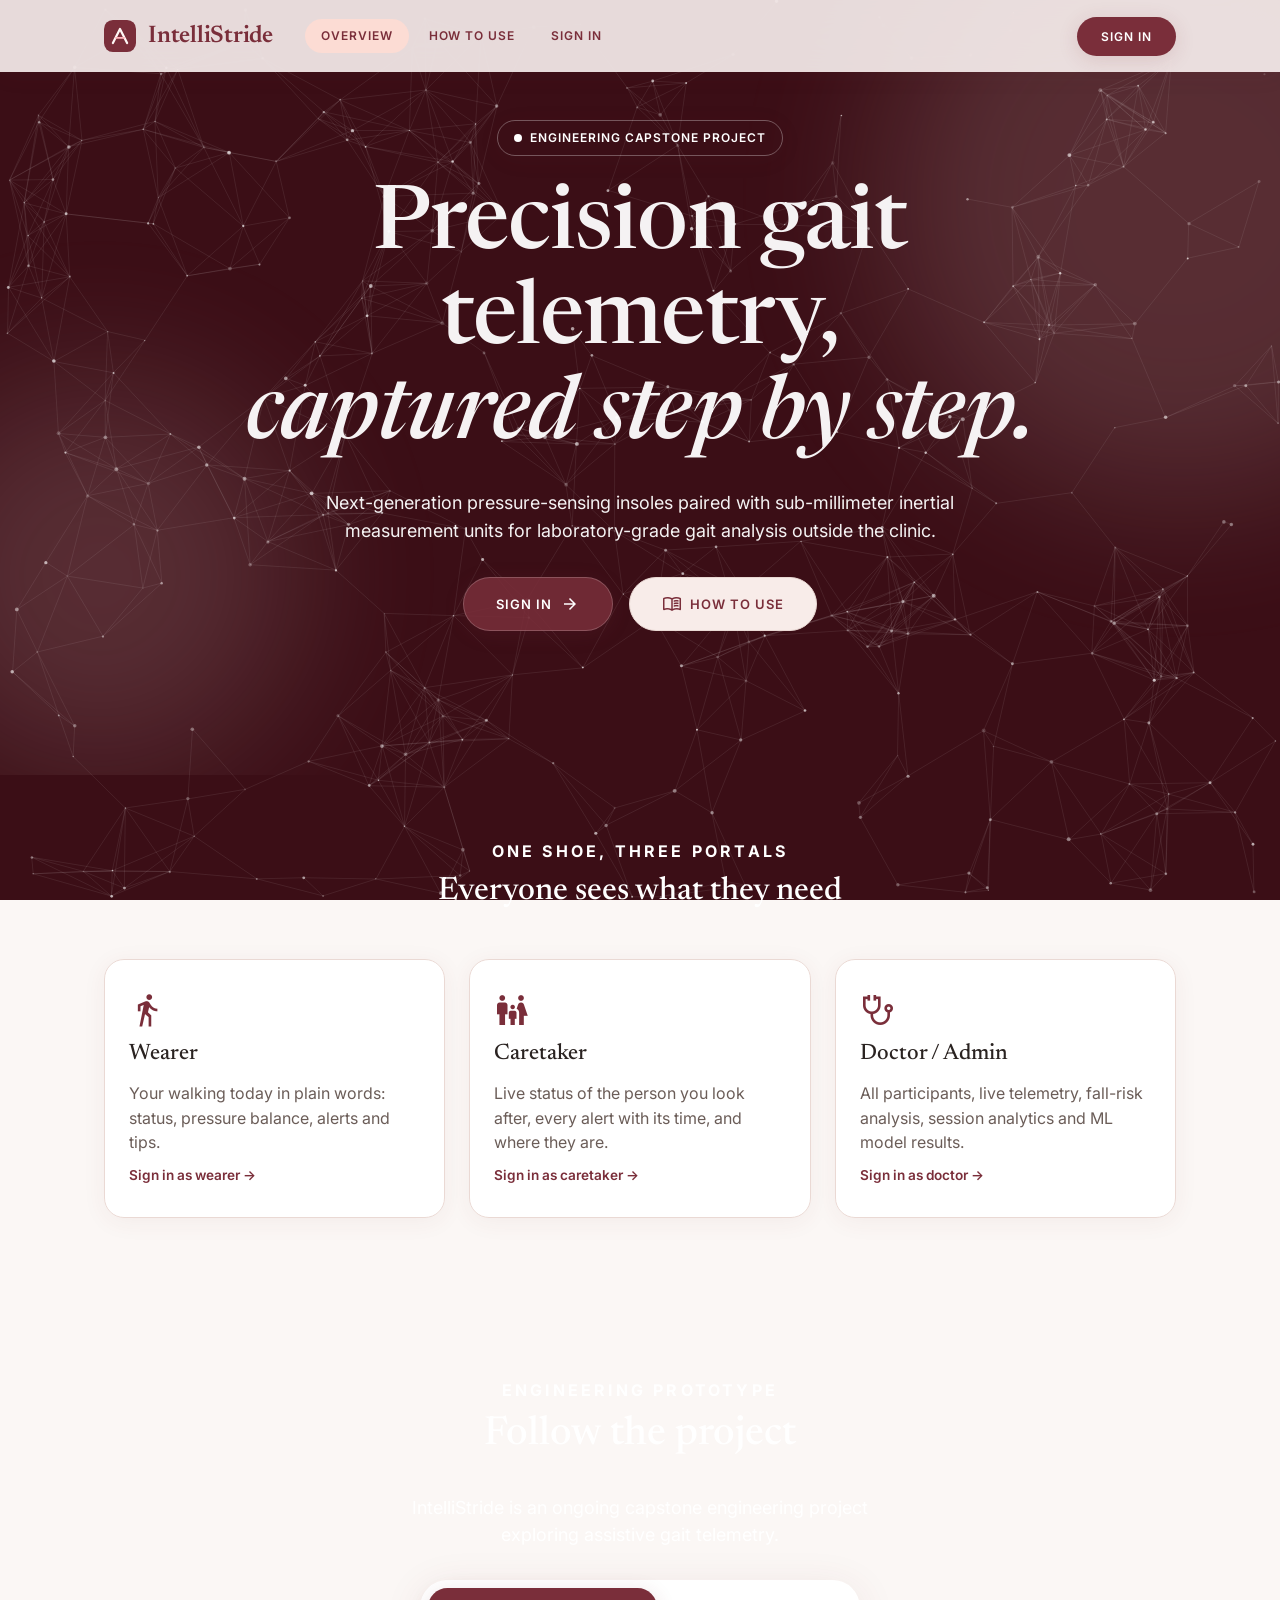
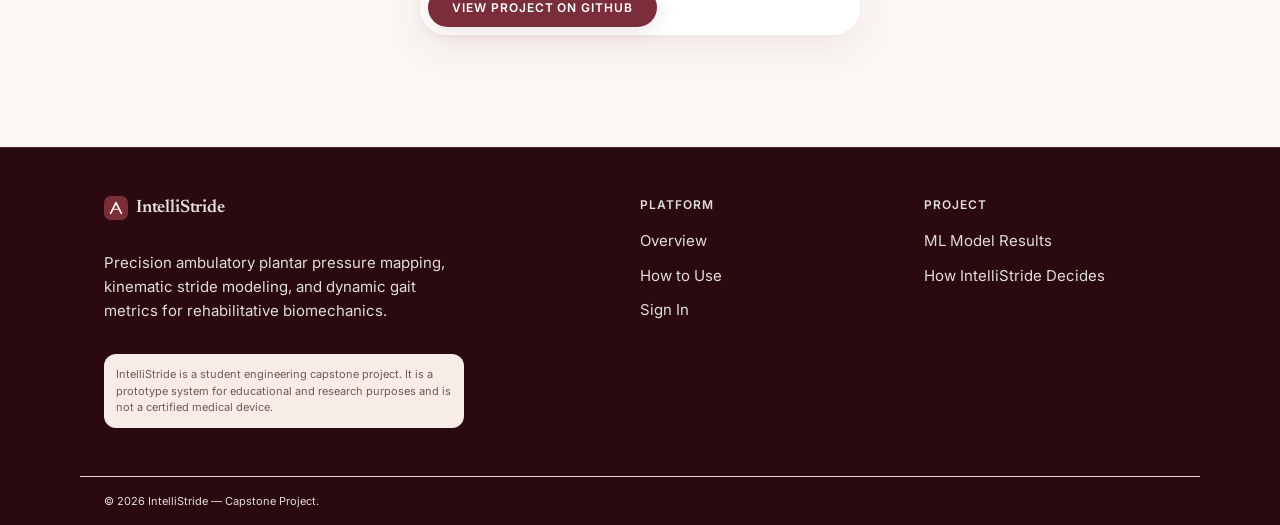
==== commit f3f1bf31: "Live data from both shoes via Firebase" ====
--- a/index.html
+++ b/index.html
@@ -13,7 +13,7 @@
   <link href="https://fonts.googleapis.com/css2?family=Material+Symbols+Outlined:opsz,wght,FILL,GRAD@24,400,0,0&display=swap" rel="stylesheet" />
 
   <link rel="stylesheet" href="styles.css?v=2" />
-  <link rel="stylesheet" href="roles.css?v=2" />
+  <link rel="stylesheet" href="roles.css?v=3" />
 </head>
 <body>
 
@@ -1025,6 +1025,29 @@
     </div>
   </main>
 
+  <!-- ===== LIVE SHOES (Firebase IntelliStride/Shoe1 + Shoe2) ===== -->
+  <main id="view-live" class="view">
+    <div class="dashboard-layout">
+      <aside class="dash-sidebar">
+        <div class="sidebar-top">
+          <div class="sidebar-wordmark">
+            <svg class="logo-mark sm" viewBox="0 0 36 36" fill="none">
+              <rect width="36" height="36" rx="10" fill="#7a2e3a"/>
+              <path d="M10 26 L18 10 L26 26" stroke="#fff8f6" stroke-width="2.5" stroke-linecap="round" stroke-linejoin="round"/>
+              <path d="M13.5 20 L22.5 20" stroke="#ffb2b9" stroke-width="2" stroke-linecap="round"/>
+            </svg>
+            <span class="wordmark sm">IntelliStride</span>
+          </div>
+          <nav class="sidebar-nav"></nav>
+        </div>
+      </aside>
+      <div class="dash-content">
+        <div class="dash-scroll rp-scroll">
+<div id="live-root" class="rp-page"></div>
+        </div>
+      </div>
+    </div>
+  </main>
   <!-- ===== SESSION ANALYTICS (merged with Session History) ===== -->
   <main id="view-analytics" class="view">
     <div class="dashboard-layout">
@@ -1277,7 +1300,7 @@
     <section class="t2-panel">
       <h2 class="t2-panel-title"><span class="material-symbols-outlined">family_restroom</span> Caretaker</h2>
       <ul class="rp-list">
-        <li><b>Wearer Status</b> shows the current risk level and when the last reading arrived.</li>
+        <li><b>Wearer Status</b> shows the current risk level live from the shoes (a LIVE badge appears), or the last recorded session when the shoes are off.</li>
         <li><b>Alerts</b> lists every moderate and high reading with its time. Mark each one as checked once you've followed up.</li>
         <li><b>Location</b> shows the last GPS fix from the shoe, with a link to open it in maps.</li>
         <li>Fall Risk Analysis gives the full breakdown behind each score.</li>
@@ -1286,7 +1309,8 @@
     <section class="t2-panel">
       <h2 class="t2-panel-title"><span class="material-symbols-outlined">stethoscope</span> Doctor / Admin</h2>
       <ul class="rp-list">
-        <li><b>Live Telemetry</b> and <b>Live Readings</b> show raw sensor values for every participant.</li>
+        <li><b>Live Shoes</b> shows both shoes in real time: pressure, motion, obstacle sensor, GPS and fall risk, plus sensor checks.</li>
+        <li><b>Recorded Readings</b> shows every participant's recorded session.</li>
         <li><b>Fall Risk Analysis</b> explains the rule-based score feature by feature.</li>
         <li><b>Session Analytics</b> compares all recorded sessions and lists the full session history.</li>
         <li><b>ML Model Results</b> shows the four trained models, how they were tested and what they found.</li>
@@ -1304,7 +1328,7 @@
   <!-- Toast notification container -->
   <div id="toast-container"></div>
 
-  <script type="module" src="app.js?v=3"></script>
+  <script type="module" src="app.js?v=4"></script>
   <script type="module" src="particles.js"></script>
 
 
--- a/roles.css
+++ b/roles.css
@@ -151,3 +151,25 @@
 #view-landing section.rp-portals .rp-portal-card p { color: var(--color-text-body) !important; }
 #view-landing section.rp-portals .rp-portal-card .rp-link,
 #view-landing section.rp-portals .rp-portal-card .material-symbols-outlined { color: var(--color-primary) !important; }
+
+/* ---------- Live Shoes ---------- */
+.lv-summary { display: flex; gap: .5rem; flex-wrap: wrap; }
+.lv-pill { display: inline-flex; align-items: center; gap: 6px; padding: 4px 12px; border-radius: 99px; font-size: .72rem; font-weight: 700; letter-spacing: .03em; white-space: nowrap; }
+.lv-pill.live { background: rgba(90,154,110,.15); color: #2d6b45; }
+.lv-pill.off { background: var(--color-bg-blush); color: var(--color-text-body); }
+.lv-shoes { display: grid; grid-template-columns: repeat(auto-fit, minmax(420px, 1fr)); gap: 1.25rem; }
+.lv-card-head { display: flex; justify-content: space-between; align-items: center; gap: 1rem; }
+.lv-risk { padding: .8rem 1rem; }
+.lv-risk .material-symbols-outlined { font-size: 30px; }
+.lv-risk b { font-size: 1rem; }
+.lv-grid { display: grid; grid-template-columns: repeat(auto-fit, minmax(200px, 1fr)); gap: 1rem 1.5rem; }
+.lv-sub { font-size: .8rem; text-transform: uppercase; letter-spacing: .05em; color: var(--color-text-heading); margin: 0 0 .4rem; font-weight: 700; }
+.lv-sub .muted-text { text-transform: none; letter-spacing: 0; font-weight: 400; }
+.lv-kv li { padding: .35rem 0; font-size: .82rem; }
+.lv-sparks { display: grid; grid-template-columns: 1fr 1fr; gap: 1rem; }
+.lv-spark { width: 100%; height: 46px; background: var(--color-bg); border-radius: 8px; }
+.lv-spark-empty { height: 46px; display: flex; align-items: center; justify-content: center; font-size: .75rem; color: var(--color-text-muted); background: var(--color-bg); border-radius: 8px; }
+.lv-warn { background: rgba(184,114,42,.08); border: 1px solid rgba(184,114,42,.3); border-radius: 10px; padding: .7rem .9rem; font-size: .8rem; color: #8a5520; }
+.lv-warn ul { margin: .3rem 0 0; padding-left: 1.1rem; }
+#w-source, #c-source { margin-top: .4rem; }
+@media (max-width: 960px) { .lv-shoes { grid-template-columns: 1fr; } .lv-sparks { grid-template-columns: 1fr; } }
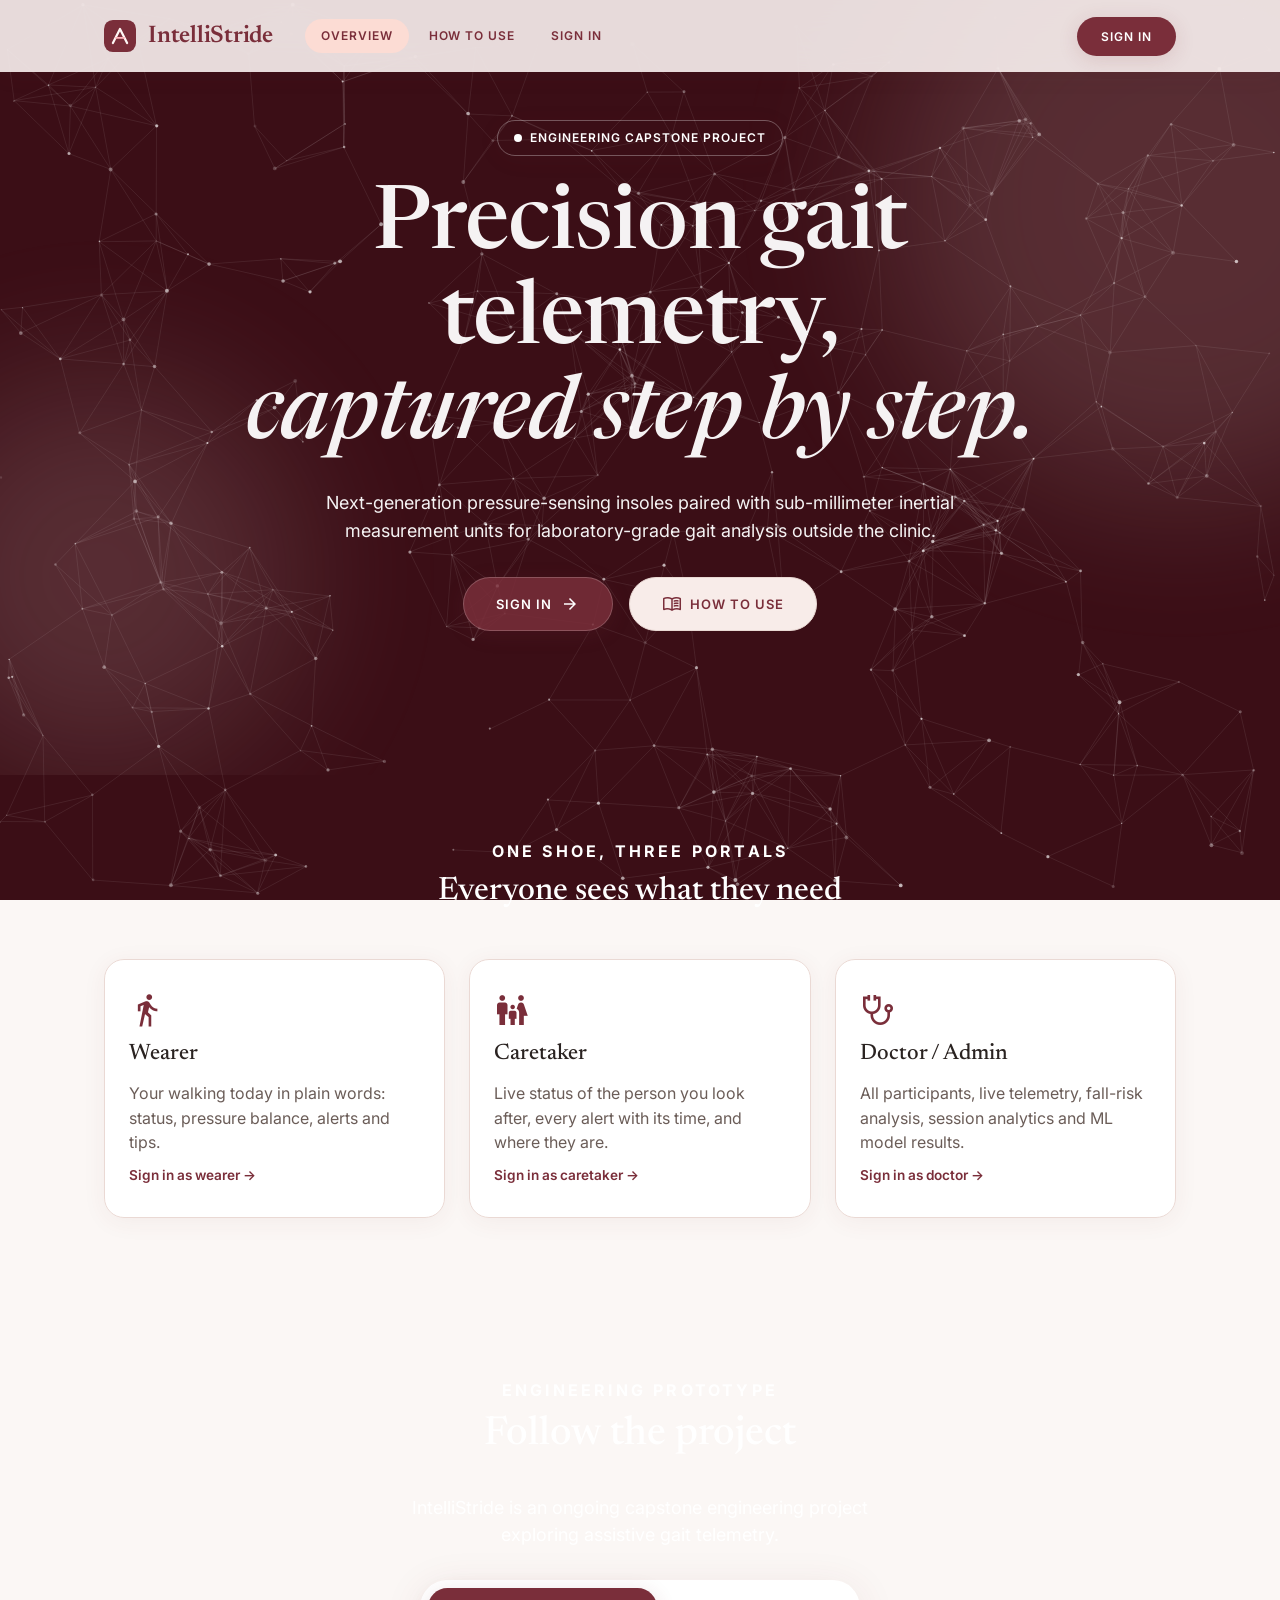
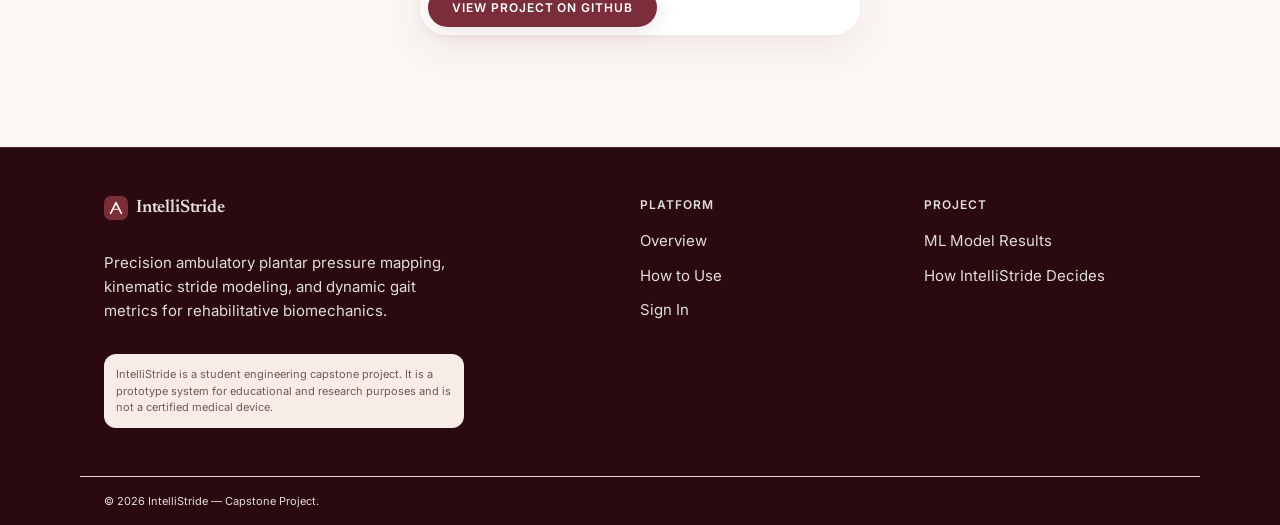
==== commit caef51e0: "Live Shoes demo stream + session timer; run ML models on participant sheet - Live Shoes: labelled de" ====
--- a/index.html
+++ b/index.html
@@ -13,7 +13,7 @@
   <link href="https://fonts.googleapis.com/css2?family=Material+Symbols+Outlined:opsz,wght,FILL,GRAD@24,400,0,0&display=swap" rel="stylesheet" />
 
   <link rel="stylesheet" href="styles.css?v=2" />
-  <link rel="stylesheet" href="roles.css?v=3" />
+  <link rel="stylesheet" href="roles.css?v=5" />
 </head>
 <body>
 
@@ -1097,6 +1097,10 @@
     <p class="body-text">We trained four models on public research datasets, then tested each one only on people it had never seen. Two are strong, two are moderate, and every number below was measured, not estimated.</p>
   </header>
 
+  <div id="ml-sheet-root"></div>
+
+  <h2 class="ml-section-title">Models trained on public research datasets</h2>
+
   <section class="t2-panel">
     <h2 class="t2-panel-title">At a glance</h2>
     <div class="rp-table-wrap">
@@ -1309,7 +1313,7 @@
     <section class="t2-panel">
       <h2 class="t2-panel-title"><span class="material-symbols-outlined">stethoscope</span> Doctor / Admin</h2>
       <ul class="rp-list">
-        <li><b>Live Shoes</b> shows both shoes in real time: pressure, motion, obstacle sensor, GPS and fall risk, plus sensor checks.</li>
+        <li><b>Live Shoes</b> shows both shoes in real time: pressure, motion, obstacle sensor, GPS and fall risk, with a session timer you can set in minutes and a demo stream for when the shoes are offline.</li>
         <li><b>Recorded Readings</b> shows every participant's recorded session.</li>
         <li><b>Fall Risk Analysis</b> explains the rule-based score feature by feature.</li>
         <li><b>Session Analytics</b> compares all recorded sessions and lists the full session history.</li>
@@ -1328,7 +1332,7 @@
   <!-- Toast notification container -->
   <div id="toast-container"></div>
 
-  <script type="module" src="app.js?v=4"></script>
+  <script type="module" src="app.js?v=5"></script>
   <script type="module" src="particles.js"></script>
 
 
--- a/roles.css
+++ b/roles.css
@@ -173,3 +173,47 @@
 .lv-warn ul { margin: .3rem 0 0; padding-left: 1.1rem; }
 #w-source, #c-source { margin-top: .4rem; }
 @media (max-width: 960px) { .lv-shoes { grid-template-columns: 1fr; } .lv-sparks { grid-template-columns: 1fr; } }
+
+/* ---------- Live Shoes: source toggle + session timer ---------- */
+.lv-pill.demo { background: rgba(122,46,58,.1); color: var(--color-primary); }
+.lv-card-meta { display: flex; align-items: center; gap: .6rem; }
+.lv-fast { transition: width .2s linear; }
+.lv-toggle { display: inline-flex; border: 1px solid var(--color-border); border-radius: 99px; padding: 3px; background: var(--color-surface); }
+.lv-toggle button { font: inherit; font-size: .74rem; font-weight: 600; border: 0; background: none; padding: 5px 12px; border-radius: 99px; color: var(--color-text-body); cursor: pointer; }
+.lv-toggle button.on { background: var(--color-primary); color: #fff8f6; }
+.lv-session { display: flex; flex-direction: column; gap: .9rem; }
+.lv-sess-top { display: flex; justify-content: space-between; gap: 1.5rem; flex-wrap: wrap; align-items: flex-start; }
+.lv-sess-clock { font-family: var(--font-serif); font-size: 2.4rem; color: var(--color-text-heading); line-height: 1.1; margin: .35rem 0 .15rem; font-variant-numeric: tabular-nums; }
+.lv-sess-clock span { font-size: 1.1rem; color: var(--color-text-muted); }
+.lv-sess-ctrl { display: flex; align-items: flex-end; gap: .8rem; flex-wrap: wrap; }
+.lv-sess-dur { display: flex; flex-direction: column; gap: 4px; font-size: .72rem; font-weight: 600; color: var(--color-text-body); }
+.lv-sess-dur span { display: flex; align-items: center; gap: 6px; font-weight: 400; }
+.lv-sess-dur input { width: 70px; font: inherit; font-size: .9rem; padding: .45rem .55rem; border-radius: 10px; border: 1px solid var(--color-border); background: var(--color-bg); color: var(--color-text-heading); }
+.lv-sess-presets { display: flex; gap: 4px; }
+.lv-chip { font: inherit; font-size: .74rem; font-weight: 600; padding: .45rem .65rem; border-radius: 10px; border: 1px solid var(--color-border); background: var(--color-bg); color: var(--color-text-body); cursor: pointer; }
+.lv-chip.on { border-color: var(--color-primary); color: var(--color-primary); background: var(--color-surface-blush); }
+.lv-chip:disabled, .lv-sess-dur input:disabled { opacity: .5; cursor: not-allowed; }
+.lv-sess-btns { display: flex; gap: .5rem; }
+.lv-btn { cursor: pointer; }
+.lv-sess-bar { height: 8px; border-radius: 99px; background: var(--color-bg-blush); overflow: hidden; }
+.lv-sess-bar div { height: 100%; background: var(--color-primary); border-radius: 99px; transition: width .9s linear; }
+.lv-sess-stats { display: grid; grid-template-columns: repeat(auto-fit, minmax(130px, 1fr)); gap: .6rem; }
+.lv-sess-stats div { background: var(--color-surface-blush); border-radius: 12px; padding: .6rem .9rem; display: flex; flex-direction: column; }
+.lv-sess-stats b { font-family: var(--font-serif); font-size: 1.4rem; color: var(--color-primary); font-weight: 500; }
+.lv-sess-stats span { font-size: .72rem; color: var(--color-text-body); }
+@media (max-width: 600px) { .lv-shoes { grid-template-columns: 1fr; } }
+
+/* ---------- ML: models run on the participant sheet ---------- */
+.ml-section-title { font-family: var(--font-serif); font-weight: 500; font-size: 1.5rem; color: var(--color-text-heading); margin: 1rem 0 0; }
+.ml-head-row { display: flex; justify-content: space-between; align-items: flex-start; gap: 1rem; flex-wrap: wrap; }
+.ml-run { border-top: 3px solid var(--color-primary); }
+.ml-progress { height: 8px; border-radius: 99px; background: var(--color-bg-blush); overflow: hidden; }
+.ml-progress div { height: 100%; width: 0; background: var(--color-primary); transition: width .05s linear; }
+.ml-ticker { display: flex; flex-direction: column; gap: 3px; font-size: .78rem; color: var(--color-text-body); font-variant-numeric: tabular-nums; }
+.ml-ticker div { padding: 3px 8px; border-radius: 6px; background: var(--color-bg); }
+.ml-ticker div.miss { background: rgba(161,59,59,.08); }
+.ml-chart { width: 100%; height: auto; background: var(--color-bg); border-radius: 10px; }
+.ml-cm td, .ml-cm th { text-align: center; }
+.ml-cm tbody th { text-align: left; font-size: .75rem; color: var(--color-text-heading); text-transform: none; letter-spacing: 0; }
+.ml-scroll { max-height: 460px; overflow: auto; }
+.ml-reg { grid-template-columns: 1fr 34px; min-width: 140px; }
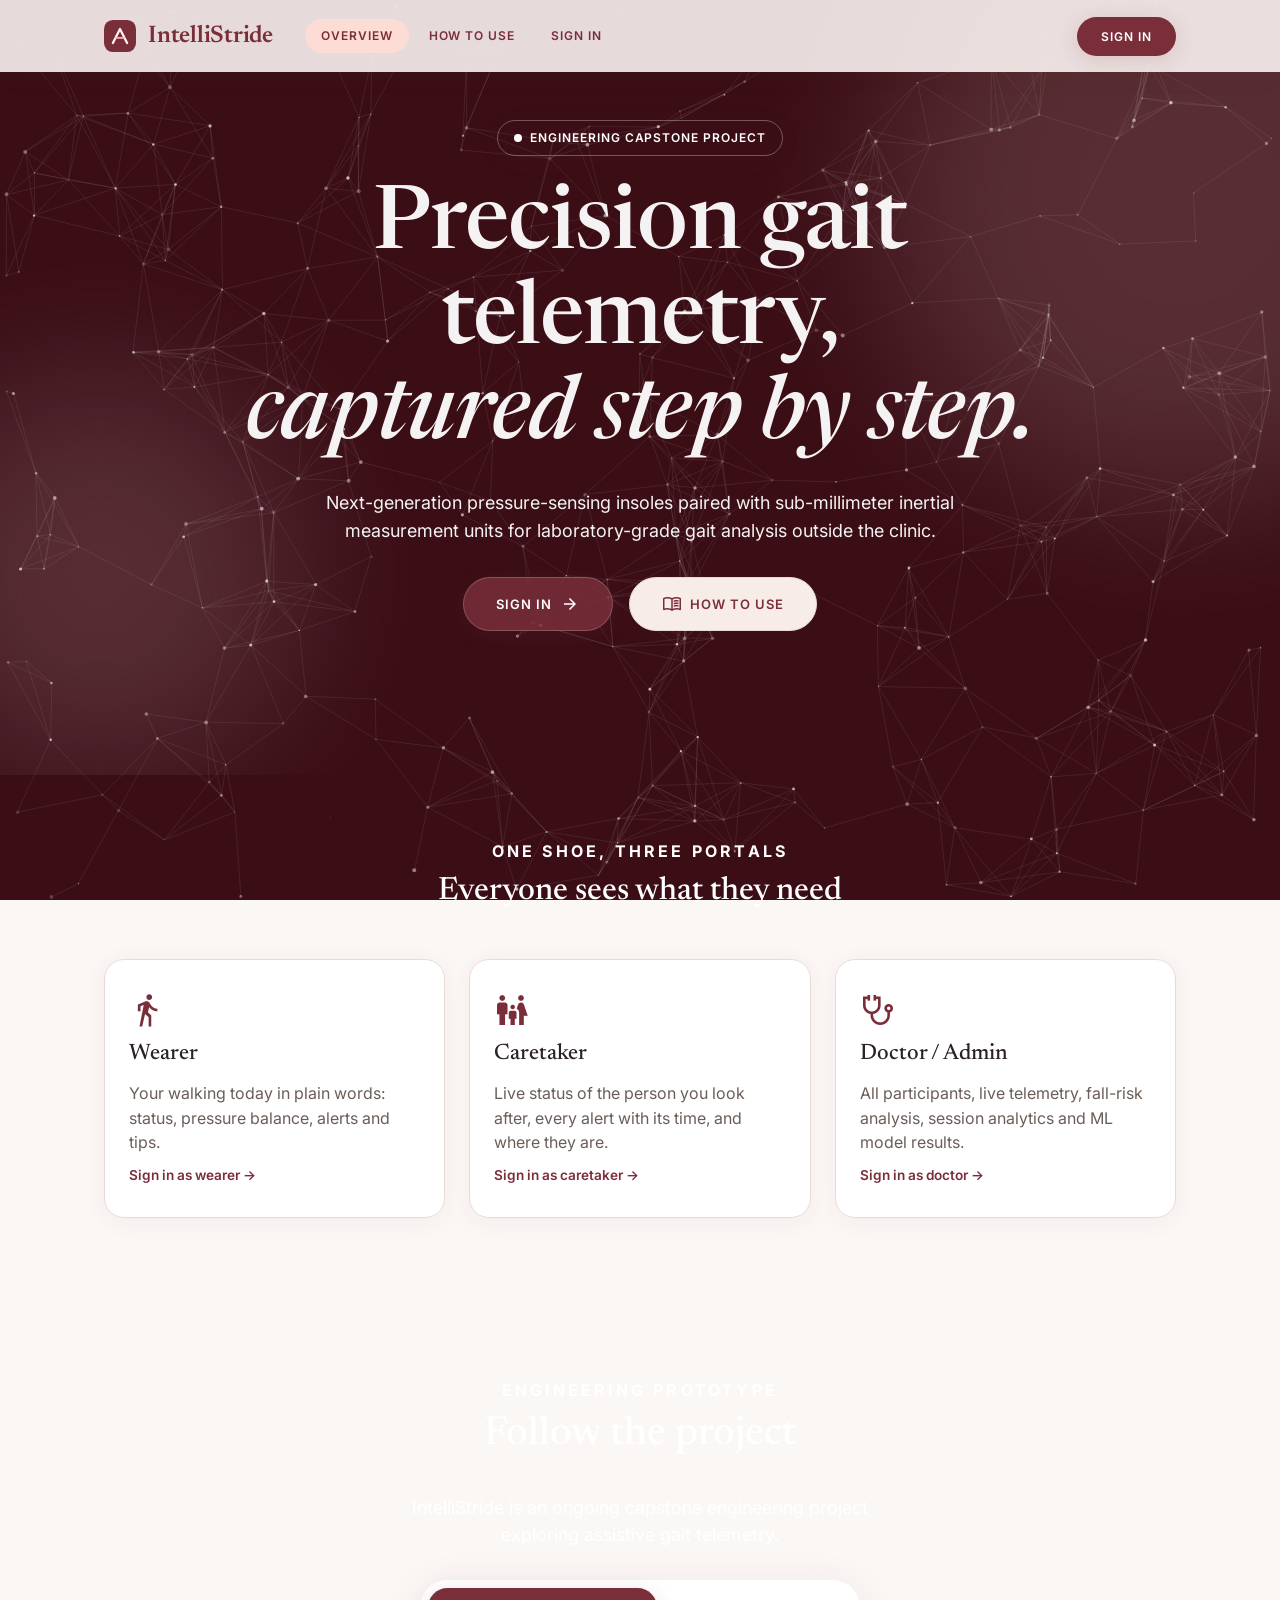
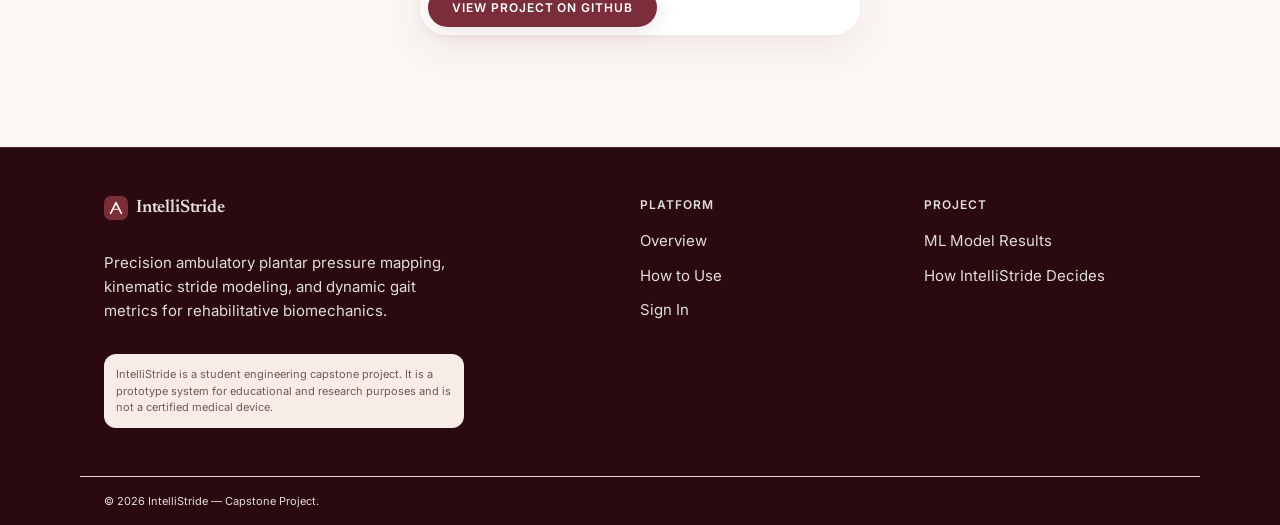
==== commit 9973d190: "Live Shoes: drop source toggle, run demo stream only Remove the Demo/Firebase switch and the wiring " ====
--- a/index.html
+++ b/index.html
@@ -1313,7 +1313,7 @@
     <section class="t2-panel">
       <h2 class="t2-panel-title"><span class="material-symbols-outlined">stethoscope</span> Doctor / Admin</h2>
       <ul class="rp-list">
-        <li><b>Live Shoes</b> shows both shoes in real time: pressure, motion, obstacle sensor, GPS and fall risk, with a session timer you can set in minutes and a demo stream for when the shoes are offline.</li>
+        <li><b>Live Shoes</b> shows both shoes in real time: pressure, motion, obstacle sensor, GPS and fall risk, with a session timer you can set in minutes.</li>
         <li><b>Recorded Readings</b> shows every participant's recorded session.</li>
         <li><b>Fall Risk Analysis</b> explains the rule-based score feature by feature.</li>
         <li><b>Session Analytics</b> compares all recorded sessions and lists the full session history.</li>
@@ -1332,7 +1332,7 @@
   <!-- Toast notification container -->
   <div id="toast-container"></div>
 
-  <script type="module" src="app.js?v=5"></script>
+  <script type="module" src="app.js?v=6"></script>
   <script type="module" src="particles.js"></script>
 
 
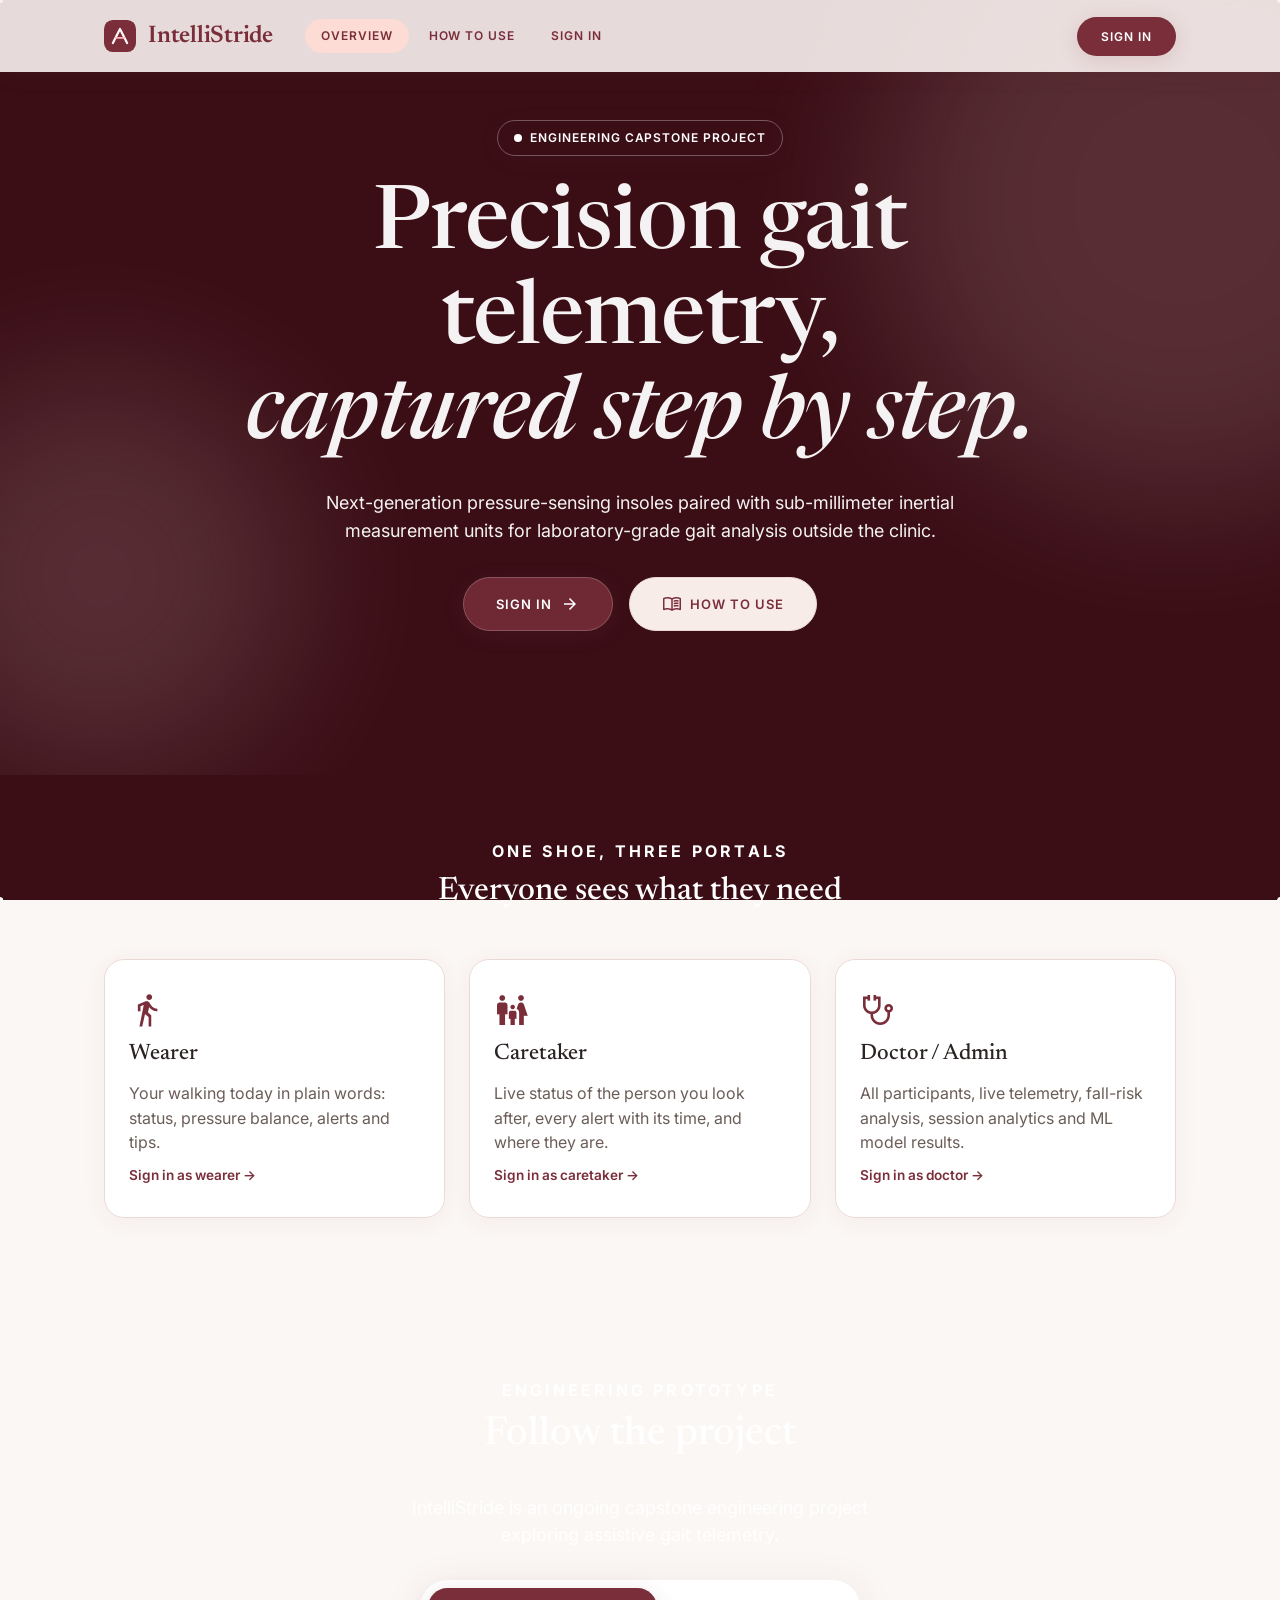
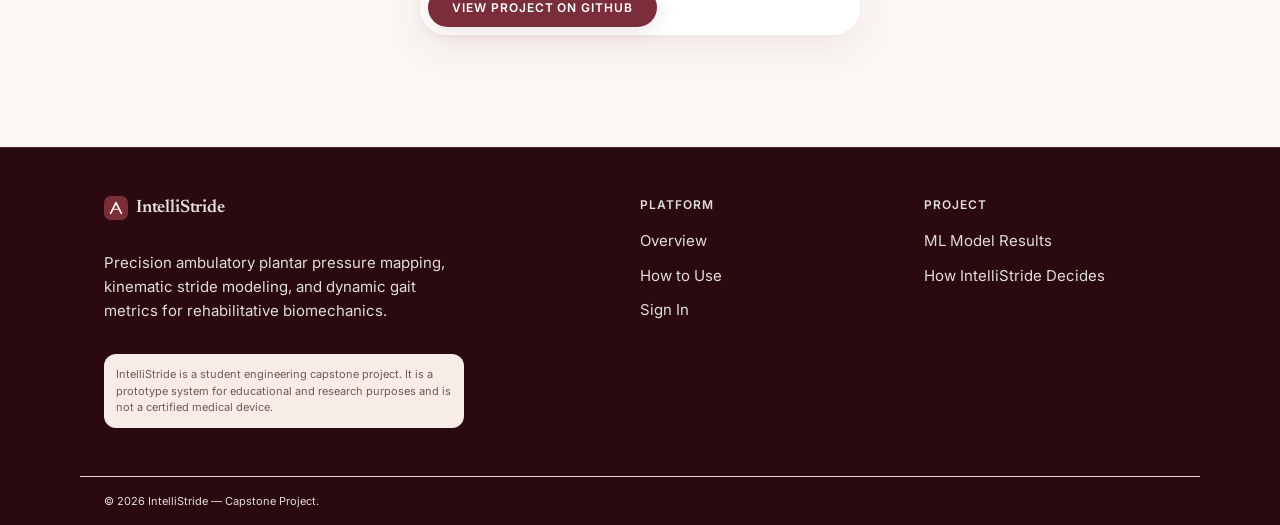
==== commit 00cbc984: "Live Shoes: stream only while a session is recording Start/Resume start the demo stream, Pause/End/t" ====
--- a/index.html
+++ b/index.html
@@ -13,7 +13,7 @@
   <link href="https://fonts.googleapis.com/css2?family=Material+Symbols+Outlined:opsz,wght,FILL,GRAD@24,400,0,0&display=swap" rel="stylesheet" />
 
   <link rel="stylesheet" href="styles.css?v=2" />
-  <link rel="stylesheet" href="roles.css?v=5" />
+  <link rel="stylesheet" href="roles.css?v=6" />
 </head>
 <body>
 
@@ -1332,7 +1332,7 @@
   <!-- Toast notification container -->
   <div id="toast-container"></div>
 
-  <script type="module" src="app.js?v=6"></script>
+  <script type="module" src="app.js?v=7"></script>
   <script type="module" src="particles.js"></script>
 
 
--- a/roles.css
+++ b/roles.css
@@ -217,3 +217,4 @@
 .ml-cm tbody th { text-align: left; font-size: .75rem; color: var(--color-text-heading); text-transform: none; letter-spacing: 0; }
 .ml-scroll { max-height: 460px; overflow: auto; }
 .ml-reg { grid-template-columns: 1fr 34px; min-width: 140px; }
+.lv-idle p { display: flex; align-items: center; gap: 8px; } .lv-idle .material-symbols-outlined { color: var(--color-primary); }
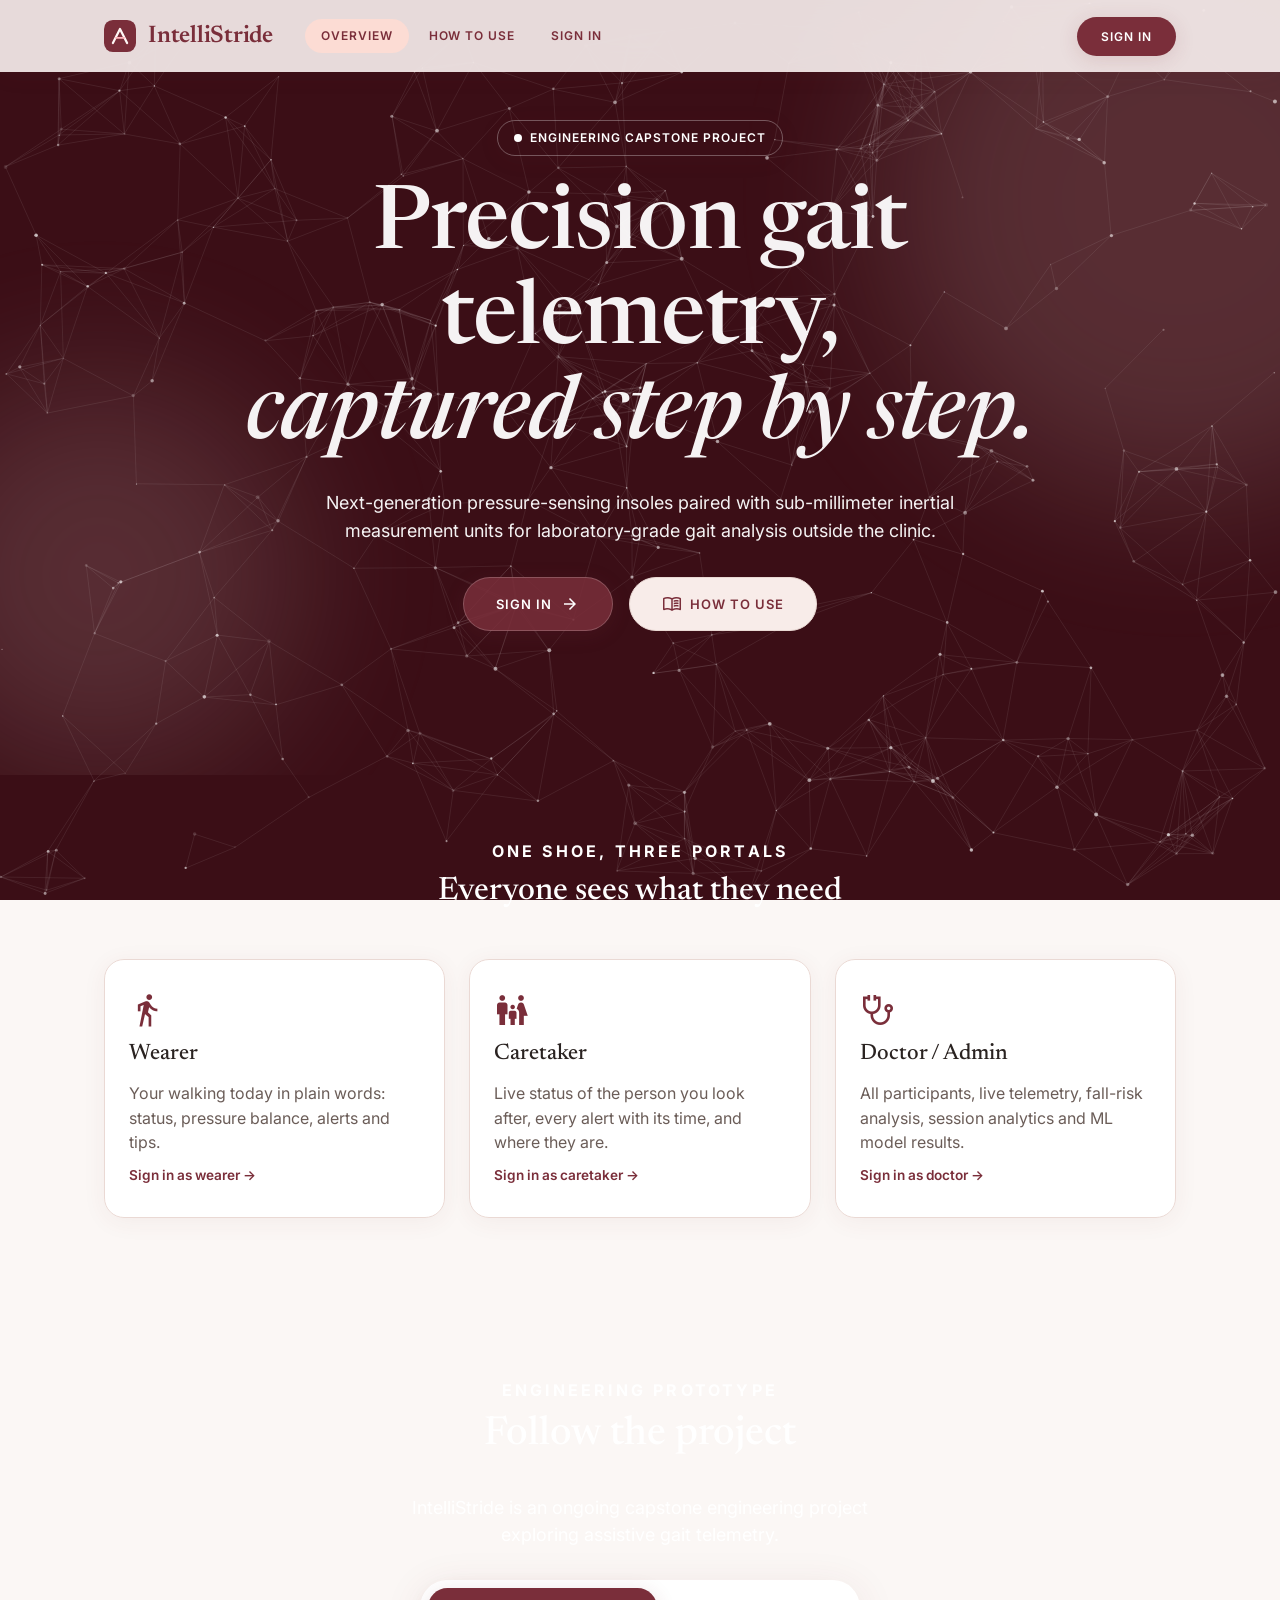
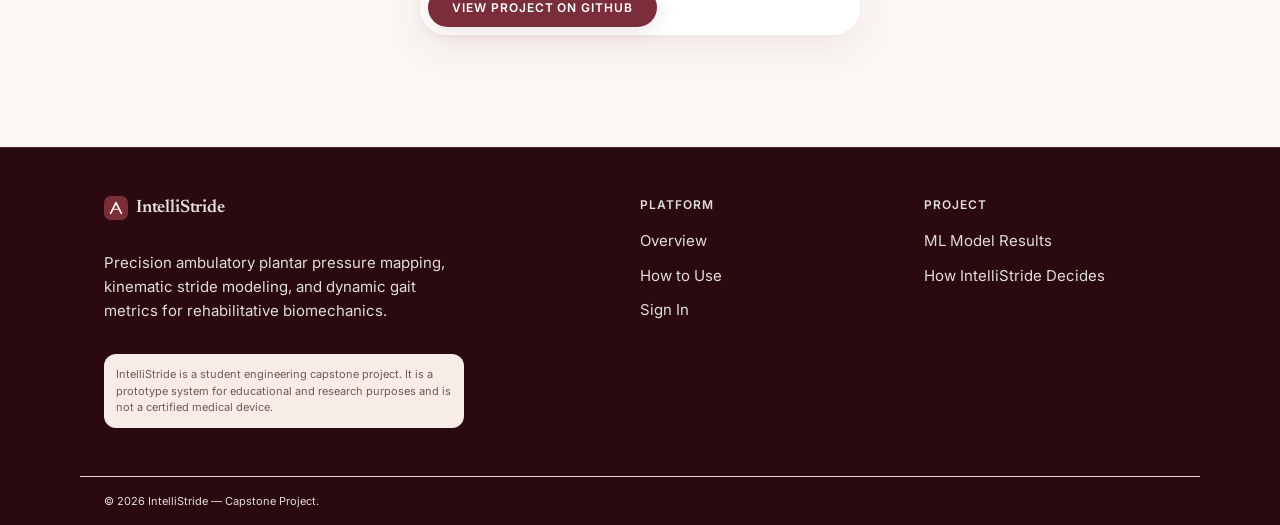
==== commit b65e7b02: "Show participants as P1–P15 instead of names Replace participant names with their IDs in the data an" ====
--- a/index.html
+++ b/index.html
@@ -222,7 +222,7 @@
                 <span class="material-symbols-outlined primary-icon">badge</span>
                 <div>
                   <span class="caption-text muted-text upper">Active Participant</span>
-                  <span class="label-text heading-text" id="patient-info">Vidula Nijhawan (P1) · 160 cm, 52 kg</span>
+                  <span class="label-text heading-text" id="patient-info">P1 · 160 cm, 52 kg</span>
                 </div>
               </div>
               <div class="live-streaming-pill" id="live-stream-pill">
@@ -1332,7 +1332,7 @@
   <!-- Toast notification container -->
   <div id="toast-container"></div>
 
-  <script type="module" src="app.js?v=7"></script>
+  <script type="module" src="app.js?v=8"></script>
   <script type="module" src="particles.js"></script>
 
 
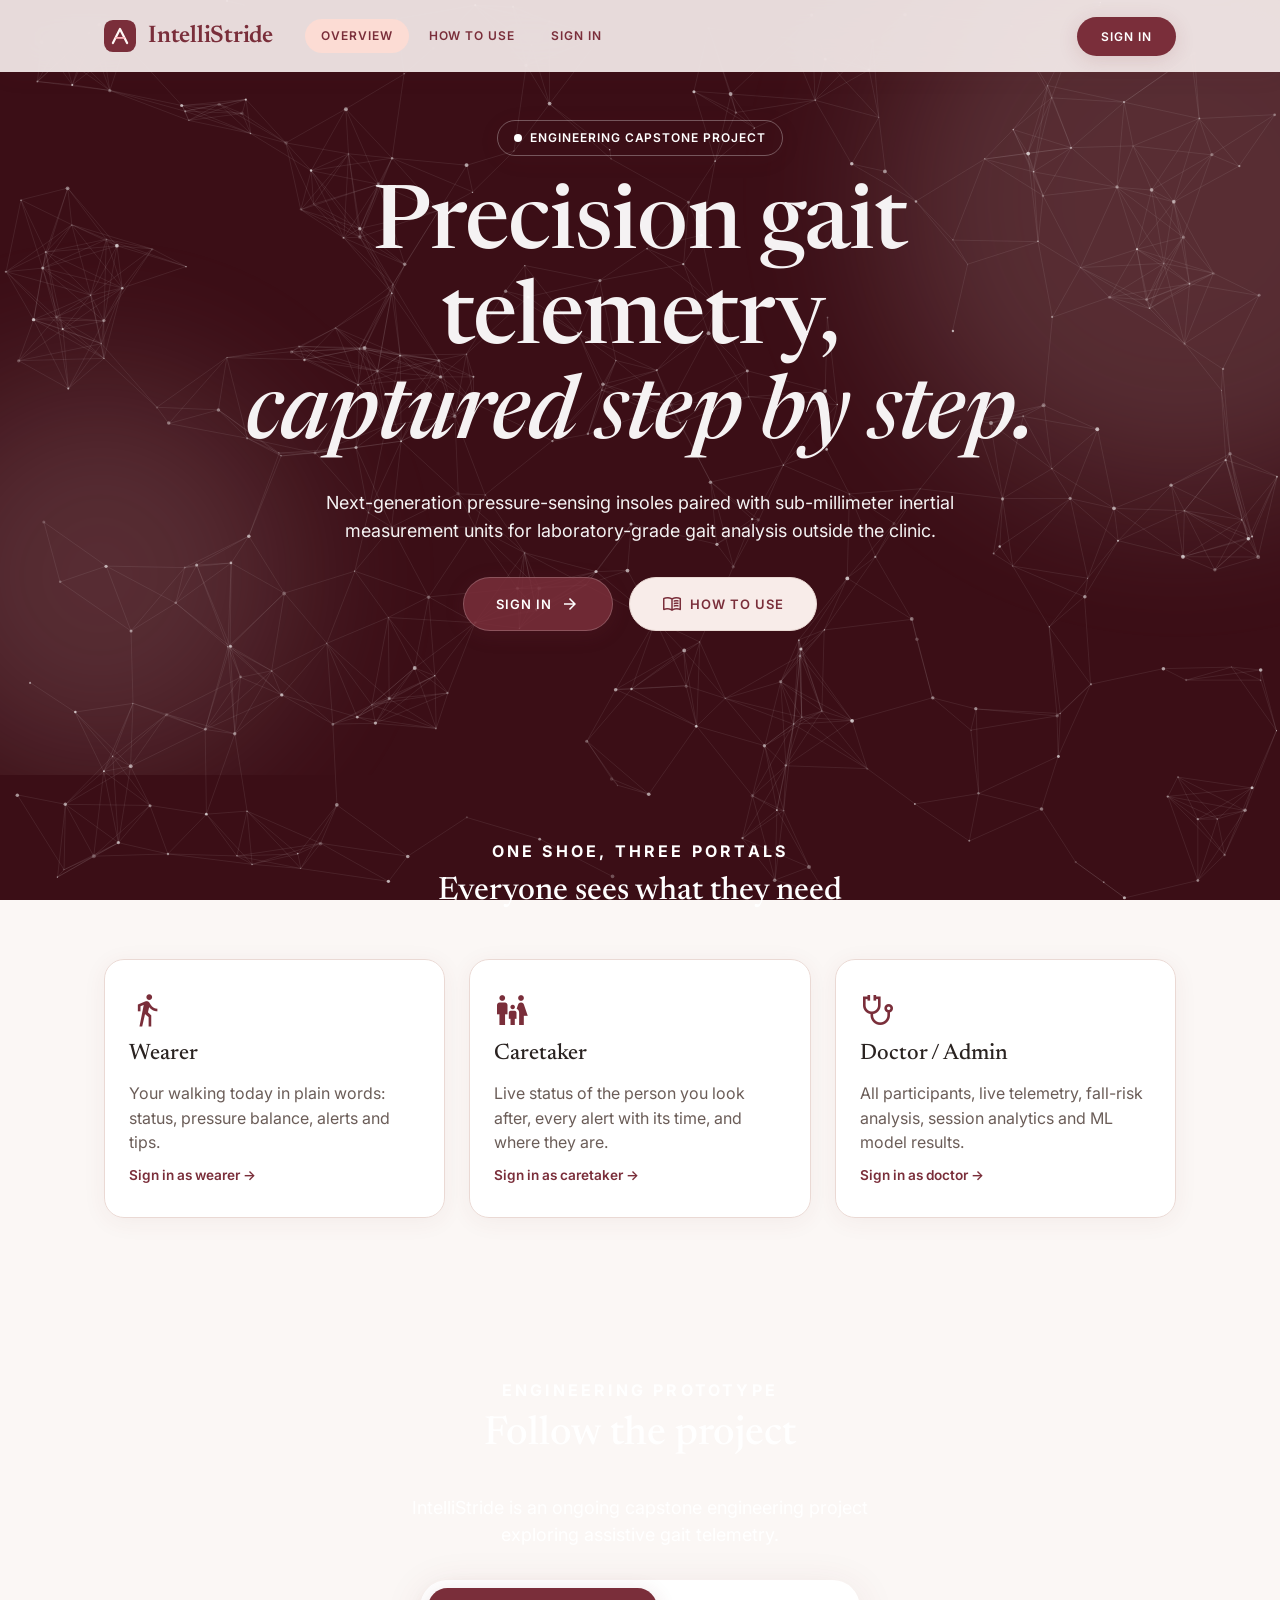
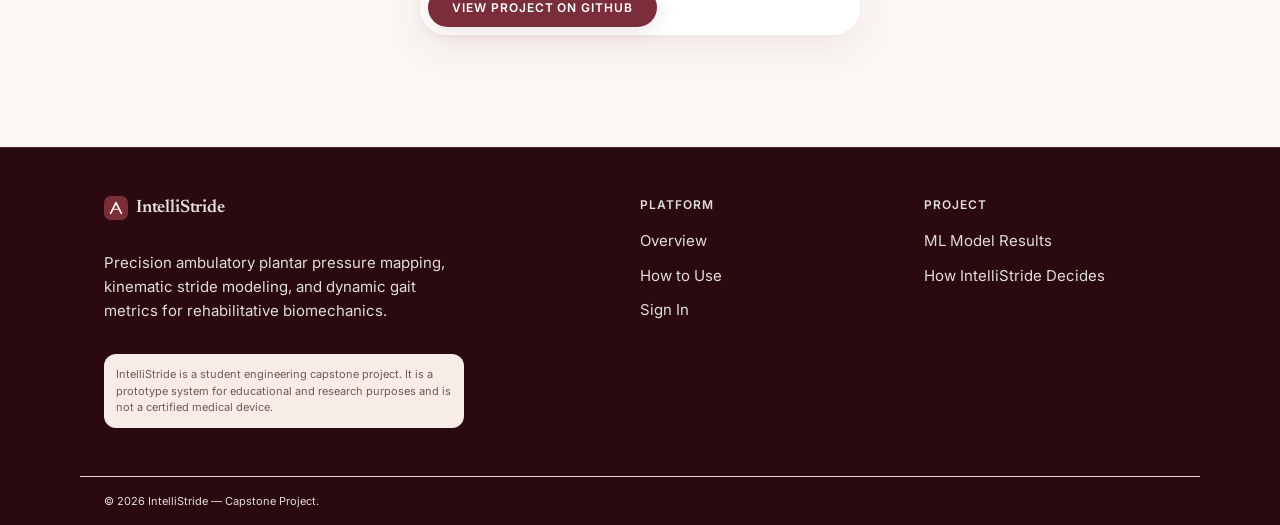
==== commit de6d602f: "Add Patient Report page for the doctor portal Pick a participant (P1-P15) to get a printable summary" ====
--- a/index.html
+++ b/index.html
@@ -13,7 +13,7 @@
   <link href="https://fonts.googleapis.com/css2?family=Material+Symbols+Outlined:opsz,wght,FILL,GRAD@24,400,0,0&display=swap" rel="stylesheet" />
 
   <link rel="stylesheet" href="styles.css?v=2" />
-  <link rel="stylesheet" href="roles.css?v=6" />
+  <link rel="stylesheet" href="roles.css?v=7" />
 </head>
 <body>
 
@@ -1072,6 +1072,30 @@
     </div>
   </main>
 
+  <!-- ===== PATIENT REPORT (doctor) ===== -->
+  <main id="view-report" class="view">
+    <div class="dashboard-layout">
+      <aside class="dash-sidebar">
+        <div class="sidebar-top">
+          <div class="sidebar-wordmark">
+            <svg class="logo-mark sm" viewBox="0 0 36 36" fill="none">
+              <rect width="36" height="36" rx="10" fill="#7a2e3a"/>
+              <path d="M10 26 L18 10 L26 26" stroke="#fff8f6" stroke-width="2.5" stroke-linecap="round" stroke-linejoin="round"/>
+              <path d="M13.5 20 L22.5 20" stroke="#ffb2b9" stroke-width="2" stroke-linecap="round"/>
+            </svg>
+            <span class="wordmark sm">IntelliStride</span>
+          </div>
+          <nav class="sidebar-nav"></nav>
+        </div>
+      </aside>
+      <div class="dash-content">
+        <div class="dash-scroll rp-scroll">
+<div id="report-root" class="rp-page"></div>
+        </div>
+      </div>
+    </div>
+  </main>
+
   <!-- ===== ML MODEL RESULTS ===== -->
   <main id="view-mlresults" class="view">
     <div class="dashboard-layout">
@@ -1317,6 +1341,7 @@
         <li><b>Recorded Readings</b> shows every participant's recorded session.</li>
         <li><b>Fall Risk Analysis</b> explains the rule-based score feature by feature.</li>
         <li><b>Session Analytics</b> compares all recorded sessions and lists the full session history.</li>
+        <li><b>Patient Report</b> gives a printable summary for one participant: overall status, where the foot pressure goes, the session timeline, motion, model detections and suggested follow-up.</li>
         <li><b>ML Model Results</b> shows the four trained models, how they were tested and what they found.</li>
       </ul>
     </section>
@@ -1332,7 +1357,7 @@
   <!-- Toast notification container -->
   <div id="toast-container"></div>
 
-  <script type="module" src="app.js?v=8"></script>
+  <script type="module" src="app.js?v=10"></script>
   <script type="module" src="particles.js"></script>
 
 
--- a/roles.css
+++ b/roles.css
@@ -218,3 +218,44 @@
 .ml-scroll { max-height: 460px; overflow: auto; }
 .ml-reg { grid-template-columns: 1fr 34px; min-width: 140px; }
 .lv-idle p { display: flex; align-items: center; gap: 8px; } .lv-idle .material-symbols-outlined { color: var(--color-primary); }
+
+/* ---------- Patient Report ---------- */
+.rpt-picker { display: flex; flex-wrap: wrap; gap: 6px; }
+.rpt-person { position: relative; font: inherit; font-size: .8rem; font-weight: 700; min-width: 48px; padding: .5rem .7rem; border-radius: 10px; border: 1.5px solid var(--color-border); background: var(--color-surface); color: var(--color-text-body); cursor: pointer; }
+.rpt-person.on { border-color: var(--color-primary); background: var(--color-primary); color: #fff8f6; }
+.rpt-dot { position: absolute; top: -3px; right: -3px; width: 9px; height: 9px; border-radius: 50%; background: #A13B3B; border: 2px solid var(--color-surface); }
+.rpt { display: flex; flex-direction: column; gap: 1.25rem; }
+.rpt-head { display: flex; justify-content: space-between; gap: 1.5rem; flex-wrap: wrap; align-items: flex-end; padding-bottom: 1rem; border-bottom: 2px solid var(--color-border); }
+.rpt-head h1 { margin: .2rem 0; }
+.rpt-meta { display: grid; grid-template-columns: repeat(3, auto); gap: .3rem 1.5rem; margin: 0; }
+.rpt-meta dt { font-size: .68rem; text-transform: uppercase; letter-spacing: .05em; color: var(--color-text-muted); }
+.rpt-meta dd { margin: 0; font-size: .88rem; font-weight: 600; color: var(--color-text-heading); }
+.rp-stat-num small { font-size: .9rem; color: var(--color-text-muted); }
+.rpt-pressure { display: grid; grid-template-columns: 170px 1fr; gap: 1.5rem; align-items: center; }
+.rpt-pressure .body-text { margin: .8rem 0 .4rem; }
+.rpt-foot { width: 100%; max-width: 170px; height: auto; }
+.rpt-foot-pct { font-family: var(--font-serif); font-size: 17px; fill: var(--color-text-heading); }
+.rpt-foot-lbl { font-size: 10px; fill: var(--color-text-body); font-weight: 600; }
+.rpt-timeline { display: grid; grid-template-columns: repeat(auto-fit, minmax(88px, 1fr)); gap: 6px; }
+.rpt-tl-item { display: flex; flex-direction: column; gap: 4px; padding: .5rem; border-radius: 10px; background: var(--color-bg); border-top: 4px solid #5a9a6e; font-size: .74rem; color: var(--color-text-body); }
+.rpt-tl-item.moderate { border-top-color: #B8722A; } .rpt-tl-item.high { border-top-color: #A13B3B; }
+.rpt-tl-item.flag { background: rgba(161,59,59,.08); }
+.rpt-tl-item b { font-size: .76rem; color: var(--color-text-heading); line-height: 1.2; }
+.rpt-tl-time { font-variant-numeric: tabular-nums; color: var(--color-text-muted); }
+.rpt-tl-bar { height: 44px; display: flex; align-items: flex-end; background: var(--color-bg-blush); border-radius: 6px; overflow: hidden; }
+.rpt-tl-bar i { display: block; width: 100%; background: var(--color-primary); opacity: .75; }
+.rpt-tl-risk { display: flex; align-items: center; gap: 2px; font-weight: 700; }
+.rpt-tl-risk .material-symbols-outlined { font-size: 15px; color: #A13B3B; }
+.rpt-phases { display: flex; flex-wrap: wrap; gap: 6px; margin-top: .6rem; }
+.rpt-two { display: grid; grid-template-columns: 1fr 1fr; gap: 1.25rem; }
+.rpt-notes { display: flex; flex-direction: column; gap: 6px; margin-top: 1rem; font-size: .75rem; font-weight: 600; color: var(--color-text-body); }
+.rpt-notes textarea { font: inherit; font-size: .9rem; padding: .7rem; border-radius: 10px; border: 1px solid var(--color-border); background: var(--color-bg); color: var(--color-text-heading); resize: vertical; }
+@media (max-width: 760px) { .rpt-pressure, .rpt-two { grid-template-columns: 1fr; } .rpt-foot { margin: 0 auto; } .rpt-meta { grid-template-columns: 1fr 1fr; } }
+@media print {
+  body * { visibility: hidden; }
+  #rpt-print, #rpt-print * { visibility: visible; }
+  #rpt-print { position: absolute; left: 0; top: 0; width: 100%; padding: 0 12mm; }
+  #rpt-print .t2-panel { box-shadow: none; border: 1px solid #ddd; break-inside: avoid; }
+  #rpt-print textarea { border: 1px solid #ccc; }
+  * { -webkit-print-color-adjust: exact; print-color-adjust: exact; }
+}
